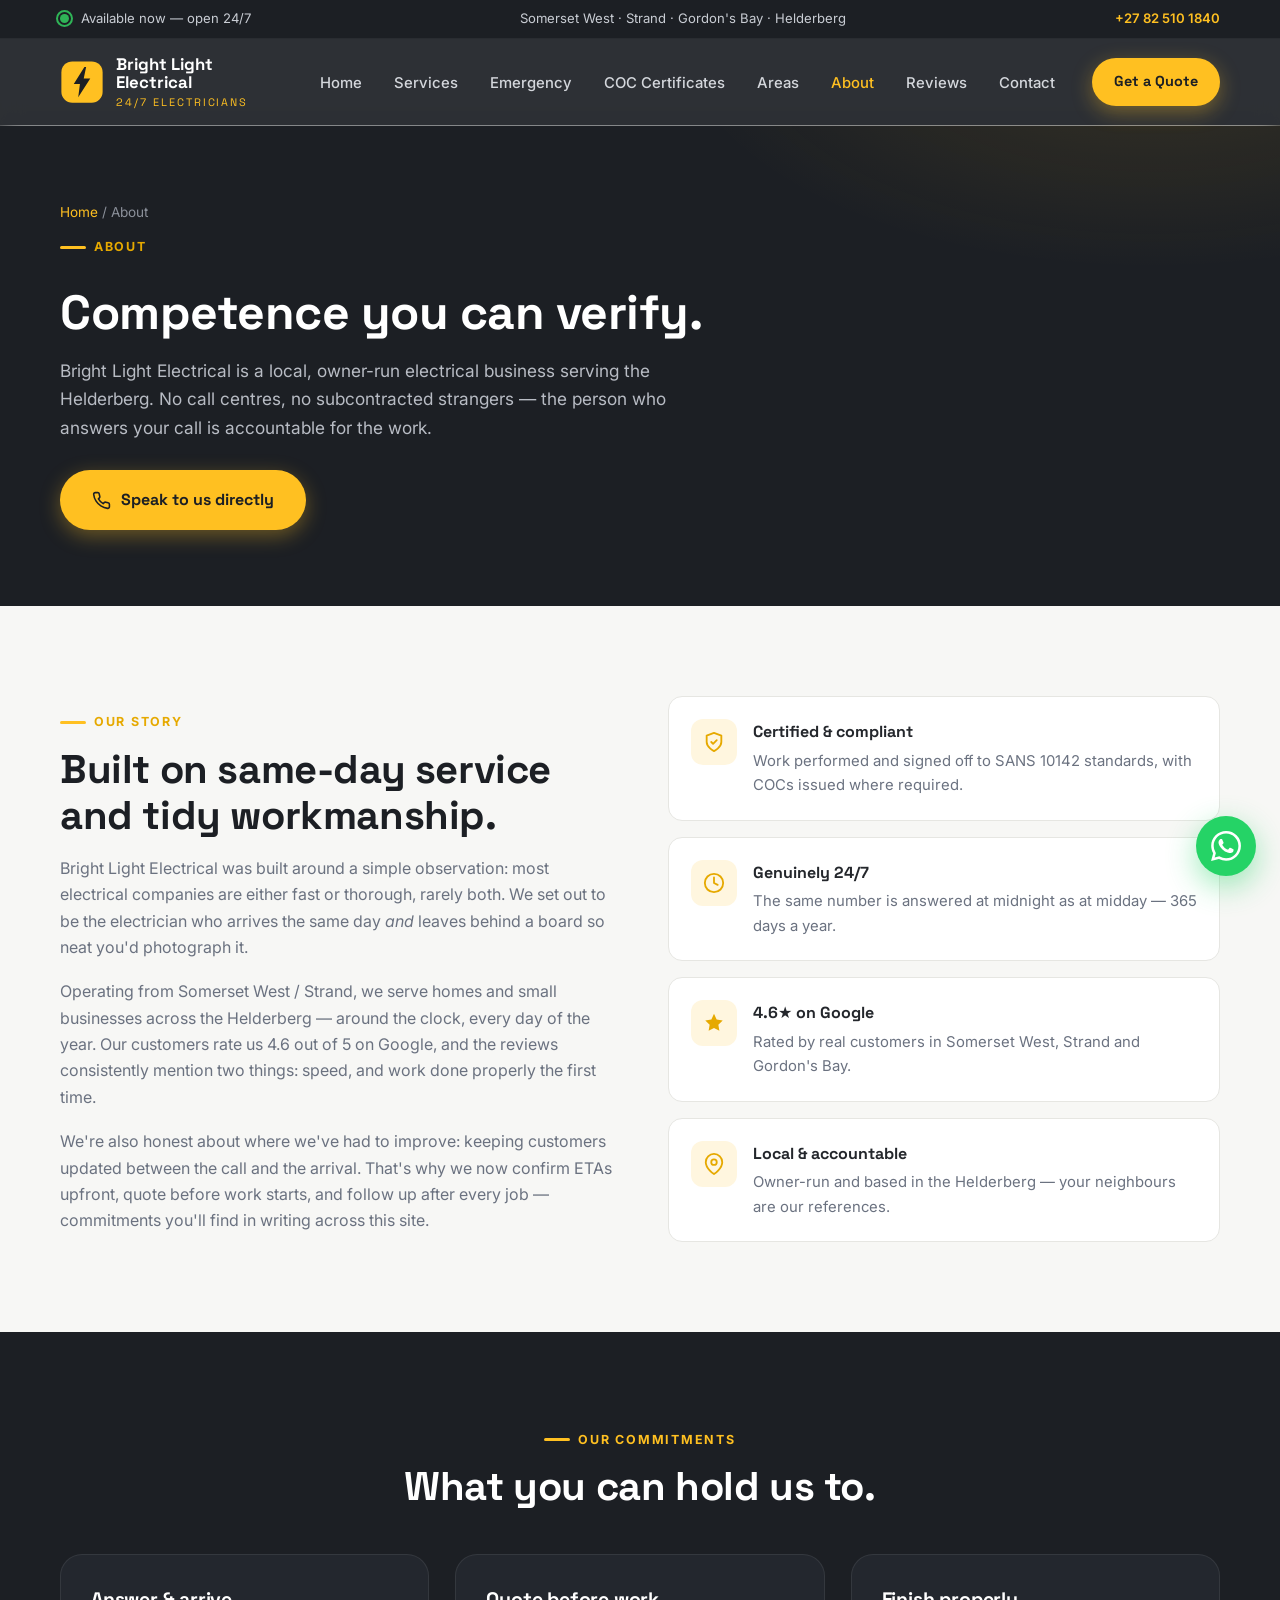
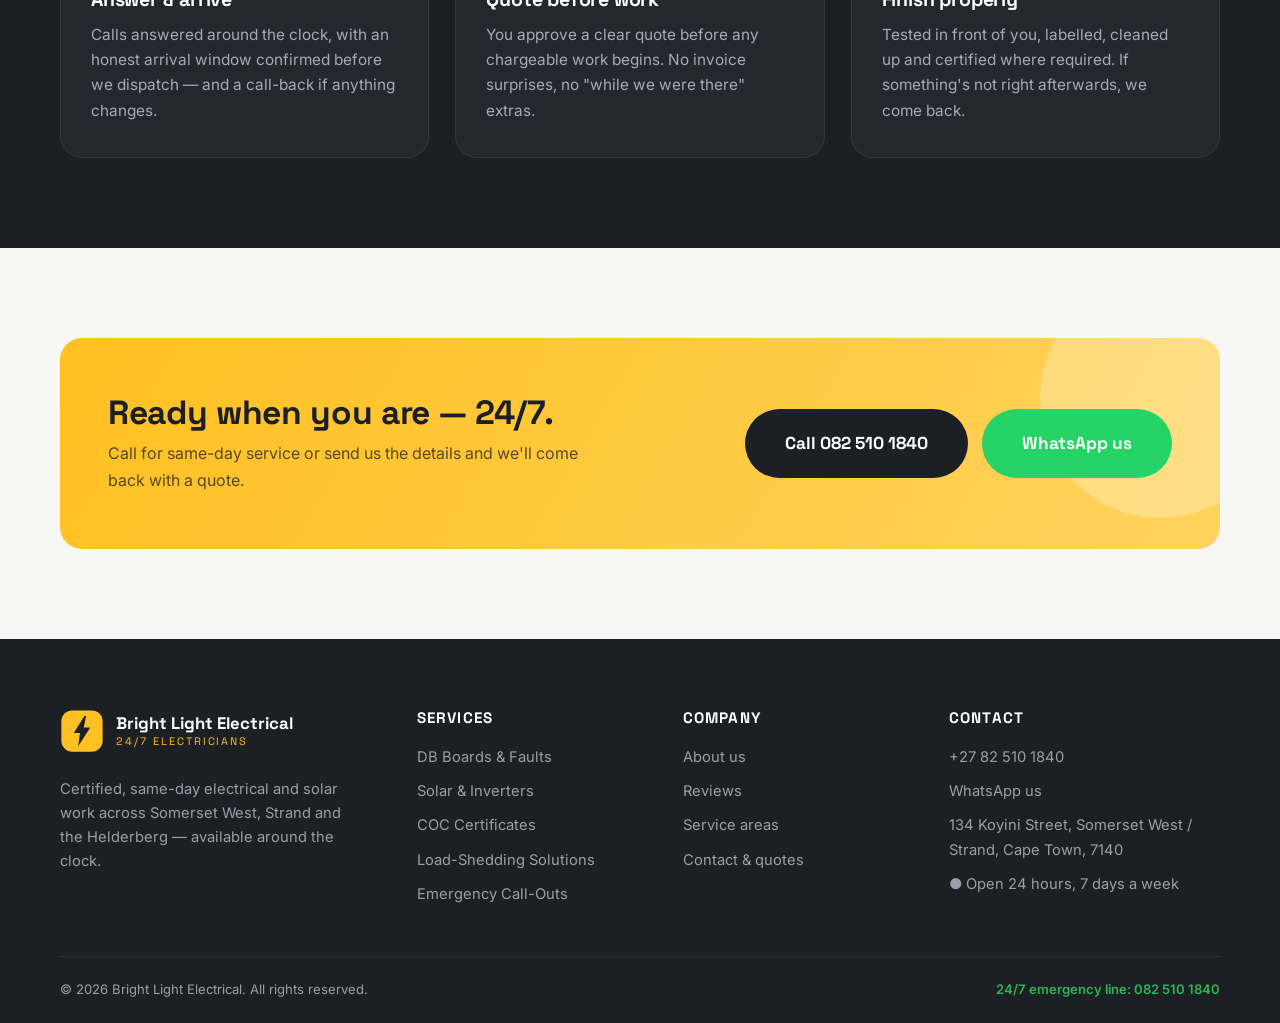
==== about.html @ 2394547c "Build Bright Light Electrical marketing website Modern, responsive static site for a 24/7 electrical" ====
<!DOCTYPE html>
<html lang="en">
<head>
  <meta charset="UTF-8">
  <meta name="viewport" content="width=device-width, initial-scale=1.0">
  <title>About Us | Bright Light Electrical — Owner-Run Helderberg Electricians</title>
  <meta name="description" content="Owner-run electrical business in Somerset West / Strand, rated 4.6★ on Google. Same-day service, tidy workmanship and certified compliance since day one.">
  <link rel="icon" type="image/svg+xml" href="assets/favicon.svg">
  <link rel="preconnect" href="https://fonts.googleapis.com">
  <link rel="preconnect" href="https://fonts.gstatic.com" crossorigin>
  <link href="https://fonts.googleapis.com/css2?family=Space+Grotesk:wght@500;600;700&family=Inter:wght@400;500;600;700&display=swap" rel="stylesheet">
  <link rel="stylesheet" href="css/style.css">
</head>
<body>

  <div class="topbar">
    <div class="container">
      <span class="topbar__status"><span class="pulse-dot"></span>&nbsp;Available now — open 24/7</span>
      <span class="topbar__hours">Somerset West · Strand · Gordon's Bay · Helderberg</span>
      <a href="tel:+27825101840">+27 82 510 1840</a>
    </div>
  </div>

  <header class="header">
    <nav class="nav container" aria-label="Main navigation">
      <a class="brand" href="index.html">
        <svg class="brand__mark" viewBox="0 0 64 64" fill="none" aria-hidden="true">
          <rect x="2" y="2" width="60" height="60" rx="16" fill="#ffc021"/>
          <path d="M35.5 10 L20 35 h9 L26.5 54 L44 27 h-9.5 L38 10 Z" fill="#1c1f24"/>
        </svg>
        <span class="brand__text">
          <span class="brand__name">Bright Light Electrical</span>
          <span class="brand__tag">24/7 Electricians</span>
        </span>
      </a>
      <ul class="nav__links" id="nav-links">
        <li><a href="index.html">Home</a></li>
        <li><a href="services.html">Services</a></li>
        <li><a href="emergency.html">Emergency</a></li>
        <li><a href="coc.html">COC Certificates</a></li>
        <li><a href="service-areas.html">Areas</a></li>
        <li><a href="about.html" class="is-active">About</a></li>
        <li><a href="reviews.html">Reviews</a></li>
        <li><a href="contact.html">Contact</a></li>
      </ul>
      <div class="nav__cta">
        <a class="btn btn--gold btn--sm" href="contact.html">Get a Quote</a>
        <button class="nav__toggle" aria-label="Toggle menu" aria-expanded="false" aria-controls="nav-links">
          <span></span><span></span><span></span>
        </button>
      </div>
    </nav>
  </header>

  <section class="page-hero">
    <div class="container">
      <p class="breadcrumb"><a href="index.html">Home</a> / About</p>
      <span class="eyebrow">About</span>
      <h1>Competence you can verify.</h1>
      <p>Bright Light Electrical is a local, owner-run electrical business serving the Helderberg. No call centres, no subcontracted strangers — the person who answers your call is accountable for the work.</p>
      <div class="page-hero__actions"><a class="btn btn--gold" href="tel:+27825101840"><svg viewBox="0 0 24 24" fill="none" stroke="currentColor" stroke-width="2" stroke-linecap="round" stroke-linejoin="round"><path d="M22 16.92v3a2 2 0 0 1-2.18 2 19.79 19.79 0 0 1-8.63-3.07 19.5 19.5 0 0 1-6-6 19.79 19.79 0 0 1-3.07-8.67A2 2 0 0 1 4.11 2h3a2 2 0 0 1 2 1.72c.127.96.361 1.903.7 2.81a2 2 0 0 1-.45 2.11L8.09 9.91a16 16 0 0 0 6 6l1.27-1.27a2 2 0 0 1 2.11-.45c.907.339 1.85.573 2.81.7A2 2 0 0 1 22 16.92z"/></svg> Speak to us directly</a></div>
    </div>
  </section>
  <section class="section">
    <div class="container">
      <div class="split">
        <div class="reveal">
          <span class="eyebrow">Our story</span>
          <h2 class="section-title">Built on same-day service and tidy workmanship.</h2>
          <p style="color:var(--muted); margin-bottom:18px;">Bright Light Electrical was built around a simple observation: most electrical companies are either fast or thorough, rarely both. We set out to be the electrician who arrives the same day <em>and</em> leaves behind a board so neat you'd photograph it.</p>
          <p style="color:var(--muted); margin-bottom:18px;">Operating from Somerset West / Strand, we serve homes and small businesses across the Helderberg — around the clock, every day of the year. Our customers rate us 4.6 out of 5 on Google, and the reviews consistently mention two things: speed, and work done properly the first time.</p>
          <p style="color:var(--muted);">We're also honest about where we've had to improve: keeping customers updated between the call and the arrival. That's why we now confirm ETAs upfront, quote before work starts, and follow up after every job — commitments you'll find in writing across this site.</p>
        </div>
        <div class="reveal reveal-delay-1">
          <div class="grid" style="gap:16px;">
            <div class="info-tile">
              <span class="info-tile__icon"><svg viewBox="0 0 24 24" fill="none" stroke="currentColor" stroke-width="2" stroke-linecap="round" stroke-linejoin="round"><path d="M12 22s8-4 8-10V5l-8-3-8 3v7c0 6 8 10 8 10z"/><polyline points="9 12 11 14 15 10"/></svg></span>
              <div><strong>Certified &amp; compliant</strong><p>Work performed and signed off to SANS 10142 standards, with COCs issued where required.</p></div>
            </div>
            <div class="info-tile">
              <span class="info-tile__icon"><svg viewBox="0 0 24 24" fill="none" stroke="currentColor" stroke-width="2" stroke-linecap="round" stroke-linejoin="round"><circle cx="12" cy="12" r="10"/><polyline points="12 6 12 12 16 14"/></svg></span>
              <div><strong>Genuinely 24/7</strong><p>The same number is answered at midnight as at midday — 365 days a year.</p></div>
            </div>
            <div class="info-tile">
              <span class="info-tile__icon"><svg viewBox="0 0 24 24" fill="currentColor"><path d="M12 2l2.9 6.26 6.6 1.01-4.75 4.63 1.12 6.54L12 17.35l-5.87 3.09 1.12-6.54L2.5 9.27l6.6-1.01L12 2z"/></svg></span>
              <div><strong>4.6★ on Google</strong><p>Rated by real customers in Somerset West, Strand and Gordon's Bay.</p></div>
            </div>
            <div class="info-tile">
              <span class="info-tile__icon"><svg viewBox="0 0 24 24" fill="none" stroke="currentColor" stroke-width="2" stroke-linecap="round" stroke-linejoin="round"><path d="M21 10c0 7-9 13-9 13s-9-6-9-13a9 9 0 0 1 18 0z"/><circle cx="12" cy="10" r="3"/></svg></span>
              <div><strong>Local &amp; accountable</strong><p>Owner-run and based in the Helderberg — your neighbours are our references.</p></div>
            </div>
          </div>
        </div>
      </div>
    </div>
  </section>

  <section class="section section--dark">
    <div class="container">
      <div class="reveal" style="text-align:center; max-width:680px; margin-inline:auto;">
        <span class="eyebrow" style="justify-content:center;">Our commitments</span>
        <h2 class="section-title">What you can hold us to.</h2>
      </div>
      <div class="grid grid--3" style="margin-top:44px;">
        <div class="card card--dark reveal"><h3>Answer &amp; arrive</h3><p>Calls answered around the clock, with an honest arrival window confirmed before we dispatch — and a call-back if anything changes.</p></div>
        <div class="card card--dark reveal reveal-delay-1"><h3>Quote before work</h3><p>You approve a clear quote before any chargeable work begins. No invoice surprises, no "while we were there" extras.</p></div>
        <div class="card card--dark reveal reveal-delay-2"><h3>Finish properly</h3><p>Tested in front of you, labelled, cleaned up and certified where required. If something's not right afterwards, we come back.</p></div>
      </div>
    </div>
  </section>

  <section class="section">
    <div class="container">
      <div class="cta-band reveal">
        <div>
          <h2>Ready when you are — 24/7.</h2>
          <p>Call for same-day service or send us the details and we'll come back with a quote.</p>
        </div>
        <div style="display:flex; gap:14px; flex-wrap:wrap; position:relative;">
          <a class="btn btn--dark btn--lg" href="tel:+27825101840">Call 082 510 1840</a>
          <a class="btn btn--dark btn--lg" style="background:#25d366;" href="https://wa.me/27825101840" target="_blank" rel="noopener">WhatsApp us</a>
        </div>
      </div>
    </div>
  </section>

  <footer class="footer">
    <div class="container">
      <div class="footer__grid">
        <div class="footer__about">
          <a class="brand" href="index.html">
            <svg class="brand__mark" viewBox="0 0 64 64" fill="none" aria-hidden="true">
          <rect x="2" y="2" width="60" height="60" rx="16" fill="#ffc021"/>
          <path d="M35.5 10 L20 35 h9 L26.5 54 L44 27 h-9.5 L38 10 Z" fill="#1c1f24"/>
        </svg>
            <span class="brand__text">
              <span class="brand__name">Bright Light Electrical</span>
              <span class="brand__tag">24/7 Electricians</span>
            </span>
          </a>
          <p>Certified, same-day electrical and solar work across Somerset West, Strand and the Helderberg — available around the clock.</p>
        </div>
        <div>
          <h4>Services</h4>
          <ul>
            <li><a href="services.html#db-boards">DB Boards &amp; Faults</a></li>
            <li><a href="services.html#solar">Solar &amp; Inverters</a></li>
            <li><a href="coc.html">COC Certificates</a></li>
            <li><a href="services.html#load-shedding">Load-Shedding Solutions</a></li>
            <li><a href="emergency.html">Emergency Call-Outs</a></li>
          </ul>
        </div>
        <div>
          <h4>Company</h4>
          <ul>
            <li><a href="about.html">About us</a></li>
            <li><a href="reviews.html">Reviews</a></li>
            <li><a href="service-areas.html">Service areas</a></li>
            <li><a href="contact.html">Contact &amp; quotes</a></li>
          </ul>
        </div>
        <div>
          <h4>Contact</h4>
          <ul>
            <li><a href="tel:+27825101840">+27 82 510 1840</a></li>
            <li><a href="https://wa.me/27825101840" target="_blank" rel="noopener">WhatsApp us</a></li>
            <li>134 Koyini Street, Somerset West / Strand, Cape Town, 7140</li>
            <li><span class="green">● Open 24 hours, 7 days a week</span></li>
          </ul>
        </div>
      </div>
      <div class="footer__bottom">
        <span>© <span id="year">2026</span> Bright Light Electrical. All rights reserved.</span>
        <span class="green">24/7 emergency line: 082 510 1840</span>
      </div>
    </div>
  </footer>

  <a class="wa-float" href="https://wa.me/27825101840" target="_blank" rel="noopener" aria-label="Chat on WhatsApp">
    <svg viewBox="0 0 24 24" fill="currentColor"><path d="M17.472 14.382c-.297-.149-1.758-.867-2.03-.967-.273-.099-.471-.148-.67.15-.197.297-.767.966-.94 1.164-.173.199-.347.223-.644.075-.297-.15-1.255-.463-2.39-1.475-.883-.788-1.48-1.761-1.653-2.059-.173-.297-.018-.458.13-.606.134-.133.298-.347.446-.52.149-.174.198-.298.298-.497.099-.198.05-.371-.025-.52-.075-.149-.669-1.612-.916-2.207-.242-.579-.487-.5-.669-.51-.173-.008-.371-.01-.57-.01-.198 0-.52.074-.792.372-.272.297-1.04 1.016-1.04 2.479 0 1.462 1.065 2.875 1.213 3.074.149.198 2.096 3.2 5.077 4.487.709.306 1.262.489 1.694.625.712.227 1.36.195 1.871.118.571-.085 1.758-.719 2.006-1.413.248-.694.248-1.289.173-1.413-.074-.124-.272-.198-.57-.347m-5.421 7.403h-.004a9.87 9.87 0 0 1-5.031-1.378l-.361-.214-3.741.982.998-3.648-.235-.374a9.86 9.86 0 0 1-1.51-5.26c.001-5.45 4.436-9.884 9.888-9.884 2.64 0 5.122 1.03 6.988 2.898a9.825 9.825 0 0 1 2.893 6.994c-.003 5.45-4.437 9.884-9.885 9.884m8.413-18.297A11.815 11.815 0 0 0 12.05 0C5.495 0 .16 5.335.157 11.892c0 2.096.547 4.142 1.588 5.945L.057 24l6.305-1.654a11.882 11.882 0 0 0 5.683 1.448h.005c6.554 0 11.89-5.335 11.893-11.893a11.821 11.821 0 0 0-3.48-8.413z"/></svg>
  </a>

  <script src="js/main.js"></script>
</body>
</html>
---- css/style.css ----
/* =============================================
   Bright Light Electrical — Site Stylesheet
   Palette: charcoal #1c1f24 | gold #ffc021 | off-white #f7f7f5 | green #2fb457
   ============================================= */

:root {
  --charcoal: #1c1f24;
  --charcoal-2: #23272e;
  --charcoal-3: #2c313a;
  --gold: #ffc021;
  --gold-dark: #e6a900;
  --offwhite: #f7f7f5;
  --white: #ffffff;
  --green: #2fb457;
  --ink: #24272c;
  --muted: #6b7280;
  --line: #e6e6e2;
  --radius: 14px;
  --radius-lg: 22px;
  --shadow-sm: 0 2px 8px rgba(28, 31, 36, 0.07);
  --shadow-md: 0 8px 30px rgba(28, 31, 36, 0.12);
  --shadow-lg: 0 20px 60px rgba(28, 31, 36, 0.18);
  --font-head: "Space Grotesk", "Archivo", system-ui, sans-serif;
  --font-body: "Inter", system-ui, -apple-system, "Segoe UI", sans-serif;
}

* { margin: 0; padding: 0; box-sizing: border-box; }

html { scroll-behavior: smooth; }

body {
  font-family: var(--font-body);
  color: var(--ink);
  background: var(--offwhite);
  line-height: 1.65;
  -webkit-font-smoothing: antialiased;
  overflow-x: hidden;
}

img, svg { max-width: 100%; display: block; }

h1, h2, h3, h4 {
  font-family: var(--font-head);
  line-height: 1.15;
  color: var(--charcoal);
  letter-spacing: -0.01em;
}

a { color: inherit; text-decoration: none; }

.container {
  width: min(1160px, 92%);
  margin-inline: auto;
}

/* ---------- Utility ---------- */
.section { padding: 90px 0; }
.section--dark { background: var(--charcoal); }
.section--dark h2, .section--dark h3 { color: var(--white); }
.section--dark p { color: #b8bcc4; }
.section--tint { background: #efefeb; }

.eyebrow {
  display: inline-flex;
  align-items: center;
  gap: 8px;
  font-size: 0.78rem;
  font-weight: 700;
  letter-spacing: 0.14em;
  text-transform: uppercase;
  color: var(--gold-dark);
  margin-bottom: 14px;
}
.eyebrow::before {
  content: "";
  width: 26px; height: 3px;
  background: var(--gold);
  border-radius: 2px;
}
.section--dark .eyebrow { color: var(--gold); }

.section-title { font-size: clamp(1.7rem, 3.6vw, 2.5rem); margin-bottom: 16px; }
.section-lead { max-width: 640px; color: var(--muted); font-size: 1.06rem; }

.grid { display: grid; gap: 26px; }
.grid--2 { grid-template-columns: repeat(2, 1fr); }
.grid--3 { grid-template-columns: repeat(3, 1fr); }
.grid--4 { grid-template-columns: repeat(4, 1fr); }

@media (max-width: 900px) {
  .grid--3, .grid--4 { grid-template-columns: repeat(2, 1fr); }
}
@media (max-width: 620px) {
  .grid--2, .grid--3, .grid--4 { grid-template-columns: 1fr; }
  .section { padding: 64px 0; }
}

/* ---------- Buttons ---------- */
.btn {
  display: inline-flex;
  align-items: center;
  justify-content: center;
  gap: 10px;
  font-family: var(--font-head);
  font-weight: 700;
  font-size: 1rem;
  padding: 15px 30px;
  border-radius: 999px;
  border: 2px solid transparent;
  cursor: pointer;
  transition: transform 0.22s ease, box-shadow 0.22s ease, background 0.22s ease, color 0.22s ease;
  white-space: nowrap;
}
.btn svg { width: 19px; height: 19px; flex-shrink: 0; }

.btn--gold {
  background: var(--gold);
  color: var(--charcoal);
  box-shadow: 0 6px 20px rgba(255, 192, 33, 0.35);
}
.btn--gold:hover {
  transform: translateY(-3px);
  box-shadow: 0 12px 28px rgba(255, 192, 33, 0.45);
  background: #ffca45;
}

.btn--dark {
  background: var(--charcoal);
  color: var(--white);
}
.btn--dark:hover { transform: translateY(-3px); box-shadow: var(--shadow-md); background: var(--charcoal-3); }

.btn--outline {
  border-color: rgba(255, 255, 255, 0.35);
  color: var(--white);
  background: transparent;
}
.btn--outline:hover { border-color: var(--gold); color: var(--gold); transform: translateY(-3px); }

.btn--outline-dark {
  border-color: var(--charcoal);
  color: var(--charcoal);
  background: transparent;
}
.btn--outline-dark:hover { background: var(--charcoal); color: var(--white); transform: translateY(-3px); }

.btn--whatsapp {
  background: #25d366;
  color: #fff;
  box-shadow: 0 6px 20px rgba(37, 211, 102, 0.35);
}
.btn--whatsapp:hover { transform: translateY(-3px); box-shadow: 0 12px 28px rgba(37, 211, 102, 0.45); }

.btn--lg { padding: 18px 38px; font-size: 1.08rem; }
.btn--sm { padding: 10px 20px; font-size: 0.9rem; }

/* ---------- Header ---------- */
.topbar {
  background: var(--charcoal);
  color: #c9cdd4;
  font-size: 0.82rem;
  padding: 8px 0;
  border-bottom: 1px solid rgba(255, 255, 255, 0.06);
}
.topbar .container {
  display: flex;
  justify-content: space-between;
  align-items: center;
  gap: 16px;
}
.topbar a { color: var(--gold); font-weight: 600; }
.topbar__status { display: inline-flex; align-items: center; gap: 8px; }

.pulse-dot {
  width: 9px; height: 9px;
  border-radius: 50%;
  background: var(--green);
  position: relative;
  flex-shrink: 0;
}
.pulse-dot::after {
  content: "";
  position: absolute;
  inset: -4px;
  border-radius: 50%;
  border: 2px solid var(--green);
  animation: pulse-ring 1.8s ease-out infinite;
}
@keyframes pulse-ring {
  0% { transform: scale(0.6); opacity: 1; }
  100% { transform: scale(1.6); opacity: 0; }
}

.header {
  position: sticky;
  top: 0;
  z-index: 100;
  background: rgba(28, 31, 36, 0.92);
  backdrop-filter: blur(12px);
  -webkit-backdrop-filter: blur(12px);
  transition: box-shadow 0.3s ease;
}
.header.is-scrolled { box-shadow: 0 6px 24px rgba(0, 0, 0, 0.3); }

.nav {
  display: flex;
  align-items: center;
  justify-content: space-between;
  padding: 16px 0;
  gap: 24px;
}

.brand { display: inline-flex; align-items: center; gap: 12px; }
.brand__mark { width: 44px; height: 44px; flex-shrink: 0; }
.brand__text { font-family: var(--font-head); line-height: 1.1; }
.brand__name { font-weight: 700; font-size: 1.05rem; color: var(--white); display: block; }
.brand__tag { font-size: 0.68rem; letter-spacing: 0.18em; text-transform: uppercase; color: var(--gold); }

.nav__links {
  display: flex;
  align-items: center;
  gap: 6px;
  list-style: none;
}
.nav__links a {
  color: #d4d7dc;
  font-size: 0.93rem;
  font-weight: 500;
  padding: 9px 13px;
  border-radius: 8px;
  white-space: nowrap;
  transition: color 0.2s ease, background 0.2s ease;
}
.nav__links a:hover { color: var(--gold); background: rgba(255, 255, 255, 0.06); }
.nav__links a.is-active { color: var(--gold); }

.nav__cta { display: flex; align-items: center; gap: 10px; }

.nav__toggle {
  display: none;
  background: none;
  border: none;
  cursor: pointer;
  width: 44px; height: 44px;
  border-radius: 10px;
  align-items: center;
  justify-content: center;
  gap: 5px;
  flex-direction: column;
}
.nav__toggle span {
  display: block;
  width: 24px; height: 2.5px;
  background: var(--white);
  border-radius: 2px;
  transition: transform 0.3s ease, opacity 0.3s ease;
}
.nav__toggle.is-open span:nth-child(1) { transform: translateY(7.5px) rotate(45deg); }
.nav__toggle.is-open span:nth-child(2) { opacity: 0; }
.nav__toggle.is-open span:nth-child(3) { transform: translateY(-7.5px) rotate(-45deg); }

@media (max-width: 1020px) {
  .nav__toggle { display: flex; }
  .nav__cta .btn--sm { display: none; }
  .nav__links {
    position: absolute;
    top: 100%;
    left: 0; right: 0;
    background: var(--charcoal);
    flex-direction: column;
    align-items: stretch;
    padding: 12px 4%;
    gap: 2px;
    border-top: 1px solid rgba(255, 255, 255, 0.08);
    box-shadow: 0 24px 40px rgba(0, 0, 0, 0.35);
    transform-origin: top;
    transform: scaleY(0);
    opacity: 0;
    transition: transform 0.28s ease, opacity 0.28s ease;
  }
  .nav__links.is-open { transform: scaleY(1); opacity: 1; }
  .nav__links a { padding: 14px 16px; font-size: 1rem; }
}

@media (max-width: 560px) {
  .topbar__hours { display: none; }
  .brand__name { font-size: 0.95rem; }
}

/* ---------- Hero ---------- */
.hero {
  position: relative;
  background:
    radial-gradient(1000px 500px at 85% -10%, rgba(255, 192, 33, 0.14), transparent 60%),
    radial-gradient(700px 400px at -10% 110%, rgba(47, 180, 87, 0.08), transparent 55%),
    var(--charcoal);
  color: var(--white);
  overflow: hidden;
}
.hero__grid-bg {
  position: absolute;
  inset: 0;
  background-image:
    linear-gradient(rgba(255, 255, 255, 0.035) 1px, transparent 1px),
    linear-gradient(90deg, rgba(255, 255, 255, 0.035) 1px, transparent 1px);
  background-size: 56px 56px;
  mask-image: radial-gradient(ellipse 90% 80% at 50% 30%, black 40%, transparent 100%);
  -webkit-mask-image: radial-gradient(ellipse 90% 80% at 50% 30%, black 40%, transparent 100%);
}
.hero .container {
  position: relative;
  display: grid;
  grid-template-columns: 1.1fr 0.9fr;
  gap: 48px;
  align-items: center;
  padding: 96px 0 110px;
}
.hero--sub .container { grid-template-columns: 1fr; padding: 80px 0; }

.hero h1 {
  font-size: clamp(2.1rem, 5vw, 3.5rem);
  color: var(--white);
  margin: 18px 0 20px;
}
.hero h1 .accent { color: var(--gold); }
.hero__lead { font-size: 1.13rem; color: #b8bcc4; max-width: 540px; margin-bottom: 34px; }

.hero__badge {
  display: inline-flex;
  align-items: center;
  gap: 10px;
  background: rgba(47, 180, 87, 0.12);
  border: 1px solid rgba(47, 180, 87, 0.4);
  color: #7fe0a1;
  font-size: 0.85rem;
  font-weight: 600;
  padding: 8px 16px;
  border-radius: 999px;
}

.hero__actions { display: flex; flex-wrap: wrap; gap: 14px; margin-bottom: 40px; }

.hero__trust {
  display: flex;
  flex-wrap: wrap;
  gap: 28px;
  padding-top: 28px;
  border-top: 1px solid rgba(255, 255, 255, 0.1);
}
.trust-item { display: flex; align-items: center; gap: 12px; }
.trust-item__icon {
  width: 42px; height: 42px;
  border-radius: 12px;
  background: rgba(255, 192, 33, 0.12);
  display: grid;
  place-items: center;
  color: var(--gold);
  flex-shrink: 0;
}
.trust-item__icon svg { width: 22px; height: 22px; }
.trust-item strong { display: block; font-family: var(--font-head); font-size: 1.02rem; color: var(--white); }
.trust-item span { font-size: 0.8rem; color: #9aa0a9; }

.hero__art { position: relative; }
.hero__art svg { width: 100%; height: auto; filter: drop-shadow(0 30px 60px rgba(0, 0, 0, 0.4)); }

.float { animation: float 5s ease-in-out infinite; }
@keyframes float {
  0%, 100% { transform: translateY(0); }
  50% { transform: translateY(-14px); }
}

@media (max-width: 900px) {
  .hero .container { grid-template-columns: 1fr; padding: 64px 0 80px; }
  .hero__art { max-width: 440px; margin-inline: auto; }
}

/* ---------- Page hero (sub-pages) ---------- */
.page-hero {
  background:
    radial-gradient(800px 400px at 90% -20%, rgba(255, 192, 33, 0.12), transparent 60%),
    var(--charcoal);
  color: var(--white);
  padding: 76px 0;
  position: relative;
  overflow: hidden;
}
.page-hero h1 { color: var(--white); font-size: clamp(2rem, 4.5vw, 3rem); margin: 14px 0 16px; }
.page-hero p { color: #b8bcc4; max-width: 640px; font-size: 1.08rem; }
.page-hero .breadcrumb {
  font-size: 0.85rem;
  color: #8b909a;
  margin-bottom: 6px;
}
.page-hero .breadcrumb a { color: var(--gold); }
.page-hero__actions { display: flex; flex-wrap: wrap; gap: 14px; margin-top: 28px; }

/* ---------- Cards ---------- */
.card {
  background: var(--white);
  border: 1px solid var(--line);
  border-radius: var(--radius-lg);
  padding: 34px 30px;
  transition: transform 0.28s ease, box-shadow 0.28s ease, border-color 0.28s ease;
}
.card:hover {
  transform: translateY(-6px);
  box-shadow: var(--shadow-md);
  border-color: rgba(255, 192, 33, 0.55);
}
.card__icon {
  width: 56px; height: 56px;
  border-radius: 16px;
  background: linear-gradient(135deg, rgba(255, 192, 33, 0.18), rgba(255, 192, 33, 0.06));
  border: 1px solid rgba(255, 192, 33, 0.35);
  display: grid;
  place-items: center;
  color: var(--gold-dark);
  margin-bottom: 20px;
}
.card__icon svg { width: 27px; height: 27px; }
.card h3 { font-size: 1.22rem; margin-bottom: 10px; }
.card p { color: var(--muted); font-size: 0.96rem; }
.card .card__link {
  display: inline-flex;
  align-items: center;
  gap: 6px;
  margin-top: 18px;
  font-weight: 700;
  font-family: var(--font-head);
  font-size: 0.92rem;
  color: var(--charcoal);
}
.card .card__link svg { width: 16px; height: 16px; transition: transform 0.2s ease; }
.card:hover .card__link svg { transform: translateX(4px); }
.card:hover .card__link { color: var(--gold-dark); }

.card--dark {
  background: var(--charcoal-2);
  border-color: rgba(255, 255, 255, 0.08);
}
.card--dark h3 { color: var(--white); }
.card--dark p { color: #a6abb5; }

/* ---------- Stats ---------- */
.stats {
  display: grid;
  grid-template-columns: repeat(4, 1fr);
  gap: 20px;
}
.stat {
  text-align: center;
  padding: 34px 16px;
  background: var(--charcoal-2);
  border: 1px solid rgba(255, 255, 255, 0.07);
  border-radius: var(--radius-lg);
}
.stat__num {
  font-family: var(--font-head);
  font-size: clamp(2rem, 4vw, 2.8rem);
  font-weight: 700;
  color: var(--gold);
}
.stat__label { color: #9aa0a9; font-size: 0.9rem; margin-top: 6px; }
@media (max-width: 720px) { .stats { grid-template-columns: repeat(2, 1fr); } }

/* ---------- Steps ---------- */
.steps { counter-reset: step; }
.step {
  position: relative;
  padding: 30px 28px 30px 88px;
  background: var(--white);
  border: 1px solid var(--line);
  border-radius: var(--radius-lg);
}
.step::before {
  counter-increment: step;
  content: counter(step, decimal-leading-zero);
  position: absolute;
  left: 26px; top: 30px;
  font-family: var(--font-head);
  font-weight: 700;
  font-size: 1.5rem;
  color: var(--gold-dark);
}
.step h3 { font-size: 1.12rem; margin-bottom: 6px; }
.step p { color: var(--muted); font-size: 0.95rem; }

/* ---------- Reviews ---------- */
.stars { display: inline-flex; gap: 3px; color: var(--gold); }
.stars svg { width: 18px; height: 18px; }

.review-card {
  background: var(--white);
  border: 1px solid var(--line);
  border-radius: var(--radius-lg);
  padding: 30px;
  display: flex;
  flex-direction: column;
  gap: 16px;
  height: 100%;
}
.review-card blockquote { color: var(--ink); font-size: 0.98rem; flex: 1; }
.review-card footer { display: flex; align-items: center; gap: 12px; }
.review-card .avatar {
  width: 42px; height: 42px;
  border-radius: 50%;
  background: var(--charcoal);
  color: var(--gold);
  font-family: var(--font-head);
  font-weight: 700;
  display: grid;
  place-items: center;
  font-size: 0.95rem;
  flex-shrink: 0;
}
.review-card footer strong { display: block; font-size: 0.93rem; }
.review-card footer span { font-size: 0.8rem; color: var(--muted); }

.rating-banner {
  display: inline-flex;
  align-items: center;
  gap: 14px;
  background: var(--white);
  border: 1px solid var(--line);
  border-radius: 999px;
  padding: 12px 24px;
  box-shadow: var(--shadow-sm);
}
.rating-banner .num { font-family: var(--font-head); font-weight: 700; font-size: 1.4rem; }
.rating-banner .sub { font-size: 0.82rem; color: var(--muted); }

/* ---------- Checklist ---------- */
.checklist { list-style: none; display: grid; gap: 14px; }
.checklist li {
  display: flex;
  gap: 12px;
  align-items: flex-start;
  font-size: 0.99rem;
}
.checklist .tick {
  width: 24px; height: 24px;
  border-radius: 50%;
  background: rgba(47, 180, 87, 0.14);
  color: var(--green);
  display: grid;
  place-items: center;
  flex-shrink: 0;
  margin-top: 2px;
}
.checklist .tick svg { width: 13px; height: 13px; }
.section--dark .checklist li { color: #c9cdd4; }

/* ---------- Split layout ---------- */
.split {
  display: grid;
  grid-template-columns: 1fr 1fr;
  gap: 56px;
  align-items: center;
}
@media (max-width: 880px) { .split { grid-template-columns: 1fr; gap: 40px; } }

.split__art {
  border-radius: var(--radius-lg);
  overflow: hidden;
  box-shadow: var(--shadow-lg);
}
.split__art svg { width: 100%; height: auto; }

/* ---------- CTA band ---------- */
.cta-band {
  background: linear-gradient(120deg, var(--gold), #ffd35e);
  border-radius: var(--radius-lg);
  padding: 56px 48px;
  display: flex;
  align-items: center;
  justify-content: space-between;
  gap: 32px;
  flex-wrap: wrap;
  position: relative;
  overflow: hidden;
}
.cta-band::before {
  content: "";
  position: absolute;
  right: -60px; top: -60px;
  width: 240px; height: 240px;
  border-radius: 50%;
  background: rgba(255, 255, 255, 0.25);
}
.cta-band h2 { font-size: clamp(1.5rem, 3vw, 2.1rem); color: var(--charcoal); margin-bottom: 8px; }
.cta-band p { color: rgba(28, 31, 36, 0.75); max-width: 480px; }
.cta-band .btn--dark { position: relative; }

/* ---------- Forms ---------- */
.form-card {
  background: var(--white);
  border: 1px solid var(--line);
  border-radius: var(--radius-lg);
  padding: 40px;
  box-shadow: var(--shadow-md);
}
.form-grid { display: grid; grid-template-columns: 1fr 1fr; gap: 18px; }
.form-grid .full { grid-column: 1 / -1; }
@media (max-width: 620px) { .form-grid { grid-template-columns: 1fr; } }

.field label {
  display: block;
  font-weight: 600;
  font-size: 0.88rem;
  margin-bottom: 7px;
  color: var(--charcoal);
}
.field input,
.field select,
.field textarea {
  width: 100%;
  font-family: var(--font-body);
  font-size: 0.97rem;
  padding: 13px 16px;
  border: 1.5px solid var(--line);
  border-radius: 10px;
  background: var(--offwhite);
  color: var(--ink);
  transition: border-color 0.2s ease, box-shadow 0.2s ease, background 0.2s ease;
}
.field input:focus,
.field select:focus,
.field textarea:focus {
  outline: none;
  border-color: var(--gold);
  background: var(--white);
  box-shadow: 0 0 0 4px rgba(255, 192, 33, 0.18);
}
.field textarea { resize: vertical; min-height: 120px; }

.form-note { font-size: 0.83rem; color: var(--muted); margin-top: 14px; }

.form-success {
  display: none;
  background: rgba(47, 180, 87, 0.1);
  border: 1px solid rgba(47, 180, 87, 0.45);
  color: #1e7d3d;
  border-radius: 12px;
  padding: 16px 20px;
  font-weight: 600;
  margin-top: 18px;
}
.form-success.is-visible { display: block; animation: fade-up 0.5s ease; }

/* ---------- Contact info ---------- */
.info-tile {
  display: flex;
  gap: 16px;
  align-items: flex-start;
  background: var(--white);
  border: 1px solid var(--line);
  border-radius: var(--radius);
  padding: 22px;
}
.info-tile__icon {
  width: 46px; height: 46px;
  border-radius: 12px;
  background: rgba(255, 192, 33, 0.14);
  color: var(--gold-dark);
  display: grid;
  place-items: center;
  flex-shrink: 0;
}
.info-tile__icon svg { width: 22px; height: 22px; }
.info-tile strong { display: block; font-family: var(--font-head); margin-bottom: 3px; }
.info-tile p, .info-tile a { color: var(--muted); font-size: 0.93rem; }
.info-tile a:hover { color: var(--gold-dark); }

.map-frame {
  border: 0;
  width: 100%;
  height: 420px;
  border-radius: var(--radius-lg);
  box-shadow: var(--shadow-md);
  filter: grayscale(0.2);
}

/* ---------- Area chips ---------- */
.area-chips { display: flex; flex-wrap: wrap; gap: 12px; }
.area-chip {
  display: inline-flex;
  align-items: center;
  gap: 8px;
  background: var(--white);
  border: 1.5px solid var(--line);
  border-radius: 999px;
  padding: 10px 20px;
  font-weight: 600;
  font-size: 0.92rem;
  transition: border-color 0.2s ease, transform 0.2s ease, box-shadow 0.2s ease;
}
.area-chip:hover { border-color: var(--gold); transform: translateY(-2px); box-shadow: var(--shadow-sm); }
.area-chip svg { width: 15px; height: 15px; color: var(--gold-dark); }

/* ---------- FAQ ---------- */
.faq { display: grid; gap: 14px; max-width: 800px; }
.faq details {
  background: var(--white);
  border: 1px solid var(--line);
  border-radius: var(--radius);
  padding: 0;
  overflow: hidden;
  transition: border-color 0.2s ease;
}
.faq details[open] { border-color: rgba(255, 192, 33, 0.6); }
.faq summary {
  cursor: pointer;
  font-family: var(--font-head);
  font-weight: 600;
  font-size: 1.02rem;
  padding: 20px 54px 20px 24px;
  list-style: none;
  position: relative;
}
.faq summary::-webkit-details-marker { display: none; }
.faq summary::after {
  content: "+";
  position: absolute;
  right: 22px; top: 50%;
  transform: translateY(-50%);
  font-size: 1.5rem;
  font-weight: 400;
  color: var(--gold-dark);
  transition: transform 0.25s ease;
}
.faq details[open] summary::after { transform: translateY(-50%) rotate(45deg); }
.faq details p { padding: 0 24px 22px; color: var(--muted); font-size: 0.96rem; }

/* ---------- Footer ---------- */
.footer {
  background: var(--charcoal);
  color: #9aa0a9;
  padding: 70px 0 0;
  font-size: 0.92rem;
}
.footer__grid {
  display: grid;
  grid-template-columns: 1.4fr 1fr 1fr 1.2fr;
  gap: 40px;
  padding-bottom: 50px;
}
@media (max-width: 880px) { .footer__grid { grid-template-columns: 1fr 1fr; } }
@media (max-width: 560px) { .footer__grid { grid-template-columns: 1fr; } }

.footer h4 {
  color: var(--white);
  font-size: 0.95rem;
  letter-spacing: 0.08em;
  text-transform: uppercase;
  margin-bottom: 18px;
}
.footer ul { list-style: none; display: grid; gap: 10px; }
.footer a { transition: color 0.2s ease; }
.footer a:hover { color: var(--gold); }
.footer__about p { margin-top: 16px; max-width: 300px; }

.footer__bottom {
  border-top: 1px solid rgba(255, 255, 255, 0.08);
  padding: 22px 0;
  display: flex;
  justify-content: space-between;
  align-items: center;
  gap: 12px;
  flex-wrap: wrap;
  font-size: 0.82rem;
}
.footer__bottom .green { color: var(--green); font-weight: 600; }

/* ---------- Floating WhatsApp ---------- */
.wa-float {
  position: fixed;
  bottom: 24px;
  right: 24px;
  z-index: 90;
  width: 60px; height: 60px;
  border-radius: 50%;
  background: #25d366;
  display: grid;
  place-items: center;
  box-shadow: 0 10px 30px rgba(37, 211, 102, 0.45);
  transition: transform 0.25s ease, box-shadow 0.25s ease;
}
.wa-float:hover { transform: scale(1.1); box-shadow: 0 14px 36px rgba(37, 211, 102, 0.55); }
.wa-float svg { width: 30px; height: 30px; color: #fff; }

/* ---------- Scroll reveal animations ---------- */
.reveal {
  opacity: 0;
  transform: translateY(28px);
  transition: opacity 0.7s cubic-bezier(0.16, 1, 0.3, 1), transform 0.7s cubic-bezier(0.16, 1, 0.3, 1);
}
.reveal.is-visible { opacity: 1; transform: none; }
.reveal-delay-1 { transition-delay: 0.1s; }
.reveal-delay-2 { transition-delay: 0.2s; }
.reveal-delay-3 { transition-delay: 0.3s; }

@keyframes fade-up {
  from { opacity: 0; transform: translateY(16px); }
  to { opacity: 1; transform: none; }
}

@media (prefers-reduced-motion: reduce) {
  html { scroll-behavior: auto; }
  .reveal { opacity: 1; transform: none; transition: none; }
  .float, .pulse-dot::after, .bolt-flicker { animation: none !important; }
  * { transition-duration: 0.01ms !important; }
}

/* ---------- SVG scene helpers ---------- */
.bolt-flicker { animation: bolt-flicker 3.2s ease-in-out infinite; }
@keyframes bolt-flicker {
  0%, 100% { opacity: 1; }
  46% { opacity: 1; }
  48% { opacity: 0.55; }
  50% { opacity: 1; }
  52% { opacity: 0.7; }
  54% { opacity: 1; }
}
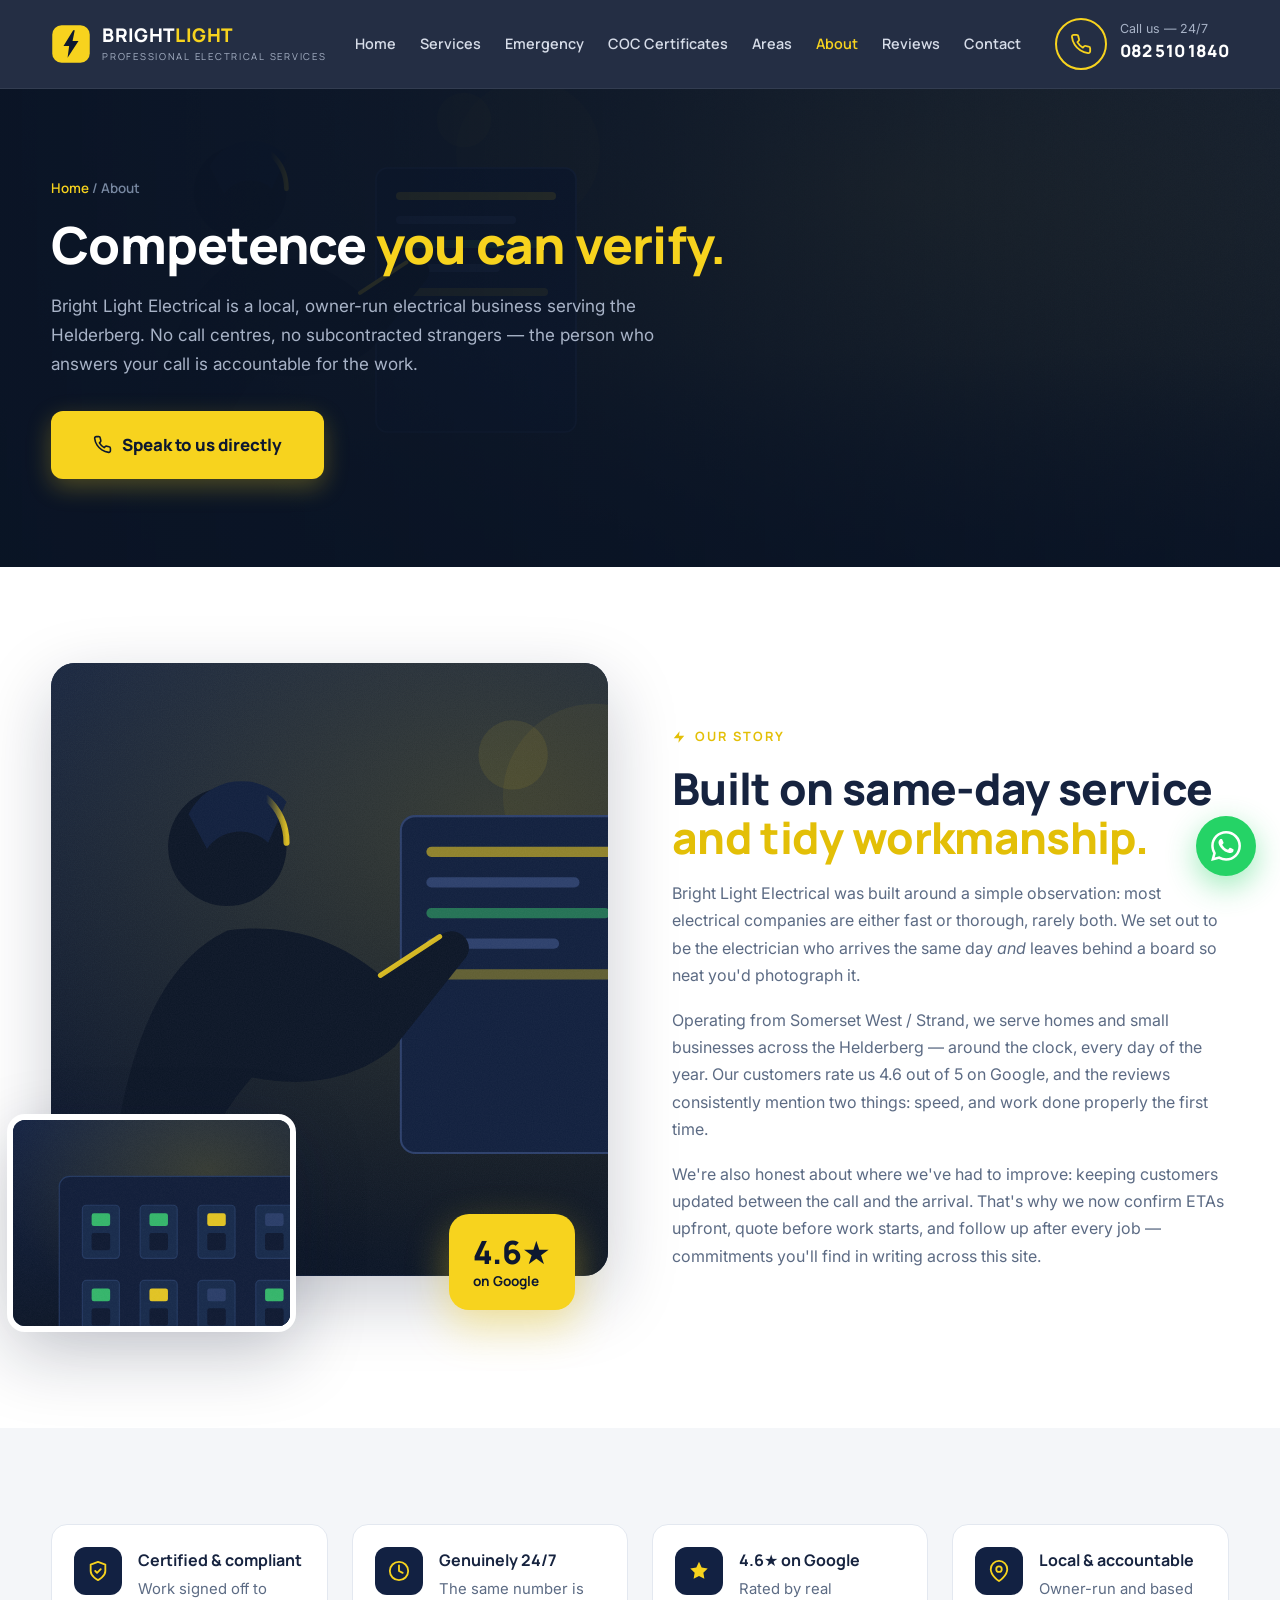
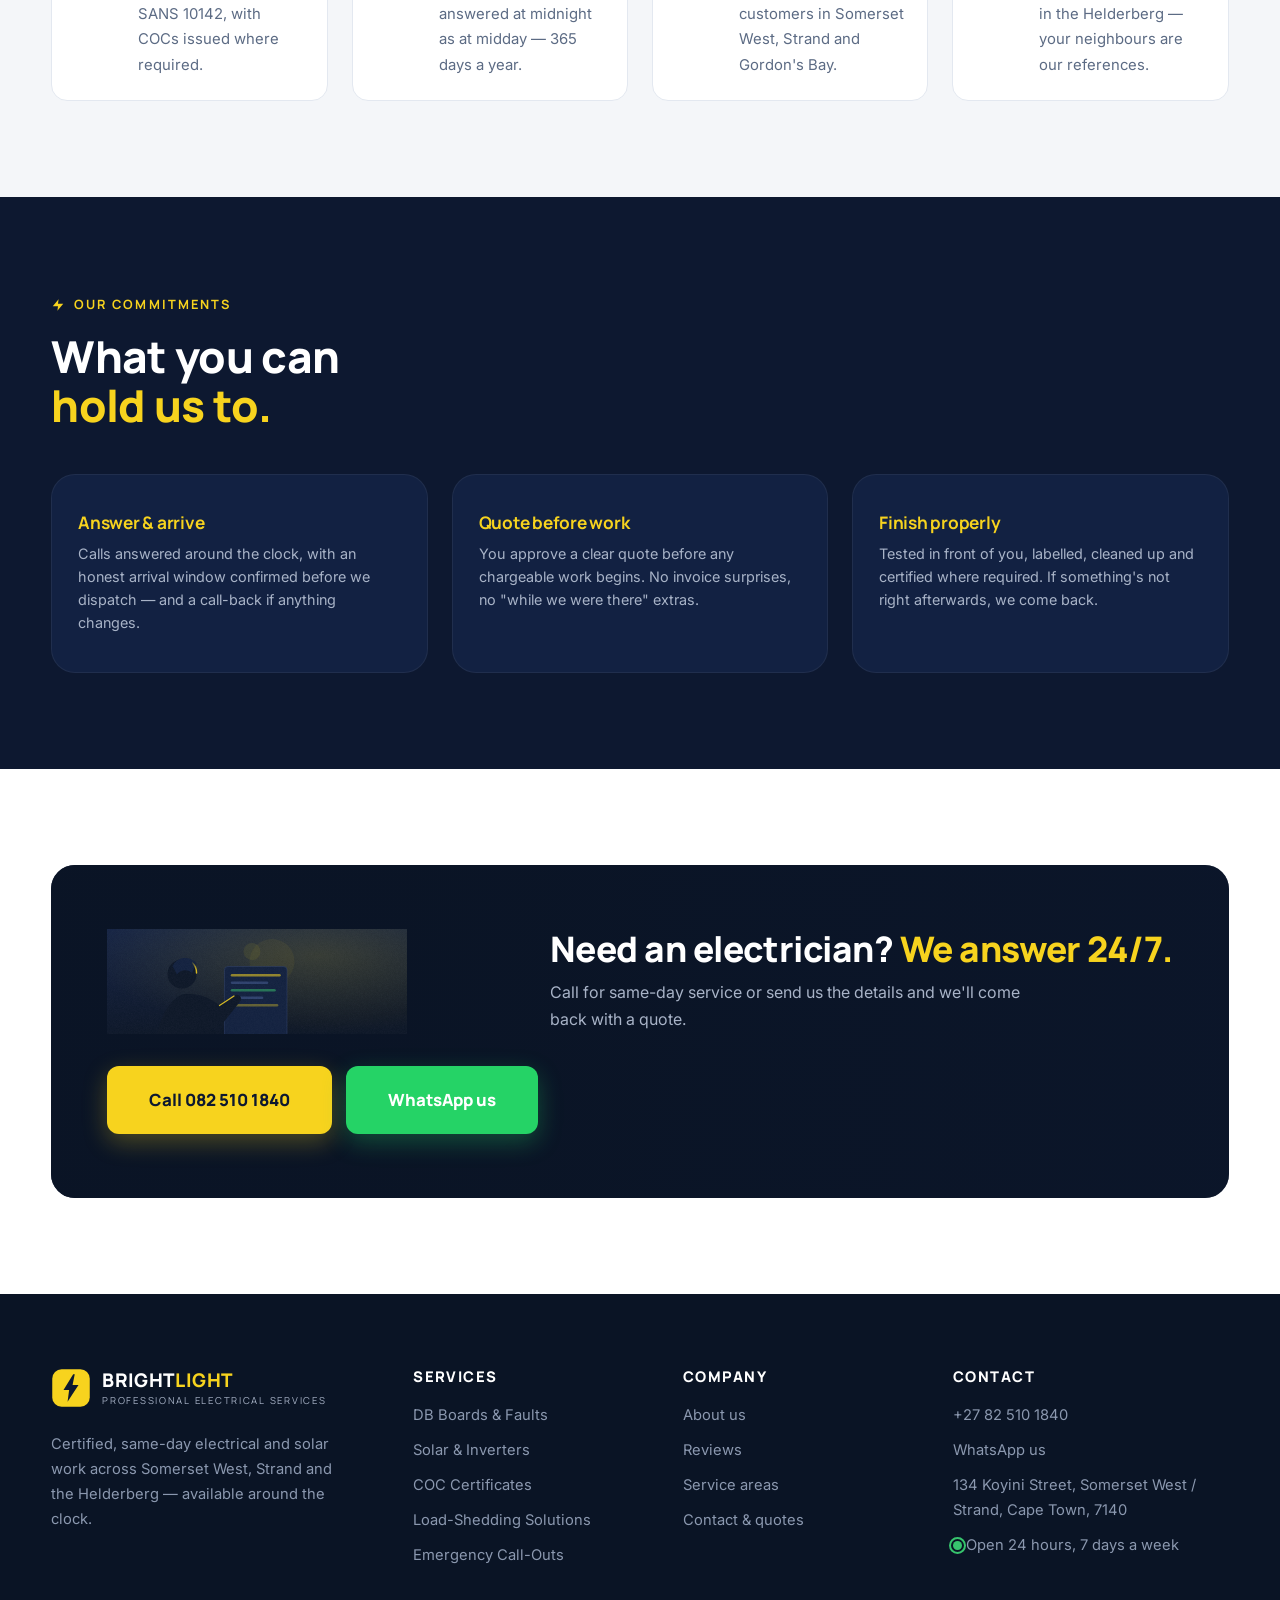
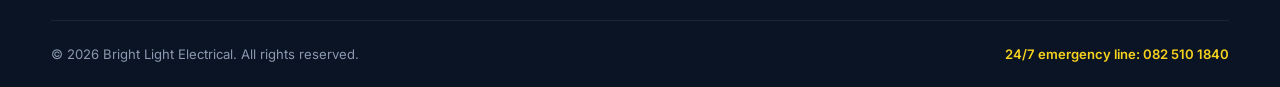
==== commit 1417c157: "Redesign to navy/yellow photo-led creative direction Rework the visual identity from the charcoal/go" ====
--- a/about.html
+++ b/about.html
@@ -4,33 +4,25 @@
   <meta charset="UTF-8">
   <meta name="viewport" content="width=device-width, initial-scale=1.0">
   <title>About Us | Bright Light Electrical — Owner-Run Helderberg Electricians</title>
-  <meta name="description" content="Owner-run electrical business in Somerset West / Strand, rated 4.6★ on Google. Same-day service, tidy workmanship and certified compliance since day one.">
+  <meta name="description" content="Owner-run electrical business in Somerset West / Strand, rated 4.6 stars on Google. Same-day service, tidy workmanship and certified compliance since day one.">
   <link rel="icon" type="image/svg+xml" href="assets/favicon.svg">
   <link rel="preconnect" href="https://fonts.googleapis.com">
   <link rel="preconnect" href="https://fonts.gstatic.com" crossorigin>
-  <link href="https://fonts.googleapis.com/css2?family=Space+Grotesk:wght@500;600;700&family=Inter:wght@400;500;600;700&display=swap" rel="stylesheet">
+  <link href="https://fonts.googleapis.com/css2?family=Manrope:wght@500;600;700;800&family=Inter:wght@400;500;600&display=swap" rel="stylesheet">
   <link rel="stylesheet" href="css/style.css">
 </head>
 <body>
-
-  <div class="topbar">
-    <div class="container">
-      <span class="topbar__status"><span class="pulse-dot"></span>&nbsp;Available now — open 24/7</span>
-      <span class="topbar__hours">Somerset West · Strand · Gordon's Bay · Helderberg</span>
-      <a href="tel:+27825101840">+27 82 510 1840</a>
-    </div>
-  </div>
 
   <header class="header">
     <nav class="nav container" aria-label="Main navigation">
       <a class="brand" href="index.html">
         <svg class="brand__mark" viewBox="0 0 64 64" fill="none" aria-hidden="true">
-          <rect x="2" y="2" width="60" height="60" rx="16" fill="#ffc021"/>
-          <path d="M35.5 10 L20 35 h9 L26.5 54 L44 27 h-9.5 L38 10 Z" fill="#1c1f24"/>
+          <rect x="2" y="2" width="60" height="60" rx="15" fill="#f7d31e"/>
+          <path d="M35.5 10 L20 35 h9 L26.5 54 L44 27 h-9.5 L38 10 Z" fill="#0d1830"/>
         </svg>
         <span class="brand__text">
-          <span class="brand__name">Bright Light Electrical</span>
-          <span class="brand__tag">24/7 Electricians</span>
+          <span class="brand__name">Bright<span class="lit">Light</span></span>
+          <span class="brand__tag">Professional Electrical Services</span>
         </span>
       </a>
       <ul class="nav__links" id="nav-links">
@@ -44,7 +36,10 @@
         <li><a href="contact.html">Contact</a></li>
       </ul>
       <div class="nav__cta">
-        <a class="btn btn--gold btn--sm" href="contact.html">Get a Quote</a>
+        <a class="call-cluster" href="tel:+27825101840">
+          <span class="call-cluster__icon"><svg viewBox="0 0 24 24" fill="none" stroke="currentColor" stroke-width="2" stroke-linecap="round" stroke-linejoin="round"><path d="M22 16.92v3a2 2 0 0 1-2.18 2 19.79 19.79 0 0 1-8.63-3.07 19.5 19.5 0 0 1-6-6 19.79 19.79 0 0 1-3.07-8.67A2 2 0 0 1 4.11 2h3a2 2 0 0 1 2 1.72c.127.96.361 1.903.7 2.81a2 2 0 0 1-.45 2.11L8.09 9.91a16 16 0 0 0 6 6l1.27-1.27a2 2 0 0 1 2.11-.45c.907.339 1.85.573 2.81.7A2 2 0 0 1 22 16.92z"/></svg></span>
+          <span><small>Call us — 24/7</small><strong>082 510 1840</strong></span>
+        </a>
         <button class="nav__toggle" aria-label="Toggle menu" aria-expanded="false" aria-controls="nav-links">
           <span></span><span></span><span></span>
         </button>
@@ -53,58 +48,161 @@
   </header>
 
   <section class="page-hero">
-    <div class="container">
+    <div class="hero__scene" aria-hidden="true"><svg viewBox="0 0 1600 700" preserveAspectRatio="xMidYMid slice" xmlns="http://www.w3.org/2000/svg" role="img" aria-label="Electrician working at a panel, duotone artwork">
+    <defs><linearGradient id="ph-worker-bg" x1="0" y1="0" x2="0.3" y2="1">
+      <stop offset="0" stop-color="#122142"/><stop offset="1" stop-color="#0a1425"/>
+    </linearGradient>
+    <radialGradient id="ph-worker-glow" cx="0.7" cy="0.25" r="0.75">
+      <stop offset="0" stop-color="#f7d31e" stop-opacity="0.16"/><stop offset="1" stop-color="#f7d31e" stop-opacity="0"/>
+    </radialGradient><filter id="ph-worker-grain"><feTurbulence type="fractalNoise" baseFrequency="0.9" numOctaves="2" result="n"/><feColorMatrix in="n" type="matrix" values="0 0 0 0 1  0 0 0 0 1  0 0 0 0 1  0 0 0 0.045 0"/><feComposite operator="over" in2="SourceGraphic"/></filter>
+      <linearGradient id="ph-worker-rim" x1="0" y1="0" x2="1" y2="0">
+        <stop offset="0" stop-color="#f7d31e" stop-opacity="0"/><stop offset="1" stop-color="#f7d31e" stop-opacity="0.85"/>
+      </linearGradient>
+    </defs>
+    <rect width="1600" height="700" fill="url(#ph-worker-bg)"/>
+    <rect width="1600" height="700" fill="url(#ph-worker-glow)"/>
+    <circle cx="660" cy="130" r="90" fill="#f7d31e" opacity="0.05"/>
+    <circle cx="580" cy="90" r="34" fill="#f7d31e" opacity="0.08"/>
+    <!-- glowing panel -->
+    <rect x="470" y="150" width="250" height="330" rx="14" fill="#101f3d" stroke="#2c3f6b" stroke-width="2"/>
+    <g class="bolt-flicker">
+      <rect x="495" y="180" width="200" height="10" rx="5" fill="#f7d31e" opacity="0.55"/>
+      <rect x="495" y="210" width="150" height="10" rx="5" fill="#2c3f6b"/>
+      <rect x="495" y="240" width="180" height="10" rx="5" fill="#37c46d" opacity="0.5"/>
+      <rect x="495" y="270" width="130" height="10" rx="5" fill="#2c3f6b"/>
+      <rect x="495" y="300" width="190" height="10" rx="5" fill="#f7d31e" opacity="0.35"/>
+    </g>
+    <!-- silhouette: head, torso, reaching arm -->
+    <g fill="#0b1526">
+      <circle cx="300" cy="180" r="58"/>
+      <path d="M180 600 C 185 420 220 300 300 262 c 60 -8 110 10 150 44 l 60 -40 c 14 -10 34 6 24 22 l -70 88 c -40 34 -90 40 -140 30 C 260 480 250 560 248 600 Z"/>
+      <path d="M262 148 a58 58 0 0 1 96 -12 l -18 40 a40 40 0 0 0 -60 6 Z" fill="#101f3d"/>
+    </g>
+    <path d="M358 176 a58 58 0 0 0 -20 -44" stroke="url(#ph-worker-rim)" stroke-width="6" fill="none" stroke-linecap="round"/>
+    <path d="M450 306 l 58 -38" stroke="#f7d31e" stroke-width="5" stroke-linecap="round" opacity="0.85"/>
+    <rect width="1600" height="700" filter="url(#ph-worker-grain)" fill="transparent"/>
+  </svg></div>
+    <div class="hero__overlay" aria-hidden="true"></div>
+    <div class="page-hero__inner container">
       <p class="breadcrumb"><a href="index.html">Home</a> / About</p>
-      <span class="eyebrow">About</span>
-      <h1>Competence you can verify.</h1>
+      <h1>Competence <span class="tint">you can verify.</span></h1>
       <p>Bright Light Electrical is a local, owner-run electrical business serving the Helderberg. No call centres, no subcontracted strangers — the person who answers your call is accountable for the work.</p>
-      <div class="page-hero__actions"><a class="btn btn--gold" href="tel:+27825101840"><svg viewBox="0 0 24 24" fill="none" stroke="currentColor" stroke-width="2" stroke-linecap="round" stroke-linejoin="round"><path d="M22 16.92v3a2 2 0 0 1-2.18 2 19.79 19.79 0 0 1-8.63-3.07 19.5 19.5 0 0 1-6-6 19.79 19.79 0 0 1-3.07-8.67A2 2 0 0 1 4.11 2h3a2 2 0 0 1 2 1.72c.127.96.361 1.903.7 2.81a2 2 0 0 1-.45 2.11L8.09 9.91a16 16 0 0 0 6 6l1.27-1.27a2 2 0 0 1 2.11-.45c.907.339 1.85.573 2.81.7A2 2 0 0 1 22 16.92z"/></svg> Speak to us directly</a></div>
+      <div class="page-hero__actions"><a class="btn btn--yellow btn--lg" href="tel:+27825101840"><svg viewBox="0 0 24 24" fill="none" stroke="currentColor" stroke-width="2" stroke-linecap="round" stroke-linejoin="round"><path d="M22 16.92v3a2 2 0 0 1-2.18 2 19.79 19.79 0 0 1-8.63-3.07 19.5 19.5 0 0 1-6-6 19.79 19.79 0 0 1-3.07-8.67A2 2 0 0 1 4.11 2h3a2 2 0 0 1 2 1.72c.127.96.361 1.903.7 2.81a2 2 0 0 1-.45 2.11L8.09 9.91a16 16 0 0 0 6 6l1.27-1.27a2 2 0 0 1 2.11-.45c.907.339 1.85.573 2.81.7A2 2 0 0 1 22 16.92z"/></svg> Speak to us directly</a></div>
     </div>
   </section>
   <section class="section">
     <div class="container">
       <div class="split">
-        <div class="reveal">
-          <span class="eyebrow">Our story</span>
-          <h2 class="section-title">Built on same-day service and tidy workmanship.</h2>
-          <p style="color:var(--muted); margin-bottom:18px;">Bright Light Electrical was built around a simple observation: most electrical companies are either fast or thorough, rarely both. We set out to be the electrician who arrives the same day <em>and</em> leaves behind a board so neat you'd photograph it.</p>
-          <p style="color:var(--muted); margin-bottom:18px;">Operating from Somerset West / Strand, we serve homes and small businesses across the Helderberg — around the clock, every day of the year. Our customers rate us 4.6 out of 5 on Google, and the reviews consistently mention two things: speed, and work done properly the first time.</p>
-          <p style="color:var(--muted);">We're also honest about where we've had to improve: keeping customers updated between the call and the arrival. That's why we now confirm ETAs upfront, quote before work starts, and follow up after every job — commitments you'll find in writing across this site.</p>
+        <div class="layered reveal">
+          <div class="layered__main"><svg viewBox="0 0 800 600" preserveAspectRatio="xMidYMid slice" xmlns="http://www.w3.org/2000/svg" role="img" aria-label="Electrician working at a panel, duotone artwork">
+    <defs><linearGradient id="ab-main-bg" x1="0" y1="0" x2="0.3" y2="1">
+      <stop offset="0" stop-color="#122142"/><stop offset="1" stop-color="#0a1425"/>
+    </linearGradient>
+    <radialGradient id="ab-main-glow" cx="0.7" cy="0.25" r="0.75">
+      <stop offset="0" stop-color="#f7d31e" stop-opacity="0.16"/><stop offset="1" stop-color="#f7d31e" stop-opacity="0"/>
+    </radialGradient><filter id="ab-main-grain"><feTurbulence type="fractalNoise" baseFrequency="0.9" numOctaves="2" result="n"/><feColorMatrix in="n" type="matrix" values="0 0 0 0 1  0 0 0 0 1  0 0 0 0 1  0 0 0 0.045 0"/><feComposite operator="over" in2="SourceGraphic"/></filter>
+      <linearGradient id="ab-main-rim" x1="0" y1="0" x2="1" y2="0">
+        <stop offset="0" stop-color="#f7d31e" stop-opacity="0"/><stop offset="1" stop-color="#f7d31e" stop-opacity="0.85"/>
+      </linearGradient>
+    </defs>
+    <rect width="800" height="600" fill="url(#ab-main-bg)"/>
+    <rect width="800" height="600" fill="url(#ab-main-glow)"/>
+    <circle cx="660" cy="130" r="90" fill="#f7d31e" opacity="0.05"/>
+    <circle cx="580" cy="90" r="34" fill="#f7d31e" opacity="0.08"/>
+    <!-- glowing panel -->
+    <rect x="470" y="150" width="250" height="330" rx="14" fill="#101f3d" stroke="#2c3f6b" stroke-width="2"/>
+    <g class="bolt-flicker">
+      <rect x="495" y="180" width="200" height="10" rx="5" fill="#f7d31e" opacity="0.55"/>
+      <rect x="495" y="210" width="150" height="10" rx="5" fill="#2c3f6b"/>
+      <rect x="495" y="240" width="180" height="10" rx="5" fill="#37c46d" opacity="0.5"/>
+      <rect x="495" y="270" width="130" height="10" rx="5" fill="#2c3f6b"/>
+      <rect x="495" y="300" width="190" height="10" rx="5" fill="#f7d31e" opacity="0.35"/>
+    </g>
+    <!-- silhouette: head, torso, reaching arm -->
+    <g fill="#0b1526">
+      <circle cx="300" cy="180" r="58"/>
+      <path d="M180 600 C 185 420 220 300 300 262 c 60 -8 110 10 150 44 l 60 -40 c 14 -10 34 6 24 22 l -70 88 c -40 34 -90 40 -140 30 C 260 480 250 560 248 600 Z"/>
+      <path d="M262 148 a58 58 0 0 1 96 -12 l -18 40 a40 40 0 0 0 -60 6 Z" fill="#101f3d"/>
+    </g>
+    <path d="M358 176 a58 58 0 0 0 -20 -44" stroke="url(#ab-main-rim)" stroke-width="6" fill="none" stroke-linecap="round"/>
+    <path d="M450 306 l 58 -38" stroke="#f7d31e" stroke-width="5" stroke-linecap="round" opacity="0.85"/>
+    <rect width="800" height="600" filter="url(#ab-main-grain)" fill="transparent"/>
+  </svg></div>
+          <div class="layered__inset"><svg viewBox="0 0 480 360" preserveAspectRatio="xMidYMid slice" xmlns="http://www.w3.org/2000/svg" role="img" aria-label="Neatly wired distribution board, duotone artwork">
+    <defs><linearGradient id="ab-inset-bg" x1="0" y1="0" x2="0.3" y2="1">
+      <stop offset="0" stop-color="#122142"/><stop offset="1" stop-color="#0a1425"/>
+    </linearGradient>
+    <radialGradient id="ab-inset-glow" cx="0.7" cy="0.25" r="0.75">
+      <stop offset="0" stop-color="#f7d31e" stop-opacity="0.16"/><stop offset="1" stop-color="#f7d31e" stop-opacity="0"/>
+    </radialGradient><filter id="ab-inset-grain"><feTurbulence type="fractalNoise" baseFrequency="0.9" numOctaves="2" result="n"/><feColorMatrix in="n" type="matrix" values="0 0 0 0 1  0 0 0 0 1  0 0 0 0 1  0 0 0 0.045 0"/><feComposite operator="over" in2="SourceGraphic"/></filter></defs>
+    <rect width="480" height="360" fill="url(#ab-inset-bg)"/>
+    <rect width="480" height="360" fill="url(#ab-inset-glow)"/>
+    <rect x="80" y="100" width="640" height="420" rx="18" fill="#0f1c38" stroke="#22375f" stroke-width="2"/>
+    <rect x="120" y="150" width="64" height="92" rx="7" fill="#16294a" stroke="#22375f" stroke-width="2"/><rect x="136" y="164" width="32" height="22" rx="4" fill="#37c46d" opacity="0.9"/><rect x="136" y="198" width="32" height="30" rx="4" fill="#0d1830"/><rect x="220" y="150" width="64" height="92" rx="7" fill="#16294a" stroke="#22375f" stroke-width="2"/><rect x="236" y="164" width="32" height="22" rx="4" fill="#37c46d" opacity="0.9"/><rect x="236" y="198" width="32" height="30" rx="4" fill="#0d1830"/><rect x="320" y="150" width="64" height="92" rx="7" fill="#16294a" stroke="#22375f" stroke-width="2"/><rect x="336" y="164" width="32" height="22" rx="4" fill="#f7d31e" opacity="0.9"/><rect x="336" y="198" width="32" height="30" rx="4" fill="#0d1830"/><rect x="420" y="150" width="64" height="92" rx="7" fill="#16294a" stroke="#22375f" stroke-width="2"/><rect x="436" y="164" width="32" height="22" rx="4" fill="#2c3f6b" opacity="0.9"/><rect x="436" y="198" width="32" height="30" rx="4" fill="#0d1830"/><rect x="520" y="150" width="64" height="92" rx="7" fill="#16294a" stroke="#22375f" stroke-width="2"/><rect x="536" y="164" width="32" height="22" rx="4" fill="#37c46d" opacity="0.9"/><rect x="536" y="198" width="32" height="30" rx="4" fill="#0d1830"/><rect x="620" y="150" width="64" height="92" rx="7" fill="#16294a" stroke="#22375f" stroke-width="2"/><rect x="636" y="164" width="32" height="22" rx="4" fill="#37c46d" opacity="0.9"/><rect x="636" y="198" width="32" height="30" rx="4" fill="#0d1830"/><rect x="120" y="280" width="64" height="92" rx="7" fill="#16294a" stroke="#22375f" stroke-width="2"/><rect x="136" y="294" width="32" height="22" rx="4" fill="#37c46d" opacity="0.9"/><rect x="136" y="328" width="32" height="30" rx="4" fill="#0d1830"/><rect x="220" y="280" width="64" height="92" rx="7" fill="#16294a" stroke="#22375f" stroke-width="2"/><rect x="236" y="294" width="32" height="22" rx="4" fill="#f7d31e" opacity="0.9"/><rect x="236" y="328" width="32" height="30" rx="4" fill="#0d1830"/><rect x="320" y="280" width="64" height="92" rx="7" fill="#16294a" stroke="#22375f" stroke-width="2"/><rect x="336" y="294" width="32" height="22" rx="4" fill="#2c3f6b" opacity="0.9"/><rect x="336" y="328" width="32" height="30" rx="4" fill="#0d1830"/><rect x="420" y="280" width="64" height="92" rx="7" fill="#16294a" stroke="#22375f" stroke-width="2"/><rect x="436" y="294" width="32" height="22" rx="4" fill="#37c46d" opacity="0.9"/><rect x="436" y="328" width="32" height="30" rx="4" fill="#0d1830"/><rect x="520" y="280" width="64" height="92" rx="7" fill="#16294a" stroke="#22375f" stroke-width="2"/><rect x="536" y="294" width="32" height="22" rx="4" fill="#37c46d" opacity="0.9"/><rect x="536" y="328" width="32" height="30" rx="4" fill="#0d1830"/><rect x="620" y="280" width="64" height="92" rx="7" fill="#16294a" stroke="#22375f" stroke-width="2"/><rect x="636" y="294" width="32" height="22" rx="4" fill="#37c46d" opacity="0.9"/><rect x="636" y="328" width="32" height="30" rx="4" fill="#0d1830"/><rect x="120" y="410" width="64" height="92" rx="7" fill="#16294a" stroke="#22375f" stroke-width="2"/><rect x="136" y="424" width="32" height="22" rx="4" fill="#f7d31e" opacity="0.9"/><rect x="136" y="458" width="32" height="30" rx="4" fill="#0d1830"/><rect x="220" y="410" width="64" height="92" rx="7" fill="#16294a" stroke="#22375f" stroke-width="2"/><rect x="236" y="424" width="32" height="22" rx="4" fill="#2c3f6b" opacity="0.9"/><rect x="236" y="458" width="32" height="30" rx="4" fill="#0d1830"/><rect x="320" y="410" width="64" height="92" rx="7" fill="#16294a" stroke="#22375f" stroke-width="2"/><rect x="336" y="424" width="32" height="22" rx="4" fill="#37c46d" opacity="0.9"/><rect x="336" y="458" width="32" height="30" rx="4" fill="#0d1830"/><rect x="420" y="410" width="64" height="92" rx="7" fill="#16294a" stroke="#22375f" stroke-width="2"/><rect x="436" y="424" width="32" height="22" rx="4" fill="#37c46d" opacity="0.9"/><rect x="436" y="458" width="32" height="30" rx="4" fill="#0d1830"/><rect x="520" y="410" width="64" height="92" rx="7" fill="#16294a" stroke="#22375f" stroke-width="2"/><rect x="536" y="424" width="32" height="22" rx="4" fill="#37c46d" opacity="0.9"/><rect x="536" y="458" width="32" height="30" rx="4" fill="#0d1830"/><rect x="620" y="410" width="64" height="92" rx="7" fill="#16294a" stroke="#22375f" stroke-width="2"/><rect x="636" y="424" width="32" height="22" rx="4" fill="#f7d31e" opacity="0.9"/><rect x="636" y="458" width="32" height="30" rx="4" fill="#0d1830"/>
+    <g stroke-width="5" fill="none" stroke-linecap="round" opacity="0.75">
+      <path d="M120 560 q 180 -40 300 0 t 300 -20" stroke="#f7d31e"/>
+      <path d="M100 585 q 220 -50 360 -6 t 260 -18" stroke="#2c3f6b"/>
+      <path d="M140 540 q 160 -30 280 8 t 300 -30" stroke="#1e3560"/>
+    </g>
+    <circle cx="640" cy="80" r="46" fill="#f7d31e" opacity="0.07"/>
+    <circle cx="712" cy="150" r="24" fill="#f7d31e" opacity="0.1"/>
+    <rect width="480" height="360" filter="url(#ab-inset-grain)" fill="transparent"/>
+  </svg></div>
+          <div class="layered__badge float"><strong>4.6&#9733;</strong><span>on Google</span></div>
         </div>
         <div class="reveal reveal-delay-1">
-          <div class="grid" style="gap:16px;">
-            <div class="info-tile">
-              <span class="info-tile__icon"><svg viewBox="0 0 24 24" fill="none" stroke="currentColor" stroke-width="2" stroke-linecap="round" stroke-linejoin="round"><path d="M12 22s8-4 8-10V5l-8-3-8 3v7c0 6 8 10 8 10z"/><polyline points="9 12 11 14 15 10"/></svg></span>
-              <div><strong>Certified &amp; compliant</strong><p>Work performed and signed off to SANS 10142 standards, with COCs issued where required.</p></div>
-            </div>
-            <div class="info-tile">
-              <span class="info-tile__icon"><svg viewBox="0 0 24 24" fill="none" stroke="currentColor" stroke-width="2" stroke-linecap="round" stroke-linejoin="round"><circle cx="12" cy="12" r="10"/><polyline points="12 6 12 12 16 14"/></svg></span>
-              <div><strong>Genuinely 24/7</strong><p>The same number is answered at midnight as at midday — 365 days a year.</p></div>
-            </div>
-            <div class="info-tile">
-              <span class="info-tile__icon"><svg viewBox="0 0 24 24" fill="currentColor"><path d="M12 2l2.9 6.26 6.6 1.01-4.75 4.63 1.12 6.54L12 17.35l-5.87 3.09 1.12-6.54L2.5 9.27l6.6-1.01L12 2z"/></svg></span>
-              <div><strong>4.6★ on Google</strong><p>Rated by real customers in Somerset West, Strand and Gordon's Bay.</p></div>
-            </div>
-            <div class="info-tile">
-              <span class="info-tile__icon"><svg viewBox="0 0 24 24" fill="none" stroke="currentColor" stroke-width="2" stroke-linecap="round" stroke-linejoin="round"><path d="M21 10c0 7-9 13-9 13s-9-6-9-13a9 9 0 0 1 18 0z"/><circle cx="12" cy="10" r="3"/></svg></span>
-              <div><strong>Local &amp; accountable</strong><p>Owner-run and based in the Helderberg — your neighbours are our references.</p></div>
-            </div>
-          </div>
-        </div>
-      </div>
-    </div>
-  </section>
-
-  <section class="section section--dark">
-    <div class="container">
-      <div class="reveal" style="text-align:center; max-width:680px; margin-inline:auto;">
-        <span class="eyebrow" style="justify-content:center;">Our commitments</span>
-        <h2 class="section-title">What you can hold us to.</h2>
+          <span class="eyebrow"><svg viewBox="0 0 24 24" fill="currentColor"><polygon points="13 2 3 14 12 14 11 22 21 10 12 10 13 2"/></svg> Our story</span>
+          <h2 class="section-title">Built on same-day service <span class="tint">and tidy workmanship.</span></h2>
+          <p style="color:var(--slate); margin-bottom:18px;">Bright Light Electrical was built around a simple observation: most electrical companies are either fast or thorough, rarely both. We set out to be the electrician who arrives the same day <em>and</em> leaves behind a board so neat you'd photograph it.</p>
+          <p style="color:var(--slate); margin-bottom:18px;">Operating from Somerset West / Strand, we serve homes and small businesses across the Helderberg — around the clock, every day of the year. Our customers rate us 4.6 out of 5 on Google, and the reviews consistently mention two things: speed, and work done properly the first time.</p>
+          <p style="color:var(--slate);">We're also honest about where we've had to improve: keeping customers updated between the call and the arrival. That's why we now confirm ETAs upfront, quote before work starts, and follow up after every job — commitments you'll find in writing across this site.</p>
+        </div>
+      </div>
+    </div>
+  </section>
+
+  <section class="section section--paper">
+    <div class="container">
+      <div class="grid grid--4">
+        <div class="info-tile reveal">
+          <span class="info-tile__icon"><svg viewBox="0 0 24 24" fill="none" stroke="currentColor" stroke-width="2" stroke-linecap="round" stroke-linejoin="round"><path d="M12 22s8-4 8-10V5l-8-3-8 3v7c0 6 8 10 8 10z"/><polyline points="9 12 11 14 15 10"/></svg></span>
+          <div><strong>Certified &amp; compliant</strong><p>Work signed off to SANS 10142, with COCs issued where required.</p></div>
+        </div>
+        <div class="info-tile reveal reveal-delay-1">
+          <span class="info-tile__icon"><svg viewBox="0 0 24 24" fill="none" stroke="currentColor" stroke-width="2" stroke-linecap="round" stroke-linejoin="round"><circle cx="12" cy="12" r="10"/><polyline points="12 6 12 12 16 14"/></svg></span>
+          <div><strong>Genuinely 24/7</strong><p>The same number is answered at midnight as at midday — 365 days a year.</p></div>
+        </div>
+        <div class="info-tile reveal reveal-delay-2">
+          <span class="info-tile__icon"><svg viewBox="0 0 24 24" fill="currentColor"><path d="M12 2l2.9 6.26 6.6 1.01-4.75 4.63 1.12 6.54L12 17.35l-5.87 3.09 1.12-6.54L2.5 9.27l6.6-1.01L12 2z"/></svg></span>
+          <div><strong>4.6&#9733; on Google</strong><p>Rated by real customers in Somerset West, Strand and Gordon's Bay.</p></div>
+        </div>
+        <div class="info-tile reveal reveal-delay-3">
+          <span class="info-tile__icon"><svg viewBox="0 0 24 24" fill="none" stroke="currentColor" stroke-width="2" stroke-linecap="round" stroke-linejoin="round"><path d="M21 10c0 7-9 13-9 13s-9-6-9-13a9 9 0 0 1 18 0z"/><circle cx="12" cy="10" r="3"/></svg></span>
+          <div><strong>Local &amp; accountable</strong><p>Owner-run and based in the Helderberg — your neighbours are our references.</p></div>
+        </div>
+      </div>
+    </div>
+  </section>
+
+  <section class="section section--navy">
+    <div class="container">
+      <div class="reveal" style="max-width:680px;">
+        <span class="eyebrow"><svg viewBox="0 0 24 24" fill="currentColor"><polygon points="13 2 3 14 12 14 11 22 21 10 12 10 13 2"/></svg> Our commitments</span>
+        <h2 class="section-title">What you can <span class="tint">hold us to.</span></h2>
       </div>
       <div class="grid grid--3" style="margin-top:44px;">
-        <div class="card card--dark reveal"><h3>Answer &amp; arrive</h3><p>Calls answered around the clock, with an honest arrival window confirmed before we dispatch — and a call-back if anything changes.</p></div>
-        <div class="card card--dark reveal reveal-delay-1"><h3>Quote before work</h3><p>You approve a clear quote before any chargeable work begins. No invoice surprises, no "while we were there" extras.</p></div>
-        <div class="card card--dark reveal reveal-delay-2"><h3>Finish properly</h3><p>Tested in front of you, labelled, cleaned up and certified where required. If something's not right afterwards, we come back.</p></div>
+        <div class="feature-tile reveal" style="text-align:left;">
+          <h3>Answer &amp; arrive</h3>
+          <p>Calls answered around the clock, with an honest arrival window confirmed before we dispatch — and a call-back if anything changes.</p>
+        </div>
+        <div class="feature-tile reveal reveal-delay-1" style="text-align:left;">
+          <h3>Quote before work</h3>
+          <p>You approve a clear quote before any chargeable work begins. No invoice surprises, no "while we were there" extras.</p>
+        </div>
+        <div class="feature-tile reveal reveal-delay-2" style="text-align:left;">
+          <h3>Finish properly</h3>
+          <p>Tested in front of you, labelled, cleaned up and certified where required. If something's not right afterwards, we come back.</p>
+        </div>
       </div>
     </div>
   </section>
@@ -112,13 +210,47 @@
   <section class="section">
     <div class="container">
       <div class="cta-band reveal">
+        <div class="cta-band__scene" aria-hidden="true"><svg viewBox="0 0 1200 420" preserveAspectRatio="xMidYMid slice" xmlns="http://www.w3.org/2000/svg" role="img" aria-label="Electrician working at a panel, duotone artwork">
+    <defs><linearGradient id="ctab-bg" x1="0" y1="0" x2="0.3" y2="1">
+      <stop offset="0" stop-color="#122142"/><stop offset="1" stop-color="#0a1425"/>
+    </linearGradient>
+    <radialGradient id="ctab-glow" cx="0.7" cy="0.25" r="0.75">
+      <stop offset="0" stop-color="#f7d31e" stop-opacity="0.16"/><stop offset="1" stop-color="#f7d31e" stop-opacity="0"/>
+    </radialGradient><filter id="ctab-grain"><feTurbulence type="fractalNoise" baseFrequency="0.9" numOctaves="2" result="n"/><feColorMatrix in="n" type="matrix" values="0 0 0 0 1  0 0 0 0 1  0 0 0 0 1  0 0 0 0.045 0"/><feComposite operator="over" in2="SourceGraphic"/></filter>
+      <linearGradient id="ctab-rim" x1="0" y1="0" x2="1" y2="0">
+        <stop offset="0" stop-color="#f7d31e" stop-opacity="0"/><stop offset="1" stop-color="#f7d31e" stop-opacity="0.85"/>
+      </linearGradient>
+    </defs>
+    <rect width="1200" height="420" fill="url(#ctab-bg)"/>
+    <rect width="1200" height="420" fill="url(#ctab-glow)"/>
+    <circle cx="660" cy="130" r="90" fill="#f7d31e" opacity="0.05"/>
+    <circle cx="580" cy="90" r="34" fill="#f7d31e" opacity="0.08"/>
+    <!-- glowing panel -->
+    <rect x="470" y="150" width="250" height="330" rx="14" fill="#101f3d" stroke="#2c3f6b" stroke-width="2"/>
+    <g class="bolt-flicker">
+      <rect x="495" y="180" width="200" height="10" rx="5" fill="#f7d31e" opacity="0.55"/>
+      <rect x="495" y="210" width="150" height="10" rx="5" fill="#2c3f6b"/>
+      <rect x="495" y="240" width="180" height="10" rx="5" fill="#37c46d" opacity="0.5"/>
+      <rect x="495" y="270" width="130" height="10" rx="5" fill="#2c3f6b"/>
+      <rect x="495" y="300" width="190" height="10" rx="5" fill="#f7d31e" opacity="0.35"/>
+    </g>
+    <!-- silhouette: head, torso, reaching arm -->
+    <g fill="#0b1526">
+      <circle cx="300" cy="180" r="58"/>
+      <path d="M180 600 C 185 420 220 300 300 262 c 60 -8 110 10 150 44 l 60 -40 c 14 -10 34 6 24 22 l -70 88 c -40 34 -90 40 -140 30 C 260 480 250 560 248 600 Z"/>
+      <path d="M262 148 a58 58 0 0 1 96 -12 l -18 40 a40 40 0 0 0 -60 6 Z" fill="#101f3d"/>
+    </g>
+    <path d="M358 176 a58 58 0 0 0 -20 -44" stroke="url(#ctab-rim)" stroke-width="6" fill="none" stroke-linecap="round"/>
+    <path d="M450 306 l 58 -38" stroke="#f7d31e" stroke-width="5" stroke-linecap="round" opacity="0.85"/>
+    <rect width="1200" height="420" filter="url(#ctab-grain)" fill="transparent"/>
+  </svg></div>
         <div>
-          <h2>Ready when you are — 24/7.</h2>
+          <h2>Need an electrician? <span class="tint">We answer 24/7.</span></h2>
           <p>Call for same-day service or send us the details and we'll come back with a quote.</p>
         </div>
-        <div style="display:flex; gap:14px; flex-wrap:wrap; position:relative;">
-          <a class="btn btn--dark btn--lg" href="tel:+27825101840">Call 082 510 1840</a>
-          <a class="btn btn--dark btn--lg" style="background:#25d366;" href="https://wa.me/27825101840" target="_blank" rel="noopener">WhatsApp us</a>
+        <div style="display:flex; gap:14px; flex-wrap:wrap;">
+          <a class="btn btn--yellow btn--lg" href="tel:+27825101840">Call 082 510 1840</a>
+          <a class="btn btn--whatsapp btn--lg" href="https://wa.me/27825101840" target="_blank" rel="noopener">WhatsApp us</a>
         </div>
       </div>
     </div>
@@ -130,12 +262,12 @@
         <div class="footer__about">
           <a class="brand" href="index.html">
             <svg class="brand__mark" viewBox="0 0 64 64" fill="none" aria-hidden="true">
-          <rect x="2" y="2" width="60" height="60" rx="16" fill="#ffc021"/>
-          <path d="M35.5 10 L20 35 h9 L26.5 54 L44 27 h-9.5 L38 10 Z" fill="#1c1f24"/>
+          <rect x="2" y="2" width="60" height="60" rx="15" fill="#f7d31e"/>
+          <path d="M35.5 10 L20 35 h9 L26.5 54 L44 27 h-9.5 L38 10 Z" fill="#0d1830"/>
         </svg>
             <span class="brand__text">
-              <span class="brand__name">Bright Light Electrical</span>
-              <span class="brand__tag">24/7 Electricians</span>
+              <span class="brand__name">Bright<span class="lit">Light</span></span>
+              <span class="brand__tag">Professional Electrical Services</span>
             </span>
           </a>
           <p>Certified, same-day electrical and solar work across Somerset West, Strand and the Helderberg — available around the clock.</p>
@@ -165,13 +297,13 @@
             <li><a href="tel:+27825101840">+27 82 510 1840</a></li>
             <li><a href="https://wa.me/27825101840" target="_blank" rel="noopener">WhatsApp us</a></li>
             <li>134 Koyini Street, Somerset West / Strand, Cape Town, 7140</li>
-            <li><span class="green">● Open 24 hours, 7 days a week</span></li>
+            <li><span class="pulse-dot"></span>&nbsp;Open 24 hours, 7 days a week</li>
           </ul>
         </div>
       </div>
       <div class="footer__bottom">
         <span>© <span id="year">2026</span> Bright Light Electrical. All rights reserved.</span>
-        <span class="green">24/7 emergency line: 082 510 1840</span>
+        <span class="lit">24/7 emergency line: 082 510 1840</span>
       </div>
     </div>
   </footer>
--- a/css/style.css
+++ b/css/style.css
@@ -1,26 +1,30 @@
 /* =============================================
    Bright Light Electrical — Site Stylesheet
-   Palette: charcoal #1c1f24 | gold #ffc021 | off-white #f7f7f5 | green #2fb457
+   Creative direction: deep navy + lemon gold, photo-led,
+   big two-tone headlines, rounded navy cards.
    ============================================= */
 
 :root {
-  --charcoal: #1c1f24;
-  --charcoal-2: #23272e;
-  --charcoal-3: #2c313a;
-  --gold: #ffc021;
-  --gold-dark: #e6a900;
-  --offwhite: #f7f7f5;
+  --navy-950: #0a1425;
+  --navy-900: #0d1830;
+  --navy-800: #122142;
+  --navy-700: #16294a;
+  --navy-600: #1e3560;
+  --yellow: #f7d31e;
+  --yellow-deep: #e3bf07;
+  --paper: #f4f6f9;
   --white: #ffffff;
-  --green: #2fb457;
-  --ink: #24272c;
-  --muted: #6b7280;
-  --line: #e6e6e2;
-  --radius: 14px;
-  --radius-lg: 22px;
-  --shadow-sm: 0 2px 8px rgba(28, 31, 36, 0.07);
-  --shadow-md: 0 8px 30px rgba(28, 31, 36, 0.12);
-  --shadow-lg: 0 20px 60px rgba(28, 31, 36, 0.18);
-  --font-head: "Space Grotesk", "Archivo", system-ui, sans-serif;
+  --ink: #16233f;
+  --slate: #5c6b84;
+  --mist: #a8b3c7;
+  --line: #e3e8f0;
+  --green: #37c46d;
+  --radius: 16px;
+  --radius-lg: 24px;
+  --shadow-sm: 0 2px 10px rgba(13, 24, 48, 0.08);
+  --shadow-md: 0 10px 34px rgba(13, 24, 48, 0.14);
+  --shadow-lg: 0 24px 70px rgba(13, 24, 48, 0.22);
+  --font-head: "Manrope", system-ui, -apple-system, "Segoe UI", sans-serif;
   --font-body: "Inter", system-ui, -apple-system, "Segoe UI", sans-serif;
 }
 
@@ -31,8 +35,8 @@
 body {
   font-family: var(--font-body);
   color: var(--ink);
-  background: var(--offwhite);
-  line-height: 1.65;
+  background: var(--white);
+  line-height: 1.7;
   -webkit-font-smoothing: antialiased;
   overflow-x: hidden;
 }
@@ -41,58 +45,59 @@
 
 h1, h2, h3, h4 {
   font-family: var(--font-head);
-  line-height: 1.15;
-  color: var(--charcoal);
-  letter-spacing: -0.01em;
+  line-height: 1.12;
+  color: var(--ink);
+  letter-spacing: -0.015em;
+  font-weight: 800;
+  text-wrap: balance;
 }
 
 a { color: inherit; text-decoration: none; }
 
-.container {
-  width: min(1160px, 92%);
-  margin-inline: auto;
-}
+.container { width: min(1180px, 92%); margin-inline: auto; }
 
 /* ---------- Utility ---------- */
-.section { padding: 90px 0; }
-.section--dark { background: var(--charcoal); }
-.section--dark h2, .section--dark h3 { color: var(--white); }
-.section--dark p { color: #b8bcc4; }
-.section--tint { background: #efefeb; }
+.section { padding: 96px 0; }
+.section--navy { background: var(--navy-900); }
+.section--navy h2, .section--navy h3 { color: var(--white); }
+.section--navy p { color: var(--mist); }
+.section--paper { background: var(--paper); }
 
 .eyebrow {
   display: inline-flex;
   align-items: center;
-  gap: 8px;
-  font-size: 0.78rem;
+  gap: 9px;
+  font-family: var(--font-head);
+  font-size: 0.8rem;
   font-weight: 700;
-  letter-spacing: 0.14em;
+  letter-spacing: 0.16em;
   text-transform: uppercase;
-  color: var(--gold-dark);
-  margin-bottom: 14px;
-}
-.eyebrow::before {
-  content: "";
-  width: 26px; height: 3px;
-  background: var(--gold);
-  border-radius: 2px;
-}
-.section--dark .eyebrow { color: var(--gold); }
-
-.section-title { font-size: clamp(1.7rem, 3.6vw, 2.5rem); margin-bottom: 16px; }
-.section-lead { max-width: 640px; color: var(--muted); font-size: 1.06rem; }
-
-.grid { display: grid; gap: 26px; }
+  color: var(--yellow-deep);
+  margin-bottom: 16px;
+}
+.eyebrow svg { width: 14px; height: 14px; }
+.section--navy .eyebrow { color: var(--yellow); }
+
+.section-title {
+  font-size: clamp(1.85rem, 3.8vw, 2.75rem);
+  margin-bottom: 18px;
+}
+.section-title .tint { color: var(--yellow-deep); display: block; }
+.section--navy .section-title .tint { color: var(--yellow); }
+.section-lead { max-width: 620px; color: var(--slate); font-size: 1.05rem; }
+.section--navy .section-lead { color: var(--mist); }
+
+.grid { display: grid; gap: 24px; }
 .grid--2 { grid-template-columns: repeat(2, 1fr); }
 .grid--3 { grid-template-columns: repeat(3, 1fr); }
 .grid--4 { grid-template-columns: repeat(4, 1fr); }
 
-@media (max-width: 900px) {
+@media (max-width: 980px) {
   .grid--3, .grid--4 { grid-template-columns: repeat(2, 1fr); }
 }
 @media (max-width: 620px) {
   .grid--2, .grid--3, .grid--4 { grid-template-columns: 1fr; }
-  .section { padding: 64px 0; }
+  .section { padding: 68px 0; }
 }
 
 /* ---------- Buttons ---------- */
@@ -102,139 +107,114 @@
   justify-content: center;
   gap: 10px;
   font-family: var(--font-head);
-  font-weight: 700;
-  font-size: 1rem;
-  padding: 15px 30px;
-  border-radius: 999px;
+  font-weight: 800;
+  font-size: 0.98rem;
+  padding: 15px 32px;
+  border-radius: 12px;
   border: 2px solid transparent;
   cursor: pointer;
-  transition: transform 0.22s ease, box-shadow 0.22s ease, background 0.22s ease, color 0.22s ease;
+  transition: transform 0.22s ease, box-shadow 0.22s ease, background 0.22s ease, color 0.22s ease, border-color 0.22s ease;
   white-space: nowrap;
 }
 .btn svg { width: 19px; height: 19px; flex-shrink: 0; }
 
-.btn--gold {
-  background: var(--gold);
-  color: var(--charcoal);
-  box-shadow: 0 6px 20px rgba(255, 192, 33, 0.35);
-}
-.btn--gold:hover {
+.btn--yellow {
+  background: var(--yellow);
+  color: var(--navy-900);
+  box-shadow: 0 8px 24px rgba(247, 211, 30, 0.28);
+}
+.btn--yellow:hover {
   transform: translateY(-3px);
-  box-shadow: 0 12px 28px rgba(255, 192, 33, 0.45);
-  background: #ffca45;
-}
-
-.btn--dark {
-  background: var(--charcoal);
-  color: var(--white);
-}
-.btn--dark:hover { transform: translateY(-3px); box-shadow: var(--shadow-md); background: var(--charcoal-3); }
-
-.btn--outline {
+  background: #ffdd33;
+  box-shadow: 0 14px 32px rgba(247, 211, 30, 0.4);
+}
+
+.btn--navy { background: var(--navy-800); color: var(--white); }
+.btn--navy:hover { transform: translateY(-3px); box-shadow: var(--shadow-md); background: var(--navy-700); }
+
+.btn--ghost {
   border-color: rgba(255, 255, 255, 0.35);
   color: var(--white);
-  background: transparent;
-}
-.btn--outline:hover { border-color: var(--gold); color: var(--gold); transform: translateY(-3px); }
-
-.btn--outline-dark {
-  border-color: var(--charcoal);
-  color: var(--charcoal);
-  background: transparent;
-}
-.btn--outline-dark:hover { background: var(--charcoal); color: var(--white); transform: translateY(-3px); }
-
-.btn--whatsapp {
-  background: #25d366;
-  color: #fff;
-  box-shadow: 0 6px 20px rgba(37, 211, 102, 0.35);
-}
-.btn--whatsapp:hover { transform: translateY(-3px); box-shadow: 0 12px 28px rgba(37, 211, 102, 0.45); }
-
-.btn--lg { padding: 18px 38px; font-size: 1.08rem; }
-.btn--sm { padding: 10px 20px; font-size: 0.9rem; }
+  background: rgba(255, 255, 255, 0.04);
+}
+.btn--ghost:hover { border-color: var(--yellow); color: var(--yellow); transform: translateY(-3px); }
+
+.btn--ghost-navy { border-color: var(--navy-800); color: var(--navy-800); background: transparent; }
+.btn--ghost-navy:hover { background: var(--navy-800); color: var(--white); transform: translateY(-3px); }
+
+.btn--whatsapp { background: #25d366; color: #fff; box-shadow: 0 8px 24px rgba(37, 211, 102, 0.3); }
+.btn--whatsapp:hover { transform: translateY(-3px); box-shadow: 0 14px 32px rgba(37, 211, 102, 0.42); }
+
+.btn--lg { padding: 18px 40px; font-size: 1.05rem; }
+.btn--sm { padding: 11px 22px; font-size: 0.88rem; }
+
+/* Call-us cluster (yellow ring icon + stacked label), as in reference */
+.call-cluster { display: inline-flex; align-items: center; gap: 13px; color: var(--white); }
+.call-cluster__icon {
+  width: 52px; height: 52px;
+  border-radius: 50%;
+  border: 2px solid var(--yellow);
+  display: grid;
+  place-items: center;
+  color: var(--yellow);
+  flex-shrink: 0;
+  transition: background 0.22s ease, color 0.22s ease;
+}
+.call-cluster__icon svg { width: 22px; height: 22px; }
+.call-cluster:hover .call-cluster__icon { background: var(--yellow); color: var(--navy-900); }
+.call-cluster small { display: block; font-size: 0.78rem; color: var(--mist); line-height: 1.2; white-space: nowrap; }
+.call-cluster strong { font-family: var(--font-head); font-weight: 800; font-size: 1.06rem; letter-spacing: 0.01em; white-space: nowrap; }
 
 /* ---------- Header ---------- */
-.topbar {
-  background: var(--charcoal);
-  color: #c9cdd4;
-  font-size: 0.82rem;
-  padding: 8px 0;
-  border-bottom: 1px solid rgba(255, 255, 255, 0.06);
-}
-.topbar .container {
-  display: flex;
-  justify-content: space-between;
-  align-items: center;
-  gap: 16px;
-}
-.topbar a { color: var(--gold); font-weight: 600; }
-.topbar__status { display: inline-flex; align-items: center; gap: 8px; }
-
-.pulse-dot {
-  width: 9px; height: 9px;
-  border-radius: 50%;
-  background: var(--green);
-  position: relative;
-  flex-shrink: 0;
-}
-.pulse-dot::after {
-  content: "";
-  position: absolute;
-  inset: -4px;
-  border-radius: 50%;
-  border: 2px solid var(--green);
-  animation: pulse-ring 1.8s ease-out infinite;
-}
-@keyframes pulse-ring {
-  0% { transform: scale(0.6); opacity: 1; }
-  100% { transform: scale(1.6); opacity: 0; }
-}
-
 .header {
   position: sticky;
   top: 0;
   z-index: 100;
-  background: rgba(28, 31, 36, 0.92);
-  backdrop-filter: blur(12px);
-  -webkit-backdrop-filter: blur(12px);
-  transition: box-shadow 0.3s ease;
-}
-.header.is-scrolled { box-shadow: 0 6px 24px rgba(0, 0, 0, 0.3); }
+  background: rgba(13, 24, 48, 0.9);
+  backdrop-filter: blur(14px);
+  -webkit-backdrop-filter: blur(14px);
+  border-bottom: 1px solid rgba(255, 255, 255, 0.07);
+  transition: box-shadow 0.3s ease, background 0.3s ease;
+}
+.header.is-scrolled { box-shadow: 0 10px 30px rgba(4, 9, 20, 0.45); background: rgba(13, 24, 48, 0.97); }
 
 .nav {
   display: flex;
   align-items: center;
   justify-content: space-between;
-  padding: 16px 0;
+  padding: 18px 0;
   gap: 24px;
 }
 
-.brand { display: inline-flex; align-items: center; gap: 12px; }
-.brand__mark { width: 44px; height: 44px; flex-shrink: 0; }
-.brand__text { font-family: var(--font-head); line-height: 1.1; }
-.brand__name { font-weight: 700; font-size: 1.05rem; color: var(--white); display: block; }
-.brand__tag { font-size: 0.68rem; letter-spacing: 0.18em; text-transform: uppercase; color: var(--gold); }
-
-.nav__links {
-  display: flex;
-  align-items: center;
-  gap: 6px;
-  list-style: none;
-}
+.brand { display: inline-flex; align-items: center; gap: 11px; }
+.brand__mark { width: 40px; height: 40px; flex-shrink: 0; }
+.brand__text { font-family: var(--font-head); line-height: 1.05; }
+.brand__name {
+  font-weight: 800;
+  font-size: 1.18rem;
+  color: var(--white);
+  display: block;
+  letter-spacing: 0.02em;
+  text-transform: uppercase;
+}
+.brand__name .lit { color: var(--yellow); }
+.brand__tag { font-size: 0.6rem; letter-spacing: 0.18em; text-transform: uppercase; color: var(--mist); white-space: nowrap; }
+
+.nav__links { display: flex; align-items: center; gap: 4px; list-style: none; }
 .nav__links a {
-  color: #d4d7dc;
-  font-size: 0.93rem;
-  font-weight: 500;
-  padding: 9px 13px;
-  border-radius: 8px;
+  color: #d6dce8;
+  font-family: var(--font-head);
+  font-size: 0.9rem;
+  font-weight: 600;
+  padding: 9px 10px;
+  border-radius: 9px;
   white-space: nowrap;
   transition: color 0.2s ease, background 0.2s ease;
 }
-.nav__links a:hover { color: var(--gold); background: rgba(255, 255, 255, 0.06); }
-.nav__links a.is-active { color: var(--gold); }
-
-.nav__cta { display: flex; align-items: center; gap: 10px; }
+.nav__links a:hover { color: var(--yellow); background: rgba(255, 255, 255, 0.05); }
+.nav__links a.is-active { color: var(--yellow); }
+
+.nav__cta { display: flex; align-items: center; gap: 18px; }
 
 .nav__toggle {
   display: none;
@@ -259,20 +239,20 @@
 .nav__toggle.is-open span:nth-child(2) { opacity: 0; }
 .nav__toggle.is-open span:nth-child(3) { transform: translateY(-7.5px) rotate(-45deg); }
 
-@media (max-width: 1020px) {
+@media (max-width: 1080px) {
   .nav__toggle { display: flex; }
-  .nav__cta .btn--sm { display: none; }
+  .nav__cta .call-cluster { display: none; }
   .nav__links {
     position: absolute;
     top: 100%;
     left: 0; right: 0;
-    background: var(--charcoal);
+    background: var(--navy-900);
     flex-direction: column;
     align-items: stretch;
-    padding: 12px 4%;
+    padding: 12px 4% 18px;
     gap: 2px;
     border-top: 1px solid rgba(255, 255, 255, 0.08);
-    box-shadow: 0 24px 40px rgba(0, 0, 0, 0.35);
+    box-shadow: 0 30px 50px rgba(4, 9, 20, 0.5);
     transform-origin: top;
     transform: scaleY(0);
     opacity: 0;
@@ -282,120 +262,191 @@
   .nav__links a { padding: 14px 16px; font-size: 1rem; }
 }
 
-@media (max-width: 560px) {
-  .topbar__hours { display: none; }
-  .brand__name { font-size: 0.95rem; }
-}
-
-/* ---------- Hero ---------- */
+/* ---------- Hero (home) ---------- */
 .hero {
   position: relative;
-  background:
-    radial-gradient(1000px 500px at 85% -10%, rgba(255, 192, 33, 0.14), transparent 60%),
-    radial-gradient(700px 400px at -10% 110%, rgba(47, 180, 87, 0.08), transparent 55%),
-    var(--charcoal);
+  background: var(--navy-950);
   color: var(--white);
   overflow: hidden;
 }
-.hero__grid-bg {
+.hero__scene {
   position: absolute;
   inset: 0;
-  background-image:
-    linear-gradient(rgba(255, 255, 255, 0.035) 1px, transparent 1px),
-    linear-gradient(90deg, rgba(255, 255, 255, 0.035) 1px, transparent 1px);
-  background-size: 56px 56px;
-  mask-image: radial-gradient(ellipse 90% 80% at 50% 30%, black 40%, transparent 100%);
-  -webkit-mask-image: radial-gradient(ellipse 90% 80% at 50% 30%, black 40%, transparent 100%);
-}
-.hero .container {
-  position: relative;
-  display: grid;
-  grid-template-columns: 1.1fr 0.9fr;
-  gap: 48px;
-  align-items: center;
-  padding: 96px 0 110px;
-}
-.hero--sub .container { grid-template-columns: 1fr; padding: 80px 0; }
-
+  width: 100%;
+  height: 100%;
+  object-fit: cover;
+}
+.hero__scene svg { width: 100%; height: 100%; }
+.hero__overlay {
+  position: absolute;
+  inset: 0;
+  background:
+    linear-gradient(90deg, rgba(10, 20, 37, 0.96) 0%, rgba(10, 20, 37, 0.82) 42%, rgba(10, 20, 37, 0.45) 100%),
+    linear-gradient(0deg, rgba(10, 20, 37, 0.9) 0%, transparent 40%);
+}
+.hero__inner {
+  position: relative;
+  padding: 110px 0 90px;
+  display: grid;
+  grid-template-columns: 1.15fr 0.85fr;
+  gap: 40px;
+}
 .hero h1 {
-  font-size: clamp(2.1rem, 5vw, 3.5rem);
+  font-size: clamp(2.3rem, 5.4vw, 3.9rem);
   color: var(--white);
-  margin: 18px 0 20px;
-}
-.hero h1 .accent { color: var(--gold); }
-.hero__lead { font-size: 1.13rem; color: #b8bcc4; max-width: 540px; margin-bottom: 34px; }
+  font-weight: 800;
+  margin: 20px 0 22px;
+}
+.hero h1 .tint { color: var(--yellow); display: block; }
+.hero__lead { font-size: 1.1rem; color: var(--mist); max-width: 520px; margin-bottom: 36px; }
 
 .hero__badge {
   display: inline-flex;
   align-items: center;
   gap: 10px;
-  background: rgba(47, 180, 87, 0.12);
-  border: 1px solid rgba(47, 180, 87, 0.4);
-  color: #7fe0a1;
-  font-size: 0.85rem;
-  font-weight: 600;
-  padding: 8px 16px;
+  background: rgba(55, 196, 109, 0.1);
+  border: 1px solid rgba(55, 196, 109, 0.35);
+  color: #7ce6a8;
+  font-family: var(--font-head);
+  font-size: 0.84rem;
+  font-weight: 700;
+  padding: 9px 18px;
   border-radius: 999px;
 }
 
-.hero__actions { display: flex; flex-wrap: wrap; gap: 14px; margin-bottom: 40px; }
-
-.hero__trust {
+.hero__actions { display: flex; align-items: center; flex-wrap: wrap; gap: 26px; margin-bottom: 58px; }
+
+.hero__stats { display: flex; gap: 56px; flex-wrap: wrap; }
+.hero-stat__num {
+  font-family: var(--font-head);
+  font-weight: 800;
+  font-size: clamp(2.1rem, 4vw, 3rem);
+  color: var(--white);
+  line-height: 1;
+  font-variant-numeric: tabular-nums;
+}
+.hero-stat__label { color: var(--yellow); font-family: var(--font-head); font-weight: 600; font-size: 0.88rem; margin-top: 8px; }
+
+/* Glass promo card (reference: "See Our Process in Action") */
+.glass-card {
+  align-self: end;
+  justify-self: end;
   display: flex;
-  flex-wrap: wrap;
-  gap: 28px;
-  padding-top: 28px;
-  border-top: 1px solid rgba(255, 255, 255, 0.1);
-}
-.trust-item { display: flex; align-items: center; gap: 12px; }
-.trust-item__icon {
-  width: 42px; height: 42px;
-  border-radius: 12px;
-  background: rgba(255, 192, 33, 0.12);
-  display: grid;
-  place-items: center;
-  color: var(--gold);
+  gap: 18px;
+  align-items: center;
+  background: rgba(18, 33, 66, 0.5);
+  border: 1px solid rgba(255, 255, 255, 0.14);
+  border-radius: var(--radius-lg);
+  backdrop-filter: blur(12px);
+  -webkit-backdrop-filter: blur(12px);
+  padding: 22px;
+  max-width: 430px;
+  box-shadow: var(--shadow-lg);
+}
+.glass-card__thumb {
+  width: 128px;
+  height: 96px;
+  border-radius: 14px;
+  overflow: hidden;
   flex-shrink: 0;
-}
-.trust-item__icon svg { width: 22px; height: 22px; }
-.trust-item strong { display: block; font-family: var(--font-head); font-size: 1.02rem; color: var(--white); }
-.trust-item span { font-size: 0.8rem; color: #9aa0a9; }
-
-.hero__art { position: relative; }
-.hero__art svg { width: 100%; height: auto; filter: drop-shadow(0 30px 60px rgba(0, 0, 0, 0.4)); }
-
-.float { animation: float 5s ease-in-out infinite; }
-@keyframes float {
-  0%, 100% { transform: translateY(0); }
-  50% { transform: translateY(-14px); }
-}
-
-@media (max-width: 900px) {
-  .hero .container { grid-template-columns: 1fr; padding: 64px 0 80px; }
-  .hero__art { max-width: 440px; margin-inline: auto; }
+  position: relative;
+}
+.glass-card__thumb svg { width: 100%; height: 100%; }
+.glass-card h3 { color: var(--yellow); font-size: 1.05rem; margin-bottom: 6px; }
+.glass-card p { color: #c3ccdc; font-size: 0.86rem; line-height: 1.55; }
+
+@media (max-width: 940px) {
+  .hero__inner { grid-template-columns: 1fr; padding: 80px 0 72px; }
+  .glass-card { justify-self: start; }
+  .hero__stats { gap: 36px; }
 }
 
 /* ---------- Page hero (sub-pages) ---------- */
 .page-hero {
+  position: relative;
+  background: var(--navy-950);
+  color: var(--white);
+  overflow: hidden;
+}
+.page-hero .hero__overlay {
   background:
-    radial-gradient(800px 400px at 90% -20%, rgba(255, 192, 33, 0.12), transparent 60%),
-    var(--charcoal);
+    linear-gradient(90deg, rgba(10, 20, 37, 0.97) 0%, rgba(10, 20, 37, 0.8) 50%, rgba(10, 20, 37, 0.55) 100%),
+    linear-gradient(0deg, rgba(10, 20, 37, 0.92) 0%, transparent 45%);
+}
+.page-hero__inner { position: relative; padding: 88px 0; }
+.page-hero h1 { color: var(--white); font-size: clamp(2.1rem, 4.6vw, 3.2rem); margin: 16px 0 18px; }
+.page-hero h1 .tint { color: var(--yellow); }
+.page-hero p { color: var(--mist); max-width: 640px; font-size: 1.07rem; }
+.page-hero .breadcrumb {
+  font-family: var(--font-head);
+  font-size: 0.84rem;
+  font-weight: 600;
+  color: #7787a0;
+  margin-bottom: 8px;
+}
+.page-hero .breadcrumb a { color: var(--yellow); }
+.page-hero__actions { display: flex; flex-wrap: wrap; align-items: center; gap: 24px; margin-top: 32px; }
+
+/* ---------- Feature tiles (navy, centered — reference row of 4) ---------- */
+.feature-tile {
+  background: var(--navy-800);
+  border: 1px solid rgba(255, 255, 255, 0.06);
+  border-radius: var(--radius-lg);
+  padding: 38px 26px;
+  text-align: center;
+  transition: transform 0.28s ease, box-shadow 0.28s ease, border-color 0.28s ease;
+}
+.feature-tile:hover { transform: translateY(-7px); box-shadow: var(--shadow-lg); border-color: rgba(247, 211, 30, 0.45); }
+.feature-tile__icon {
+  width: 62px; height: 62px;
+  margin: 0 auto 20px;
+  border-radius: 16px;
+  border: 1.5px solid rgba(247, 211, 30, 0.5);
+  display: grid;
+  place-items: center;
+  color: var(--yellow);
+}
+.feature-tile__icon svg { width: 30px; height: 30px; }
+.feature-tile h3 { color: var(--yellow); font-size: 1.08rem; margin-bottom: 9px; font-weight: 700; }
+.feature-tile p { color: var(--mist); font-size: 0.9rem; line-height: 1.6; }
+
+/* ---------- Photo project cards (navy overlay, yellow title) ---------- */
+.project-card {
+  position: relative;
+  border-radius: var(--radius-lg);
+  overflow: hidden;
+  min-height: 340px;
+  display: flex;
+  align-items: flex-end;
+  background: var(--navy-800);
+  transition: transform 0.28s ease, box-shadow 0.28s ease;
+}
+.project-card:hover { transform: translateY(-7px); box-shadow: var(--shadow-lg); }
+.project-card__media { position: absolute; inset: 0; }
+.project-card__media svg { width: 100%; height: 100%; object-fit: cover; }
+.project-card__body {
+  position: relative;
+  width: 100%;
+  padding: 26px 24px;
+  background: linear-gradient(0deg, rgba(10, 20, 37, 0.96) 20%, rgba(10, 20, 37, 0.55) 70%, transparent 100%);
+}
+.project-card h3 { color: var(--yellow); font-size: 1.12rem; margin-bottom: 7px; font-weight: 700; }
+.project-card p { color: #c3ccdc; font-size: 0.88rem; line-height: 1.55; }
+.project-card__link {
+  display: inline-flex;
+  align-items: center;
+  gap: 7px;
+  margin-top: 14px;
+  font-family: var(--font-head);
+  font-weight: 700;
+  font-size: 0.86rem;
   color: var(--white);
-  padding: 76px 0;
-  position: relative;
-  overflow: hidden;
-}
-.page-hero h1 { color: var(--white); font-size: clamp(2rem, 4.5vw, 3rem); margin: 14px 0 16px; }
-.page-hero p { color: #b8bcc4; max-width: 640px; font-size: 1.08rem; }
-.page-hero .breadcrumb {
-  font-size: 0.85rem;
-  color: #8b909a;
-  margin-bottom: 6px;
-}
-.page-hero .breadcrumb a { color: var(--gold); }
-.page-hero__actions { display: flex; flex-wrap: wrap; gap: 14px; margin-top: 28px; }
-
-/* ---------- Cards ---------- */
+}
+.project-card__link svg { width: 15px; height: 15px; transition: transform 0.2s ease; }
+.project-card:hover .project-card__link svg { transform: translateX(4px); }
+.project-card:hover .project-card__link { color: var(--yellow); }
+
+/* ---------- Light cards ---------- */
 .card {
   background: var(--white);
   border: 1px solid var(--line);
@@ -403,72 +454,121 @@
   padding: 34px 30px;
   transition: transform 0.28s ease, box-shadow 0.28s ease, border-color 0.28s ease;
 }
-.card:hover {
-  transform: translateY(-6px);
-  box-shadow: var(--shadow-md);
-  border-color: rgba(255, 192, 33, 0.55);
-}
+.card:hover { transform: translateY(-6px); box-shadow: var(--shadow-md); border-color: rgba(247, 211, 30, 0.7); }
 .card__icon {
   width: 56px; height: 56px;
-  border-radius: 16px;
-  background: linear-gradient(135deg, rgba(255, 192, 33, 0.18), rgba(255, 192, 33, 0.06));
-  border: 1px solid rgba(255, 192, 33, 0.35);
+  border-radius: 14px;
+  background: var(--navy-800);
   display: grid;
   place-items: center;
-  color: var(--gold-dark);
+  color: var(--yellow);
   margin-bottom: 20px;
 }
-.card__icon svg { width: 27px; height: 27px; }
-.card h3 { font-size: 1.22rem; margin-bottom: 10px; }
-.card p { color: var(--muted); font-size: 0.96rem; }
+.card__icon svg { width: 26px; height: 26px; }
+.card h3 { font-size: 1.18rem; margin-bottom: 10px; font-weight: 700; }
+.card p { color: var(--slate); font-size: 0.95rem; }
 .card .card__link {
   display: inline-flex;
   align-items: center;
   gap: 6px;
   margin-top: 18px;
-  font-weight: 700;
-  font-family: var(--font-head);
-  font-size: 0.92rem;
-  color: var(--charcoal);
+  font-weight: 800;
+  font-family: var(--font-head);
+  font-size: 0.9rem;
+  color: var(--navy-800);
 }
 .card .card__link svg { width: 16px; height: 16px; transition: transform 0.2s ease; }
 .card:hover .card__link svg { transform: translateX(4px); }
-.card:hover .card__link { color: var(--gold-dark); }
-
-.card--dark {
-  background: var(--charcoal-2);
-  border-color: rgba(255, 255, 255, 0.08);
-}
-.card--dark h3 { color: var(--white); }
-.card--dark p { color: #a6abb5; }
-
-/* ---------- Stats ---------- */
-.stats {
-  display: grid;
-  grid-template-columns: repeat(4, 1fr);
-  gap: 20px;
-}
+.card:hover .card__link { color: var(--yellow-deep); }
+
+/* ---------- Layered media block (reference about section) ---------- */
+.layered {
+  position: relative;
+  padding: 0 0 56px 0;
+}
+.layered__main {
+  border-radius: var(--radius-lg);
+  overflow: hidden;
+  box-shadow: var(--shadow-lg);
+  aspect-ratio: 4 / 4.4;
+  background: var(--navy-800);
+}
+.layered__main svg { width: 100%; height: 100%; }
+.layered__inset {
+  position: absolute;
+  left: -8%;
+  bottom: 0;
+  width: 52%;
+  aspect-ratio: 4 / 3;
+  border-radius: 18px;
+  overflow: hidden;
+  border: 6px solid var(--white);
+  box-shadow: var(--shadow-lg);
+  background: var(--navy-700);
+}
+.section--navy .layered__inset, .section--paper .layered__inset { border-color: var(--paper); }
+.layered__inset svg { width: 100%; height: 100%; }
+.layered__badge {
+  position: absolute;
+  right: 6%;
+  bottom: 22px;
+  background: var(--yellow);
+  color: var(--navy-900);
+  border-radius: 20px;
+  padding: 20px 24px;
+  font-family: var(--font-head);
+  line-height: 1.15;
+  box-shadow: 0 16px 40px rgba(247, 211, 30, 0.4);
+}
+.layered__badge strong { display: block; font-size: 2rem; font-weight: 800; }
+.layered__badge span { font-size: 0.85rem; font-weight: 700; }
+@media (max-width: 880px) {
+  .layered__inset { left: 0; }
+}
+
+/* Icon rows (vision/mission style) */
+.icon-row { display: flex; gap: 18px; align-items: flex-start; }
+.icon-row + .icon-row { margin-top: 26px; }
+.icon-row__icon {
+  width: 56px; height: 56px;
+  border-radius: 14px;
+  background: var(--navy-800);
+  color: var(--yellow);
+  display: grid;
+  place-items: center;
+  flex-shrink: 0;
+}
+.icon-row__icon svg { width: 25px; height: 25px; }
+.icon-row h3 { font-size: 1.08rem; margin-bottom: 6px; font-weight: 700; }
+.icon-row p { color: var(--slate); font-size: 0.94rem; }
+.section--navy .icon-row h3 { color: var(--white); }
+.section--navy .icon-row p { color: var(--mist); }
+.section--navy .icon-row__icon { background: rgba(247, 211, 30, 0.1); border: 1px solid rgba(247, 211, 30, 0.4); }
+
+/* ---------- Stats band ---------- */
+.stats { display: grid; grid-template-columns: repeat(4, 1fr); gap: 22px; }
 .stat {
   text-align: center;
-  padding: 34px 16px;
-  background: var(--charcoal-2);
-  border: 1px solid rgba(255, 255, 255, 0.07);
+  padding: 36px 16px;
+  background: var(--navy-800);
+  border: 1px solid rgba(255, 255, 255, 0.06);
   border-radius: var(--radius-lg);
 }
 .stat__num {
   font-family: var(--font-head);
-  font-size: clamp(2rem, 4vw, 2.8rem);
-  font-weight: 700;
-  color: var(--gold);
-}
-.stat__label { color: #9aa0a9; font-size: 0.9rem; margin-top: 6px; }
+  font-size: clamp(2rem, 4vw, 2.9rem);
+  font-weight: 800;
+  color: var(--yellow);
+  font-variant-numeric: tabular-nums;
+}
+.stat__label { color: var(--mist); font-size: 0.9rem; margin-top: 6px; }
 @media (max-width: 720px) { .stats { grid-template-columns: repeat(2, 1fr); } }
 
 /* ---------- Steps ---------- */
 .steps { counter-reset: step; }
 .step {
   position: relative;
-  padding: 30px 28px 30px 88px;
+  padding: 30px 28px 30px 92px;
   background: var(--white);
   border: 1px solid var(--line);
   border-radius: var(--radius-lg);
@@ -477,17 +577,22 @@
   counter-increment: step;
   content: counter(step, decimal-leading-zero);
   position: absolute;
-  left: 26px; top: 30px;
-  font-family: var(--font-head);
-  font-weight: 700;
-  font-size: 1.5rem;
-  color: var(--gold-dark);
-}
-.step h3 { font-size: 1.12rem; margin-bottom: 6px; }
-.step p { color: var(--muted); font-size: 0.95rem; }
+  left: 26px; top: 26px;
+  font-family: var(--font-head);
+  font-weight: 800;
+  font-size: 1.35rem;
+  color: var(--navy-900);
+  background: var(--yellow);
+  border-radius: 12px;
+  width: 46px; height: 46px;
+  display: grid;
+  place-items: center;
+}
+.step h3 { font-size: 1.1rem; margin-bottom: 6px; font-weight: 700; }
+.step p { color: var(--slate); font-size: 0.94rem; }
 
 /* ---------- Reviews ---------- */
-.stars { display: inline-flex; gap: 3px; color: var(--gold); }
+.stars { display: inline-flex; gap: 3px; color: var(--yellow); font-size: 1rem; letter-spacing: 2px; }
 .stars svg { width: 18px; height: 18px; }
 
 .review-card {
@@ -499,23 +604,24 @@
   flex-direction: column;
   gap: 16px;
   height: 100%;
-}
-.review-card blockquote { color: var(--ink); font-size: 0.98rem; flex: 1; }
+  box-shadow: var(--shadow-sm);
+}
+.review-card blockquote { color: var(--ink); font-size: 0.97rem; flex: 1; }
 .review-card footer { display: flex; align-items: center; gap: 12px; }
 .review-card .avatar {
-  width: 42px; height: 42px;
-  border-radius: 50%;
-  background: var(--charcoal);
-  color: var(--gold);
-  font-family: var(--font-head);
-  font-weight: 700;
+  width: 44px; height: 44px;
+  border-radius: 12px;
+  background: var(--navy-800);
+  color: var(--yellow);
+  font-family: var(--font-head);
+  font-weight: 800;
   display: grid;
   place-items: center;
-  font-size: 0.95rem;
+  font-size: 0.92rem;
   flex-shrink: 0;
 }
-.review-card footer strong { display: block; font-size: 0.93rem; }
-.review-card footer span { font-size: 0.8rem; color: var(--muted); }
+.review-card footer strong { display: block; font-size: 0.93rem; font-family: var(--font-head); }
+.review-card footer span { font-size: 0.8rem; color: var(--slate); }
 
 .rating-banner {
   display: inline-flex;
@@ -523,74 +629,63 @@
   gap: 14px;
   background: var(--white);
   border: 1px solid var(--line);
-  border-radius: 999px;
-  padding: 12px 24px;
+  border-radius: 16px;
+  padding: 14px 26px;
   box-shadow: var(--shadow-sm);
 }
-.rating-banner .num { font-family: var(--font-head); font-weight: 700; font-size: 1.4rem; }
-.rating-banner .sub { font-size: 0.82rem; color: var(--muted); }
+.rating-banner .num { font-family: var(--font-head); font-weight: 800; font-size: 1.4rem; }
+.rating-banner .sub { font-size: 0.82rem; color: var(--slate); }
 
 /* ---------- Checklist ---------- */
 .checklist { list-style: none; display: grid; gap: 14px; }
-.checklist li {
-  display: flex;
-  gap: 12px;
-  align-items: flex-start;
-  font-size: 0.99rem;
-}
+.checklist li { display: flex; gap: 12px; align-items: flex-start; font-size: 0.98rem; }
 .checklist .tick {
   width: 24px; height: 24px;
-  border-radius: 50%;
-  background: rgba(47, 180, 87, 0.14);
-  color: var(--green);
+  border-radius: 8px;
+  background: var(--yellow);
+  color: var(--navy-900);
   display: grid;
   place-items: center;
   flex-shrink: 0;
   margin-top: 2px;
 }
 .checklist .tick svg { width: 13px; height: 13px; }
-.section--dark .checklist li { color: #c9cdd4; }
+.section--navy .checklist li { color: #c3ccdc; }
 
 /* ---------- Split layout ---------- */
 .split {
   display: grid;
   grid-template-columns: 1fr 1fr;
-  gap: 56px;
-  align-items: center;
-}
-@media (max-width: 880px) { .split { grid-template-columns: 1fr; gap: 40px; } }
-
-.split__art {
-  border-radius: var(--radius-lg);
-  overflow: hidden;
-  box-shadow: var(--shadow-lg);
-}
-.split__art svg { width: 100%; height: auto; }
+  gap: 64px;
+  align-items: center;
+}
+@media (max-width: 880px) { .split { grid-template-columns: 1fr; gap: 44px; } }
 
 /* ---------- CTA band ---------- */
 .cta-band {
-  background: linear-gradient(120deg, var(--gold), #ffd35e);
-  border-radius: var(--radius-lg);
-  padding: 56px 48px;
+  position: relative;
+  background: var(--navy-900);
+  border-radius: var(--radius-lg);
+  padding: 64px 56px;
   display: flex;
   align-items: center;
   justify-content: space-between;
   gap: 32px;
   flex-wrap: wrap;
-  position: relative;
   overflow: hidden;
 }
-.cta-band::before {
+.cta-band__scene { position: absolute; inset: 0; }
+.cta-band__scene svg { width: 100%; height: 100%; }
+.cta-band::after {
   content: "";
   position: absolute;
-  right: -60px; top: -60px;
-  width: 240px; height: 240px;
-  border-radius: 50%;
-  background: rgba(255, 255, 255, 0.25);
-}
-.cta-band h2 { font-size: clamp(1.5rem, 3vw, 2.1rem); color: var(--charcoal); margin-bottom: 8px; }
-.cta-band p { color: rgba(28, 31, 36, 0.75); max-width: 480px; }
-.cta-band .btn--dark { position: relative; }
+  inset: 0;
+  background: linear-gradient(90deg, rgba(10, 20, 37, 0.95) 30%, rgba(10, 20, 37, 0.6) 100%);
+}
+.cta-band > div { position: relative; z-index: 1; }
+.cta-band h2 { font-size: clamp(1.55rem, 3vw, 2.2rem); color: var(--white); margin-bottom: 10px; }
+.cta-band h2 .tint { color: var(--yellow); }
+.cta-band p { color: var(--mist); max-width: 480px; }
 
 /* ---------- Forms ---------- */
 .form-card {
@@ -606,10 +701,11 @@
 
 .field label {
   display: block;
-  font-weight: 600;
+  font-family: var(--font-head);
+  font-weight: 700;
   font-size: 0.88rem;
   margin-bottom: 7px;
-  color: var(--charcoal);
+  color: var(--navy-800);
 }
 .field input,
 .field select,
@@ -619,8 +715,8 @@
   font-size: 0.97rem;
   padding: 13px 16px;
   border: 1.5px solid var(--line);
-  border-radius: 10px;
-  background: var(--offwhite);
+  border-radius: 11px;
+  background: var(--paper);
   color: var(--ink);
   transition: border-color 0.2s ease, box-shadow 0.2s ease, background 0.2s ease;
 }
@@ -628,19 +724,19 @@
 .field select:focus,
 .field textarea:focus {
   outline: none;
-  border-color: var(--gold);
-  background: var(--white);
-  box-shadow: 0 0 0 4px rgba(255, 192, 33, 0.18);
+  border-color: var(--yellow);
+  background: var(--white);
+  box-shadow: 0 0 0 4px rgba(247, 211, 30, 0.22);
 }
 .field textarea { resize: vertical; min-height: 120px; }
 
-.form-note { font-size: 0.83rem; color: var(--muted); margin-top: 14px; }
+.form-note { font-size: 0.83rem; color: var(--slate); margin-top: 14px; }
 
 .form-success {
   display: none;
-  background: rgba(47, 180, 87, 0.1);
-  border: 1px solid rgba(47, 180, 87, 0.45);
-  color: #1e7d3d;
+  background: rgba(55, 196, 109, 0.1);
+  border: 1px solid rgba(55, 196, 109, 0.45);
+  color: #1d7c44;
   border-radius: 12px;
   padding: 16px 20px;
   font-weight: 600;
@@ -659,18 +755,18 @@
   padding: 22px;
 }
 .info-tile__icon {
-  width: 46px; height: 46px;
+  width: 48px; height: 48px;
   border-radius: 12px;
-  background: rgba(255, 192, 33, 0.14);
-  color: var(--gold-dark);
+  background: var(--navy-800);
+  color: var(--yellow);
   display: grid;
   place-items: center;
   flex-shrink: 0;
 }
 .info-tile__icon svg { width: 22px; height: 22px; }
-.info-tile strong { display: block; font-family: var(--font-head); margin-bottom: 3px; }
-.info-tile p, .info-tile a { color: var(--muted); font-size: 0.93rem; }
-.info-tile a:hover { color: var(--gold-dark); }
+.info-tile strong { display: block; font-family: var(--font-head); font-weight: 700; margin-bottom: 3px; }
+.info-tile p, .info-tile a { color: var(--slate); font-size: 0.93rem; }
+.info-tile a:hover { color: var(--yellow-deep); }
 
 .map-frame {
   border: 0;
@@ -678,7 +774,6 @@
   height: 420px;
   border-radius: var(--radius-lg);
   box-shadow: var(--shadow-md);
-  filter: grayscale(0.2);
 }
 
 /* ---------- Area chips ---------- */
@@ -689,31 +784,31 @@
   gap: 8px;
   background: var(--white);
   border: 1.5px solid var(--line);
-  border-radius: 999px;
-  padding: 10px 20px;
-  font-weight: 600;
-  font-size: 0.92rem;
+  border-radius: 12px;
+  padding: 11px 20px;
+  font-family: var(--font-head);
+  font-weight: 700;
+  font-size: 0.9rem;
   transition: border-color 0.2s ease, transform 0.2s ease, box-shadow 0.2s ease;
 }
-.area-chip:hover { border-color: var(--gold); transform: translateY(-2px); box-shadow: var(--shadow-sm); }
-.area-chip svg { width: 15px; height: 15px; color: var(--gold-dark); }
+.area-chip:hover { border-color: var(--yellow); transform: translateY(-2px); box-shadow: var(--shadow-sm); }
+.area-chip svg { width: 15px; height: 15px; color: var(--yellow-deep); }
 
 /* ---------- FAQ ---------- */
-.faq { display: grid; gap: 14px; max-width: 800px; }
+.faq { display: grid; gap: 14px; max-width: 820px; }
 .faq details {
   background: var(--white);
   border: 1px solid var(--line);
   border-radius: var(--radius);
-  padding: 0;
   overflow: hidden;
   transition: border-color 0.2s ease;
 }
-.faq details[open] { border-color: rgba(255, 192, 33, 0.6); }
+.faq details[open] { border-color: rgba(247, 211, 30, 0.8); }
 .faq summary {
   cursor: pointer;
   font-family: var(--font-head);
-  font-weight: 600;
-  font-size: 1.02rem;
+  font-weight: 700;
+  font-size: 1.01rem;
   padding: 20px 54px 20px 24px;
   list-style: none;
   position: relative;
@@ -726,42 +821,43 @@
   transform: translateY(-50%);
   font-size: 1.5rem;
   font-weight: 400;
-  color: var(--gold-dark);
+  color: var(--yellow-deep);
   transition: transform 0.25s ease;
 }
 .faq details[open] summary::after { transform: translateY(-50%) rotate(45deg); }
-.faq details p { padding: 0 24px 22px; color: var(--muted); font-size: 0.96rem; }
+.faq details p { padding: 0 24px 22px; color: var(--slate); font-size: 0.96rem; }
 
 /* ---------- Footer ---------- */
 .footer {
-  background: var(--charcoal);
-  color: #9aa0a9;
-  padding: 70px 0 0;
+  background: var(--navy-950);
+  color: #8b98af;
+  padding: 74px 0 0;
   font-size: 0.92rem;
 }
 .footer__grid {
   display: grid;
   grid-template-columns: 1.4fr 1fr 1fr 1.2fr;
   gap: 40px;
-  padding-bottom: 50px;
+  padding-bottom: 52px;
 }
 @media (max-width: 880px) { .footer__grid { grid-template-columns: 1fr 1fr; } }
 @media (max-width: 560px) { .footer__grid { grid-template-columns: 1fr; } }
 
 .footer h4 {
   color: var(--white);
-  font-size: 0.95rem;
-  letter-spacing: 0.08em;
+  font-size: 0.92rem;
+  letter-spacing: 0.1em;
   text-transform: uppercase;
   margin-bottom: 18px;
+  font-weight: 800;
 }
 .footer ul { list-style: none; display: grid; gap: 10px; }
 .footer a { transition: color 0.2s ease; }
-.footer a:hover { color: var(--gold); }
+.footer a:hover { color: var(--yellow); }
 .footer__about p { margin-top: 16px; max-width: 300px; }
 
 .footer__bottom {
-  border-top: 1px solid rgba(255, 255, 255, 0.08);
+  border-top: 1px solid rgba(255, 255, 255, 0.07);
   padding: 22px 0;
   display: flex;
   justify-content: space-between;
@@ -770,7 +866,7 @@
   flex-wrap: wrap;
   font-size: 0.82rem;
 }
-.footer__bottom .green { color: var(--green); font-weight: 600; }
+.footer__bottom .lit { color: var(--yellow); font-weight: 600; }
 
 /* ---------- Floating WhatsApp ---------- */
 .wa-float {
@@ -789,7 +885,29 @@
 .wa-float:hover { transform: scale(1.1); box-shadow: 0 14px 36px rgba(37, 211, 102, 0.55); }
 .wa-float svg { width: 30px; height: 30px; color: #fff; }
 
-/* ---------- Scroll reveal animations ---------- */
+/* ---------- Pulse dot ---------- */
+.pulse-dot {
+  width: 9px; height: 9px;
+  border-radius: 50%;
+  background: var(--green);
+  position: relative;
+  flex-shrink: 0;
+  display: inline-block;
+}
+.pulse-dot::after {
+  content: "";
+  position: absolute;
+  inset: -4px;
+  border-radius: 50%;
+  border: 2px solid var(--green);
+  animation: pulse-ring 1.8s ease-out infinite;
+}
+@keyframes pulse-ring {
+  0% { transform: scale(0.6); opacity: 1; }
+  100% { transform: scale(1.6); opacity: 0; }
+}
+
+/* ---------- Scroll reveal ---------- */
 .reveal {
   opacity: 0;
   transform: translateY(28px);
@@ -805,14 +923,12 @@
   to { opacity: 1; transform: none; }
 }
 
-@media (prefers-reduced-motion: reduce) {
-  html { scroll-behavior: auto; }
-  .reveal { opacity: 1; transform: none; transition: none; }
-  .float, .pulse-dot::after, .bolt-flicker { animation: none !important; }
-  * { transition-duration: 0.01ms !important; }
-}
-
-/* ---------- SVG scene helpers ---------- */
+.float { animation: float 5.5s ease-in-out infinite; }
+@keyframes float {
+  0%, 100% { transform: translateY(0); }
+  50% { transform: translateY(-12px); }
+}
+
 .bolt-flicker { animation: bolt-flicker 3.2s ease-in-out infinite; }
 @keyframes bolt-flicker {
   0%, 100% { opacity: 1; }
@@ -822,3 +938,10 @@
   52% { opacity: 0.7; }
   54% { opacity: 1; }
 }
+
+@media (prefers-reduced-motion: reduce) {
+  html { scroll-behavior: auto; }
+  .reveal { opacity: 1; transform: none; transition: none; }
+  .float, .pulse-dot::after, .bolt-flicker { animation: none !important; }
+  * { transition-duration: 0.01ms !important; }
+}
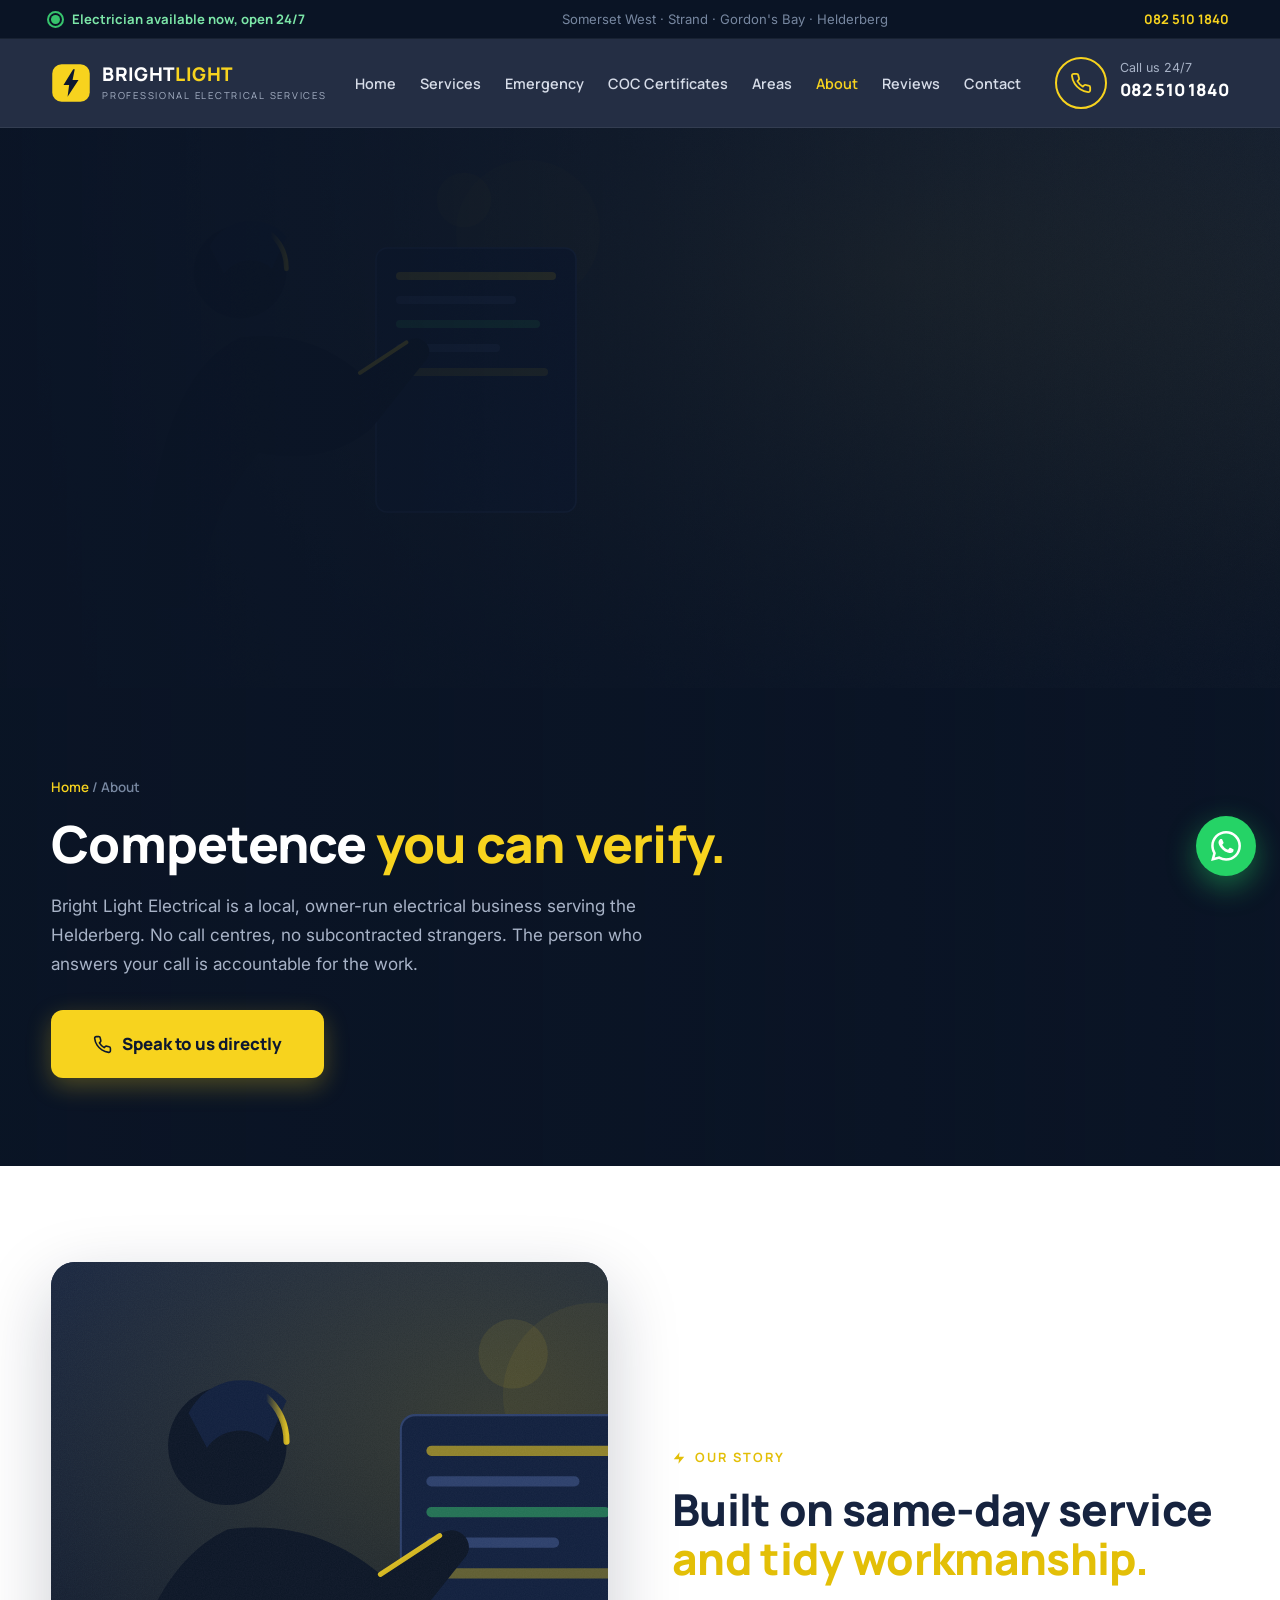
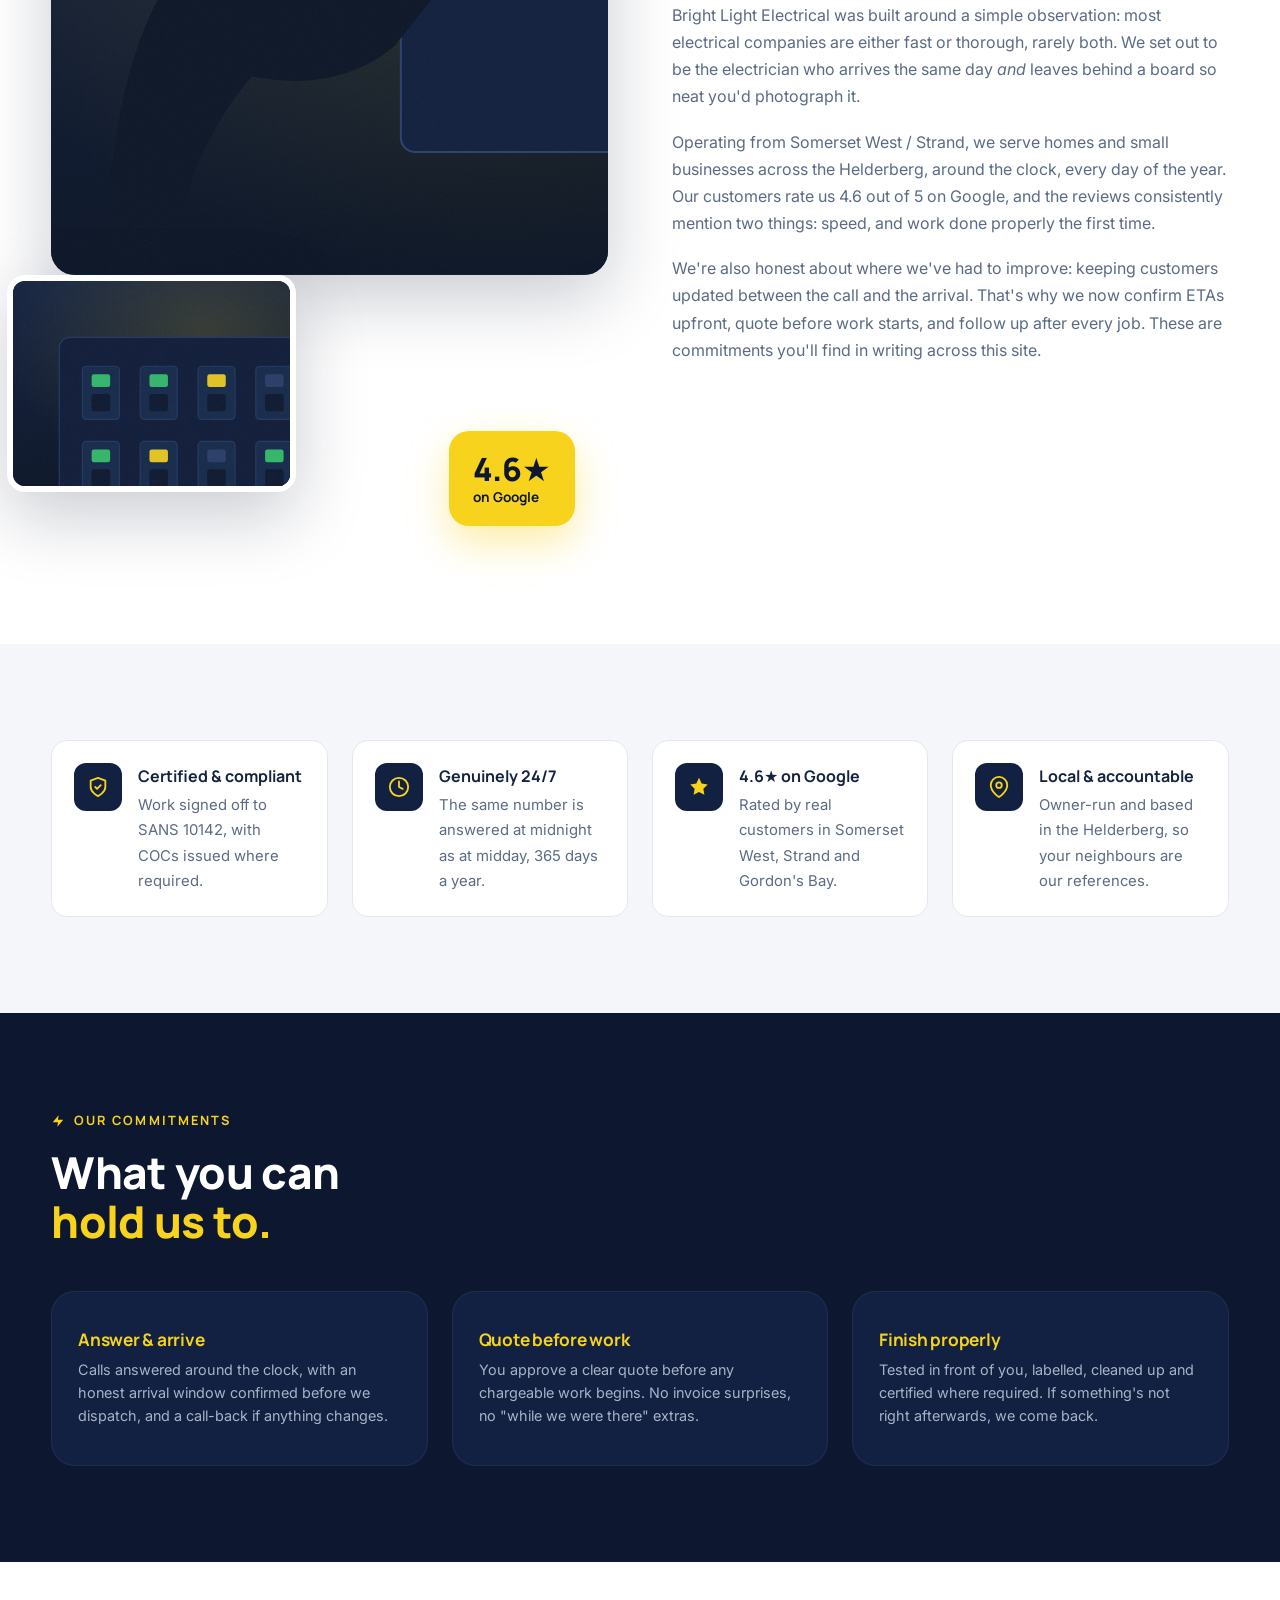
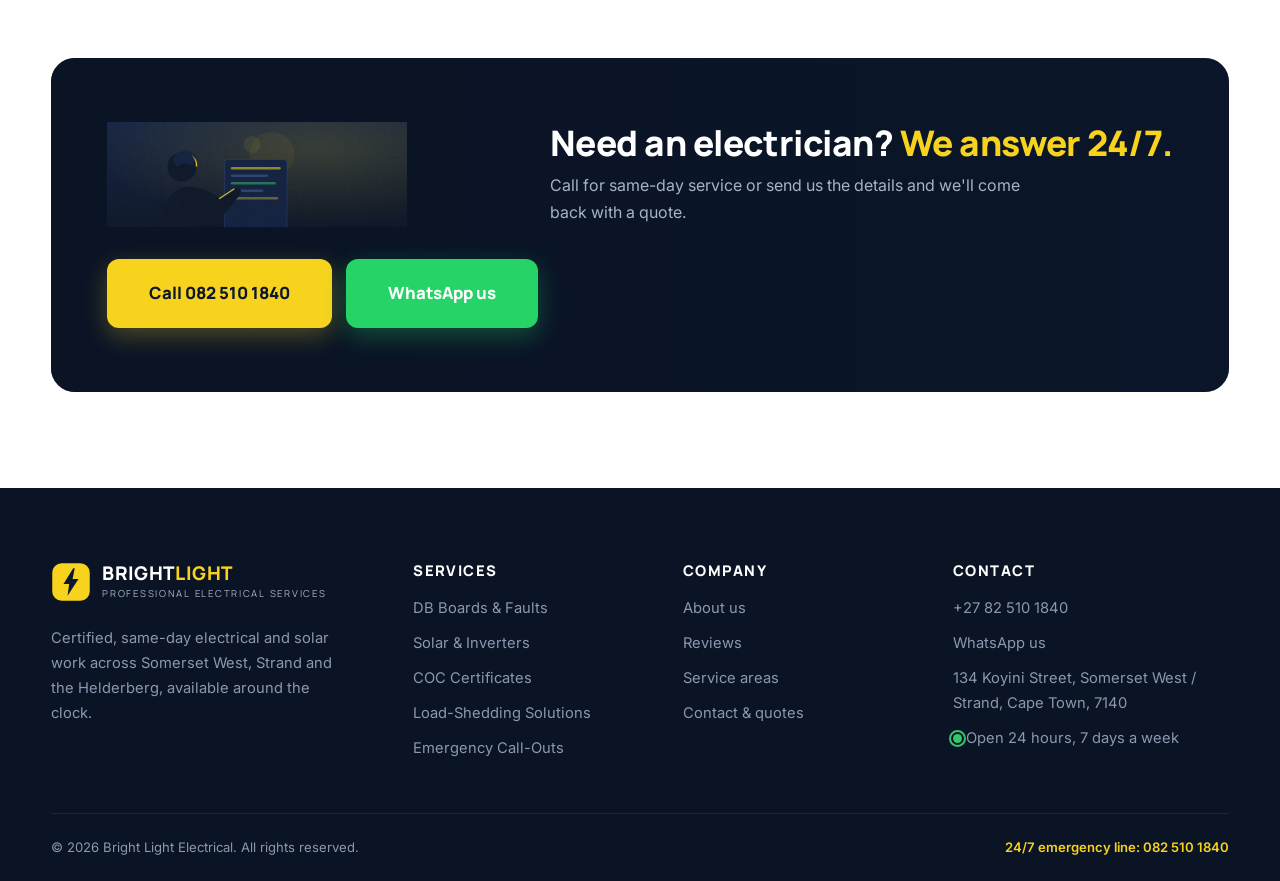
==== commit a0b5ad28: "Move availability badge to top banner, fix checklist layout, drop em dashes, add photo slots - Add a" ====
--- a/about.html
+++ b/about.html
@@ -3,7 +3,7 @@
 <head>
   <meta charset="UTF-8">
   <meta name="viewport" content="width=device-width, initial-scale=1.0">
-  <title>About Us | Bright Light Electrical — Owner-Run Helderberg Electricians</title>
+  <title>About Us | Bright Light Electrical | Owner-Run Helderberg Electricians</title>
   <meta name="description" content="Owner-run electrical business in Somerset West / Strand, rated 4.6 stars on Google. Same-day service, tidy workmanship and certified compliance since day one.">
   <link rel="icon" type="image/svg+xml" href="assets/favicon.svg">
   <link rel="preconnect" href="https://fonts.googleapis.com">
@@ -12,6 +12,14 @@
   <link rel="stylesheet" href="css/style.css">
 </head>
 <body>
+
+  <div class="topbar">
+    <div class="container">
+      <span class="topbar__status"><span class="pulse-dot"></span>&nbsp;Electrician available now, open 24/7</span>
+      <span class="topbar__areas">Somerset West · Strand · Gordon's Bay · Helderberg</span>
+      <a class="topbar__phone" href="tel:+27825101840">082 510 1840</a>
+    </div>
+  </div>
 
   <header class="header">
     <nav class="nav container" aria-label="Main navigation">
@@ -38,7 +46,7 @@
       <div class="nav__cta">
         <a class="call-cluster" href="tel:+27825101840">
           <span class="call-cluster__icon"><svg viewBox="0 0 24 24" fill="none" stroke="currentColor" stroke-width="2" stroke-linecap="round" stroke-linejoin="round"><path d="M22 16.92v3a2 2 0 0 1-2.18 2 19.79 19.79 0 0 1-8.63-3.07 19.5 19.5 0 0 1-6-6 19.79 19.79 0 0 1-3.07-8.67A2 2 0 0 1 4.11 2h3a2 2 0 0 1 2 1.72c.127.96.361 1.903.7 2.81a2 2 0 0 1-.45 2.11L8.09 9.91a16 16 0 0 0 6 6l1.27-1.27a2 2 0 0 1 2.11-.45c.907.339 1.85.573 2.81.7A2 2 0 0 1 22 16.92z"/></svg></span>
-          <span><small>Call us — 24/7</small><strong>082 510 1840</strong></span>
+          <span><small>Call us 24/7</small><strong>082 510 1840</strong></span>
         </a>
         <button class="nav__toggle" aria-label="Toggle menu" aria-expanded="false" aria-controls="nav-links">
           <span></span><span></span><span></span>
@@ -48,7 +56,7 @@
   </header>
 
   <section class="page-hero">
-    <div class="hero__scene" aria-hidden="true"><svg viewBox="0 0 1600 700" preserveAspectRatio="xMidYMid slice" xmlns="http://www.w3.org/2000/svg" role="img" aria-label="Electrician working at a panel, duotone artwork">
+    <div class="hero__scene" data-photo="assets/img/hero-worker.jpg" data-photo-alt="Bright Light Electrical at work" aria-hidden="true"><svg viewBox="0 0 1600 700" preserveAspectRatio="xMidYMid slice" xmlns="http://www.w3.org/2000/svg" role="img" aria-label="Electrician working at a panel, duotone artwork">
     <defs><linearGradient id="ph-worker-bg" x1="0" y1="0" x2="0.3" y2="1">
       <stop offset="0" stop-color="#122142"/><stop offset="1" stop-color="#0a1425"/>
     </linearGradient>
@@ -86,7 +94,7 @@
     <div class="page-hero__inner container">
       <p class="breadcrumb"><a href="index.html">Home</a> / About</p>
       <h1>Competence <span class="tint">you can verify.</span></h1>
-      <p>Bright Light Electrical is a local, owner-run electrical business serving the Helderberg. No call centres, no subcontracted strangers — the person who answers your call is accountable for the work.</p>
+      <p>Bright Light Electrical is a local, owner-run electrical business serving the Helderberg. No call centres, no subcontracted strangers. The person who answers your call is accountable for the work.</p>
       <div class="page-hero__actions"><a class="btn btn--yellow btn--lg" href="tel:+27825101840"><svg viewBox="0 0 24 24" fill="none" stroke="currentColor" stroke-width="2" stroke-linecap="round" stroke-linejoin="round"><path d="M22 16.92v3a2 2 0 0 1-2.18 2 19.79 19.79 0 0 1-8.63-3.07 19.5 19.5 0 0 1-6-6 19.79 19.79 0 0 1-3.07-8.67A2 2 0 0 1 4.11 2h3a2 2 0 0 1 2 1.72c.127.96.361 1.903.7 2.81a2 2 0 0 1-.45 2.11L8.09 9.91a16 16 0 0 0 6 6l1.27-1.27a2 2 0 0 1 2.11-.45c.907.339 1.85.573 2.81.7A2 2 0 0 1 22 16.92z"/></svg> Speak to us directly</a></div>
     </div>
   </section>
@@ -94,7 +102,7 @@
     <div class="container">
       <div class="split">
         <div class="layered reveal">
-          <div class="layered__main"><svg viewBox="0 0 800 600" preserveAspectRatio="xMidYMid slice" xmlns="http://www.w3.org/2000/svg" role="img" aria-label="Electrician working at a panel, duotone artwork">
+          <div class="layered__main" data-photo="assets/img/team.jpg" data-photo-alt="The Bright Light Electrical team on site"><svg viewBox="0 0 800 600" preserveAspectRatio="xMidYMid slice" xmlns="http://www.w3.org/2000/svg" role="img" aria-label="Electrician working at a panel, duotone artwork">
     <defs><linearGradient id="ab-main-bg" x1="0" y1="0" x2="0.3" y2="1">
       <stop offset="0" stop-color="#122142"/><stop offset="1" stop-color="#0a1425"/>
     </linearGradient>
@@ -128,7 +136,7 @@
     <path d="M450 306 l 58 -38" stroke="#f7d31e" stroke-width="5" stroke-linecap="round" opacity="0.85"/>
     <rect width="800" height="600" filter="url(#ab-main-grain)" fill="transparent"/>
   </svg></div>
-          <div class="layered__inset"><svg viewBox="0 0 480 360" preserveAspectRatio="xMidYMid slice" xmlns="http://www.w3.org/2000/svg" role="img" aria-label="Neatly wired distribution board, duotone artwork">
+          <div class="layered__inset" data-photo="assets/img/db-closeup.jpg" data-photo-alt="Neatly wired DB board close-up"><svg viewBox="0 0 480 360" preserveAspectRatio="xMidYMid slice" xmlns="http://www.w3.org/2000/svg" role="img" aria-label="Neatly wired distribution board, duotone artwork">
     <defs><linearGradient id="ab-inset-bg" x1="0" y1="0" x2="0.3" y2="1">
       <stop offset="0" stop-color="#122142"/><stop offset="1" stop-color="#0a1425"/>
     </linearGradient>
@@ -154,8 +162,8 @@
           <span class="eyebrow"><svg viewBox="0 0 24 24" fill="currentColor"><polygon points="13 2 3 14 12 14 11 22 21 10 12 10 13 2"/></svg> Our story</span>
           <h2 class="section-title">Built on same-day service <span class="tint">and tidy workmanship.</span></h2>
           <p style="color:var(--slate); margin-bottom:18px;">Bright Light Electrical was built around a simple observation: most electrical companies are either fast or thorough, rarely both. We set out to be the electrician who arrives the same day <em>and</em> leaves behind a board so neat you'd photograph it.</p>
-          <p style="color:var(--slate); margin-bottom:18px;">Operating from Somerset West / Strand, we serve homes and small businesses across the Helderberg — around the clock, every day of the year. Our customers rate us 4.6 out of 5 on Google, and the reviews consistently mention two things: speed, and work done properly the first time.</p>
-          <p style="color:var(--slate);">We're also honest about where we've had to improve: keeping customers updated between the call and the arrival. That's why we now confirm ETAs upfront, quote before work starts, and follow up after every job — commitments you'll find in writing across this site.</p>
+          <p style="color:var(--slate); margin-bottom:18px;">Operating from Somerset West / Strand, we serve homes and small businesses across the Helderberg, around the clock, every day of the year. Our customers rate us 4.6 out of 5 on Google, and the reviews consistently mention two things: speed, and work done properly the first time.</p>
+          <p style="color:var(--slate);">We're also honest about where we've had to improve: keeping customers updated between the call and the arrival. That's why we now confirm ETAs upfront, quote before work starts, and follow up after every job. These are commitments you'll find in writing across this site.</p>
         </div>
       </div>
     </div>
@@ -170,7 +178,7 @@
         </div>
         <div class="info-tile reveal reveal-delay-1">
           <span class="info-tile__icon"><svg viewBox="0 0 24 24" fill="none" stroke="currentColor" stroke-width="2" stroke-linecap="round" stroke-linejoin="round"><circle cx="12" cy="12" r="10"/><polyline points="12 6 12 12 16 14"/></svg></span>
-          <div><strong>Genuinely 24/7</strong><p>The same number is answered at midnight as at midday — 365 days a year.</p></div>
+          <div><strong>Genuinely 24/7</strong><p>The same number is answered at midnight as at midday, 365 days a year.</p></div>
         </div>
         <div class="info-tile reveal reveal-delay-2">
           <span class="info-tile__icon"><svg viewBox="0 0 24 24" fill="currentColor"><path d="M12 2l2.9 6.26 6.6 1.01-4.75 4.63 1.12 6.54L12 17.35l-5.87 3.09 1.12-6.54L2.5 9.27l6.6-1.01L12 2z"/></svg></span>
@@ -178,7 +186,7 @@
         </div>
         <div class="info-tile reveal reveal-delay-3">
           <span class="info-tile__icon"><svg viewBox="0 0 24 24" fill="none" stroke="currentColor" stroke-width="2" stroke-linecap="round" stroke-linejoin="round"><path d="M21 10c0 7-9 13-9 13s-9-6-9-13a9 9 0 0 1 18 0z"/><circle cx="12" cy="10" r="3"/></svg></span>
-          <div><strong>Local &amp; accountable</strong><p>Owner-run and based in the Helderberg — your neighbours are our references.</p></div>
+          <div><strong>Local &amp; accountable</strong><p>Owner-run and based in the Helderberg, so your neighbours are our references.</p></div>
         </div>
       </div>
     </div>
@@ -193,7 +201,7 @@
       <div class="grid grid--3" style="margin-top:44px;">
         <div class="feature-tile reveal" style="text-align:left;">
           <h3>Answer &amp; arrive</h3>
-          <p>Calls answered around the clock, with an honest arrival window confirmed before we dispatch — and a call-back if anything changes.</p>
+          <p>Calls answered around the clock, with an honest arrival window confirmed before we dispatch, and a call-back if anything changes.</p>
         </div>
         <div class="feature-tile reveal reveal-delay-1" style="text-align:left;">
           <h3>Quote before work</h3>
@@ -210,7 +218,7 @@
   <section class="section">
     <div class="container">
       <div class="cta-band reveal">
-        <div class="cta-band__scene" aria-hidden="true"><svg viewBox="0 0 1200 420" preserveAspectRatio="xMidYMid slice" xmlns="http://www.w3.org/2000/svg" role="img" aria-label="Electrician working at a panel, duotone artwork">
+        <div class="cta-band__scene" data-photo="assets/img/cta.jpg" data-photo-alt="" aria-hidden="true"><svg viewBox="0 0 1200 420" preserveAspectRatio="xMidYMid slice" xmlns="http://www.w3.org/2000/svg" role="img" aria-label="Electrician working at a panel, duotone artwork">
     <defs><linearGradient id="ctab-bg" x1="0" y1="0" x2="0.3" y2="1">
       <stop offset="0" stop-color="#122142"/><stop offset="1" stop-color="#0a1425"/>
     </linearGradient>
@@ -270,7 +278,7 @@
               <span class="brand__tag">Professional Electrical Services</span>
             </span>
           </a>
-          <p>Certified, same-day electrical and solar work across Somerset West, Strand and the Helderberg — available around the clock.</p>
+          <p>Certified, same-day electrical and solar work across Somerset West, Strand and the Helderberg, available around the clock.</p>
         </div>
         <div>
           <h4>Services</h4>
--- a/css/style.css
+++ b/css/style.css
@@ -1,5 +1,5 @@
 /* =============================================
-   Bright Light Electrical — Site Stylesheet
+   Bright Light Electrical Site Stylesheet
    Creative direction: deep navy + lemon gold, photo-led,
    big two-tone headlines, rounded navy cards.
    ============================================= */
@@ -165,6 +165,34 @@
 .call-cluster small { display: block; font-size: 0.78rem; color: var(--mist); line-height: 1.2; white-space: nowrap; }
 .call-cluster strong { font-family: var(--font-head); font-weight: 800; font-size: 1.06rem; letter-spacing: 0.01em; white-space: nowrap; }
 
+/* ---------- Top banner ---------- */
+.topbar {
+  background: var(--navy-950);
+  border-bottom: 1px solid rgba(255, 255, 255, 0.06);
+  font-size: 0.82rem;
+  padding: 8px 0;
+}
+.topbar .container {
+  display: flex;
+  justify-content: space-between;
+  align-items: center;
+  gap: 16px;
+}
+.topbar__status {
+  display: inline-flex;
+  align-items: center;
+  gap: 9px;
+  color: #7ce6a8;
+  font-family: var(--font-head);
+  font-weight: 700;
+}
+.topbar__areas { color: #7787a0; }
+.topbar a.topbar__phone { color: var(--yellow); font-family: var(--font-head); font-weight: 700; white-space: nowrap; }
+.topbar a.topbar__phone:hover { color: #ffdd33; }
+@media (max-width: 720px) {
+  .topbar__areas { display: none; }
+}
+
 /* ---------- Header ---------- */
 .header {
   position: sticky;
@@ -327,7 +355,7 @@
 }
 .hero-stat__label { color: var(--yellow); font-family: var(--font-head); font-weight: 600; font-size: 0.88rem; margin-top: 8px; }
 
-/* Glass promo card (reference: "See Our Process in Action") */
+/* Glass promo card (reference style card) */
 .glass-card {
   align-self: end;
   justify-self: end;
@@ -387,7 +415,7 @@
 .page-hero .breadcrumb a { color: var(--yellow); }
 .page-hero__actions { display: flex; flex-wrap: wrap; align-items: center; gap: 24px; margin-top: 32px; }
 
-/* ---------- Feature tiles (navy, centered — reference row of 4) ---------- */
+/* ---------- Feature tiles (navy, centered, reference row of 4) ---------- */
 .feature-tile {
   background: var(--navy-800);
   border: 1px solid rgba(255, 255, 255, 0.06);
@@ -639,6 +667,7 @@
 /* ---------- Checklist ---------- */
 .checklist { list-style: none; display: grid; gap: 14px; }
 .checklist li { display: flex; gap: 12px; align-items: flex-start; font-size: 0.98rem; }
+.checklist li > span:not(.tick) { flex: 1; min-width: 0; }
 .checklist .tick {
   width: 24px; height: 24px;
   border-radius: 8px;
@@ -885,6 +914,16 @@
 .wa-float:hover { transform: scale(1.1); box-shadow: 0 14px 36px rgba(37, 211, 102, 0.55); }
 .wa-float svg { width: 30px; height: 30px; color: #fff; }
 
+/* ---------- Photo slots ---------- */
+[data-photo] { position: relative; }
+.photo-fill {
+  position: absolute;
+  inset: 0;
+  width: 100%;
+  height: 100%;
+  object-fit: cover;
+}
+
 /* ---------- Pulse dot ---------- */
 .pulse-dot {
   width: 9px; height: 9px;
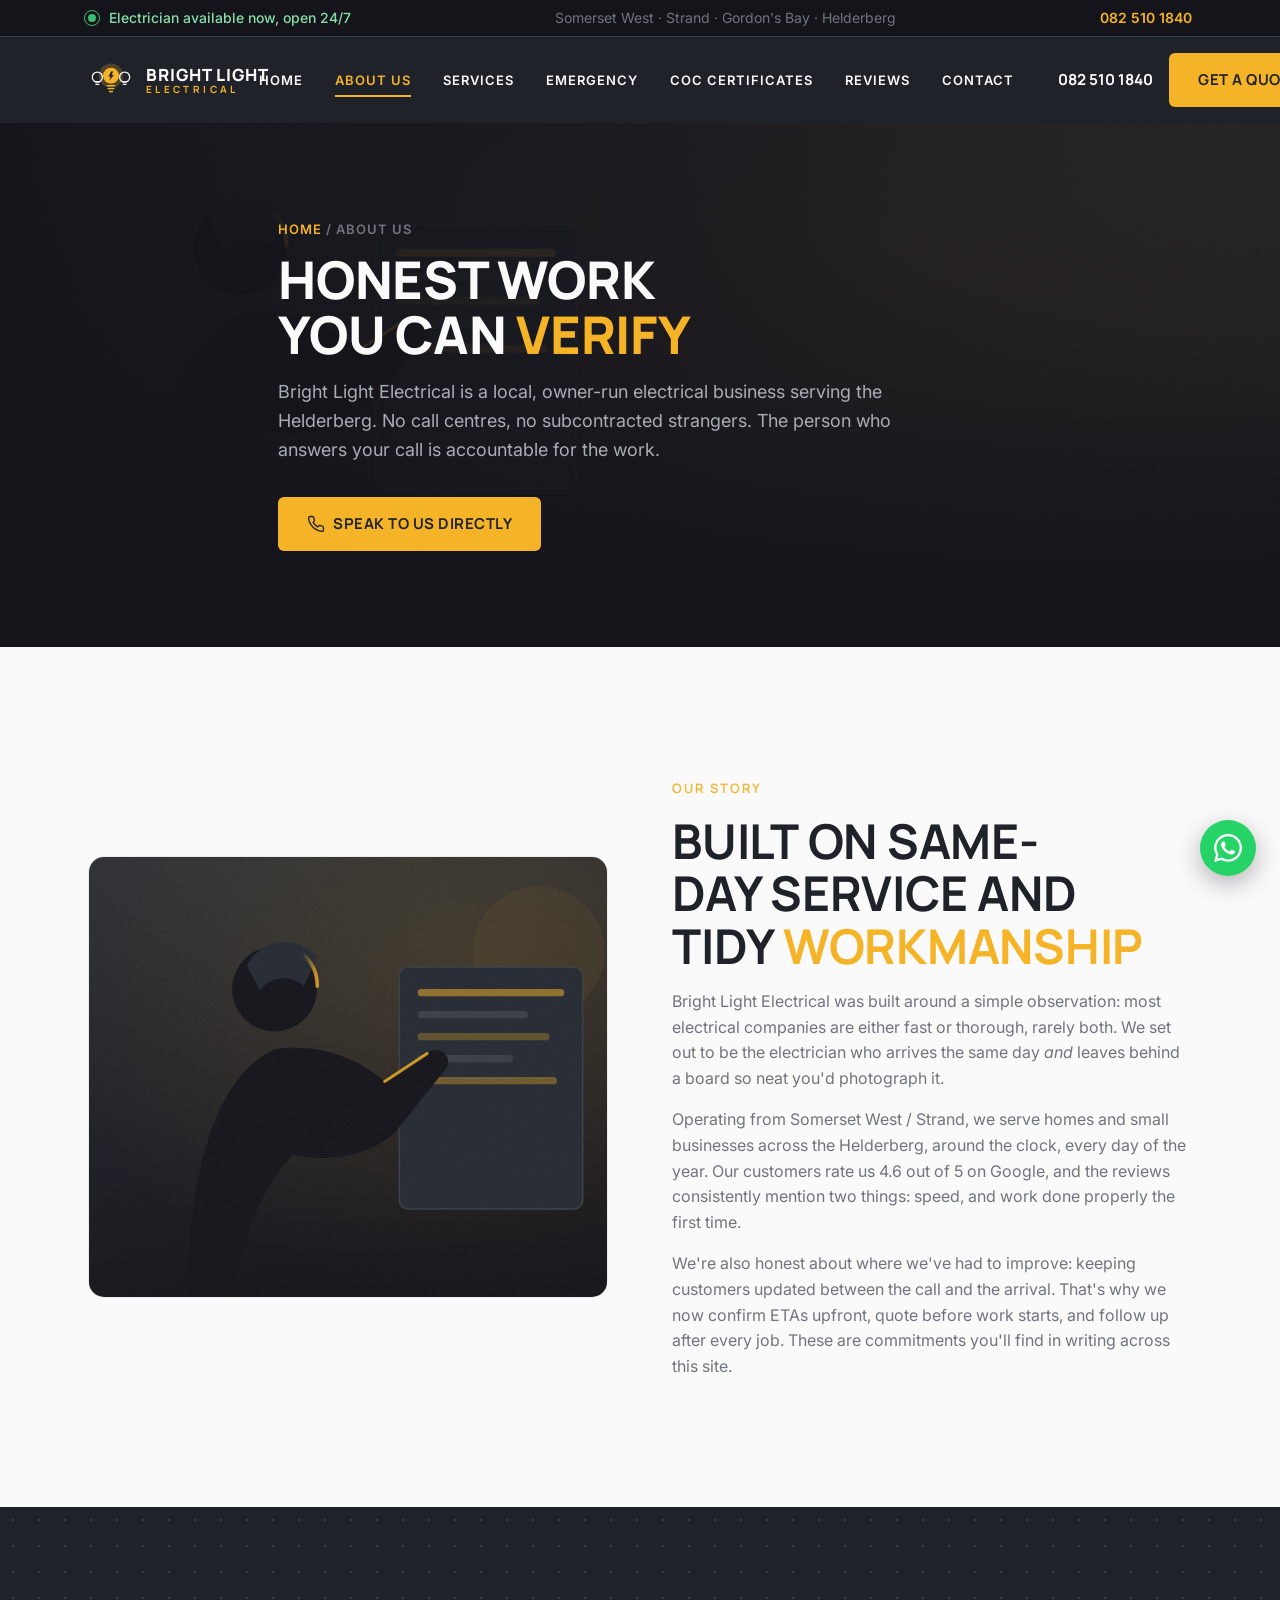
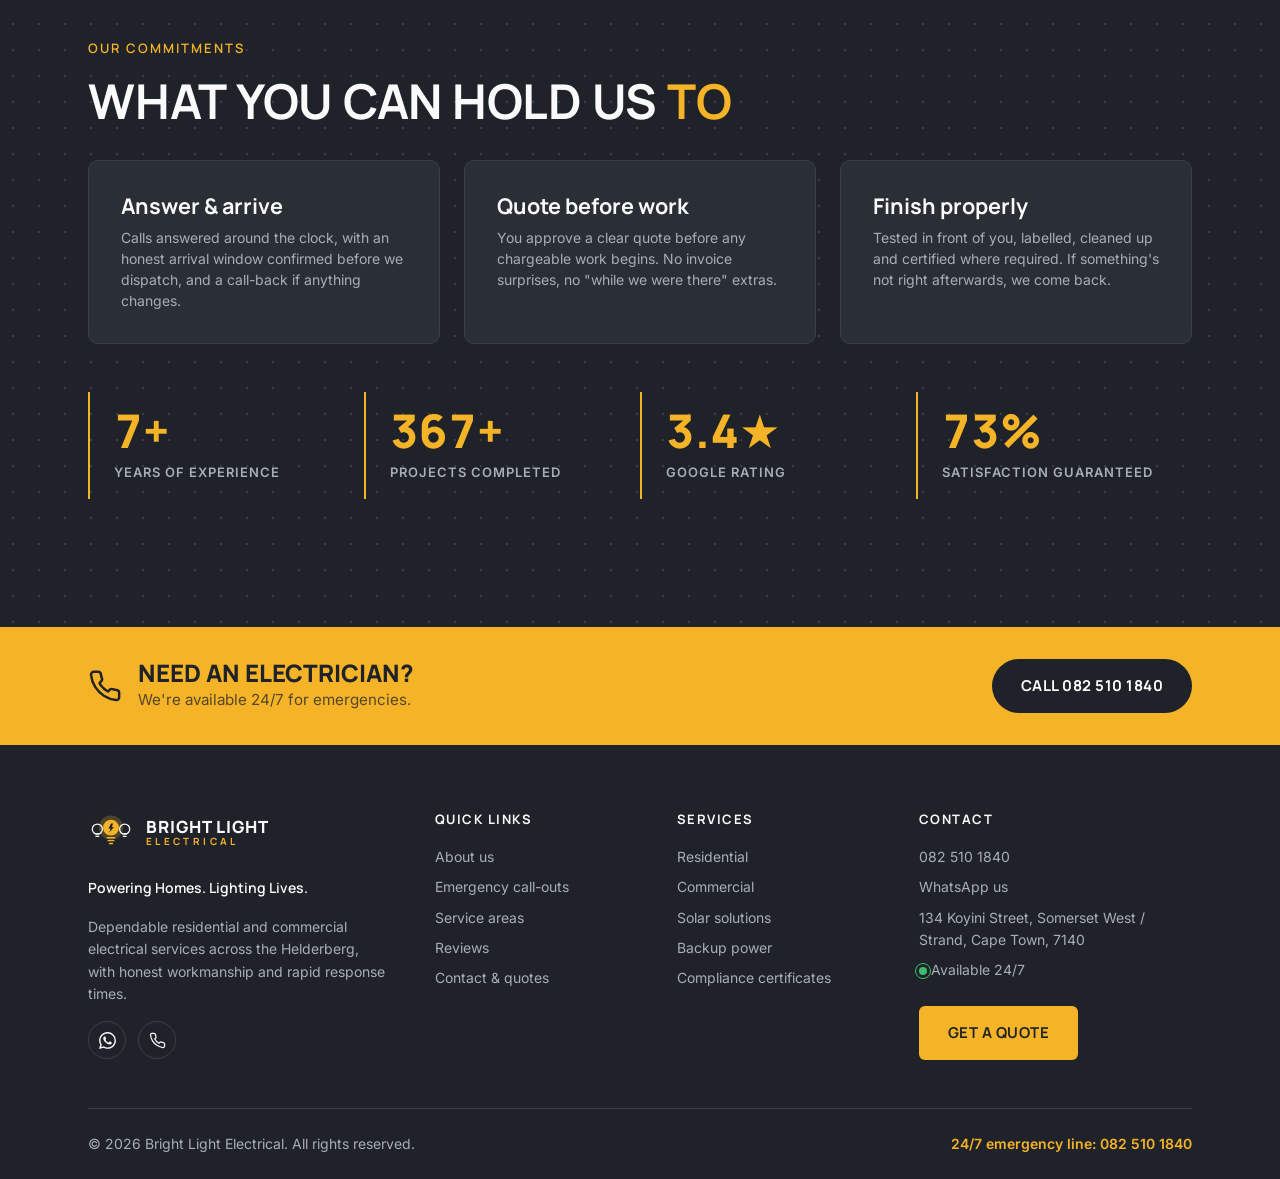
==== commit 1f69576b: "Rebuild visual identity from the brand design system Implement the client's design guide as the sing" ====
--- a/about.html
+++ b/about.html
@@ -8,7 +8,7 @@
   <link rel="icon" type="image/svg+xml" href="assets/favicon.svg">
   <link rel="preconnect" href="https://fonts.googleapis.com">
   <link rel="preconnect" href="https://fonts.gstatic.com" crossorigin>
-  <link href="https://fonts.googleapis.com/css2?family=Manrope:wght@500;600;700;800&family=Inter:wght@400;500;600&display=swap" rel="stylesheet">
+  <link href="https://fonts.googleapis.com/css2?family=Manrope:wght@600;700;800&family=Inter:wght@400;500;600&display=swap" rel="stylesheet">
   <link rel="stylesheet" href="css/style.css">
 </head>
 <body>
@@ -25,29 +25,32 @@
     <nav class="nav container" aria-label="Main navigation">
       <a class="brand" href="index.html">
         <svg class="brand__mark" viewBox="0 0 64 64" fill="none" aria-hidden="true">
-          <rect x="2" y="2" width="60" height="60" rx="15" fill="#f7d31e"/>
-          <path d="M35.5 10 L20 35 h9 L26.5 54 L44 27 h-9.5 L38 10 Z" fill="#0d1830"/>
+          <circle cx="32" cy="26" r="17" fill="#F5B327" opacity="0.22" class="glow-pulse"/>
+          <circle cx="13" cy="28" r="7" stroke="#FAFAFB" stroke-width="1.75"/>
+          <path d="M10.5 34.5 h5 M11 38 h4" stroke="#FAFAFB" stroke-width="1.75" stroke-linecap="round"/>
+          <circle cx="51" cy="28" r="7" stroke="#FAFAFB" stroke-width="1.75"/>
+          <path d="M48.5 34.5 h5 M49 38 h4" stroke="#FAFAFB" stroke-width="1.75" stroke-linecap="round"/>
+          <circle cx="32" cy="26" r="11" fill="#F5B327"/>
+          <path d="M32 20 l-3.5 7 h3 l-2 6 6.5-8 h-3 l2-5 Z" fill="#1F2329"/>
+          <path d="M27 40 h10 M28 44 h8 M30 48 h4" stroke="#F5B327" stroke-width="2" stroke-linecap="round"/>
         </svg>
         <span class="brand__text">
-          <span class="brand__name">Bright<span class="lit">Light</span></span>
-          <span class="brand__tag">Professional Electrical Services</span>
+          <span class="brand__name">Bright Light</span>
+          <span class="brand__tag">Electrical</span>
         </span>
       </a>
       <ul class="nav__links" id="nav-links">
         <li><a href="index.html">Home</a></li>
+        <li><a href="about.html" class="is-active">About Us</a></li>
         <li><a href="services.html">Services</a></li>
         <li><a href="emergency.html">Emergency</a></li>
         <li><a href="coc.html">COC Certificates</a></li>
-        <li><a href="service-areas.html">Areas</a></li>
-        <li><a href="about.html" class="is-active">About</a></li>
         <li><a href="reviews.html">Reviews</a></li>
         <li><a href="contact.html">Contact</a></li>
       </ul>
       <div class="nav__cta">
-        <a class="call-cluster" href="tel:+27825101840">
-          <span class="call-cluster__icon"><svg viewBox="0 0 24 24" fill="none" stroke="currentColor" stroke-width="2" stroke-linecap="round" stroke-linejoin="round"><path d="M22 16.92v3a2 2 0 0 1-2.18 2 19.79 19.79 0 0 1-8.63-3.07 19.5 19.5 0 0 1-6-6 19.79 19.79 0 0 1-3.07-8.67A2 2 0 0 1 4.11 2h3a2 2 0 0 1 2 1.72c.127.96.361 1.903.7 2.81a2 2 0 0 1-.45 2.11L8.09 9.91a16 16 0 0 0 6 6l1.27-1.27a2 2 0 0 1 2.11-.45c.907.339 1.85.573 2.81.7A2 2 0 0 1 22 16.92z"/></svg></span>
-          <span><small>Call us 24/7</small><strong>082 510 1840</strong></span>
-        </a>
+        <a class="nav__phone" href="tel:+27825101840"><svg viewBox="0 0 24 24" fill="none" stroke="currentColor" stroke-width="1.75" stroke-linecap="round" stroke-linejoin="round"><path d="M22 16.92v3a2 2 0 0 1-2.18 2 19.79 19.79 0 0 1-8.63-3.07 19.5 19.5 0 0 1-6-6 19.79 19.79 0 0 1-3.07-8.67A2 2 0 0 1 4.11 2h3a2 2 0 0 1 2 1.72c.127.96.361 1.903.7 2.81a2 2 0 0 1-.45 2.11L8.09 9.91a16 16 0 0 0 6 6l1.27-1.27a2 2 0 0 1 2.11-.45c.907.339 1.85.573 2.81.7A2 2 0 0 1 22 16.92z"/></svg> 082 510 1840</a>
+        <a class="btn btn--primary" href="contact.html">Get a Quote</a>
         <button class="nav__toggle" aria-label="Toggle menu" aria-expanded="false" aria-controls="nav-links">
           <span></span><span></span><span></span>
         </button>
@@ -56,211 +59,131 @@
   </header>
 
   <section class="page-hero">
-    <div class="hero__scene" data-photo="assets/img/hero-worker.jpg" data-photo-alt="Bright Light Electrical at work" aria-hidden="true"><svg viewBox="0 0 1600 700" preserveAspectRatio="xMidYMid slice" xmlns="http://www.w3.org/2000/svg" role="img" aria-label="Electrician working at a panel, duotone artwork">
+    <div class="hero__scene" data-photo="assets/img/hero-worker.jpg" data-photo-alt="Bright Light Electrical at work" aria-hidden="true"><svg viewBox="0 0 1600 700" preserveAspectRatio="xMidYMid slice" xmlns="http://www.w3.org/2000/svg" role="img" aria-label="Electrician working at a panel, placeholder artwork">
     <defs><linearGradient id="ph-worker-bg" x1="0" y1="0" x2="0.3" y2="1">
-      <stop offset="0" stop-color="#122142"/><stop offset="1" stop-color="#0a1425"/>
+      <stop offset="0" stop-color="#2A2E35"/><stop offset="1" stop-color="#15141B"/>
     </linearGradient>
     <radialGradient id="ph-worker-glow" cx="0.7" cy="0.25" r="0.75">
-      <stop offset="0" stop-color="#f7d31e" stop-opacity="0.16"/><stop offset="1" stop-color="#f7d31e" stop-opacity="0"/>
-    </radialGradient><filter id="ph-worker-grain"><feTurbulence type="fractalNoise" baseFrequency="0.9" numOctaves="2" result="n"/><feColorMatrix in="n" type="matrix" values="0 0 0 0 1  0 0 0 0 1  0 0 0 0 1  0 0 0 0.045 0"/><feComposite operator="over" in2="SourceGraphic"/></filter>
+      <stop offset="0" stop-color="#F5B327" stop-opacity="0.14"/><stop offset="1" stop-color="#F5B327" stop-opacity="0"/>
+    </radialGradient><filter id="ph-worker-grain"><feTurbulence type="fractalNoise" baseFrequency="0.9" numOctaves="2" result="n"/><feColorMatrix in="n" type="matrix" values="0 0 0 0 1  0 0 0 0 1  0 0 0 0 1  0 0 0 0.04 0"/><feComposite operator="over" in2="SourceGraphic"/></filter>
       <linearGradient id="ph-worker-rim" x1="0" y1="0" x2="1" y2="0">
-        <stop offset="0" stop-color="#f7d31e" stop-opacity="0"/><stop offset="1" stop-color="#f7d31e" stop-opacity="0.85"/>
+        <stop offset="0" stop-color="#F5B327" stop-opacity="0"/><stop offset="1" stop-color="#F5B327" stop-opacity="0.8"/>
       </linearGradient>
     </defs>
     <rect width="1600" height="700" fill="url(#ph-worker-bg)"/>
     <rect width="1600" height="700" fill="url(#ph-worker-glow)"/>
-    <circle cx="660" cy="130" r="90" fill="#f7d31e" opacity="0.05"/>
-    <circle cx="580" cy="90" r="34" fill="#f7d31e" opacity="0.08"/>
-    <!-- glowing panel -->
-    <rect x="470" y="150" width="250" height="330" rx="14" fill="#101f3d" stroke="#2c3f6b" stroke-width="2"/>
-    <g class="bolt-flicker">
-      <rect x="495" y="180" width="200" height="10" rx="5" fill="#f7d31e" opacity="0.55"/>
-      <rect x="495" y="210" width="150" height="10" rx="5" fill="#2c3f6b"/>
-      <rect x="495" y="240" width="180" height="10" rx="5" fill="#37c46d" opacity="0.5"/>
-      <rect x="495" y="270" width="130" height="10" rx="5" fill="#2c3f6b"/>
-      <rect x="495" y="300" width="190" height="10" rx="5" fill="#f7d31e" opacity="0.35"/>
-    </g>
-    <!-- silhouette: head, torso, reaching arm -->
-    <g fill="#0b1526">
+    <circle cx="660" cy="130" r="90" fill="#F5B327" opacity="0.05"/>
+    <rect x="470" y="150" width="250" height="330" rx="12" fill="#262B33" stroke="#3A3F47" stroke-width="2"/>
+    <g>
+      <rect x="495" y="180" width="200" height="10" rx="5" fill="#F5B327" opacity="0.5"/>
+      <rect x="495" y="210" width="150" height="10" rx="5" fill="#3A3F47"/>
+      <rect x="495" y="240" width="180" height="10" rx="5" fill="#F5B327" opacity="0.28"/>
+      <rect x="495" y="270" width="130" height="10" rx="5" fill="#3A3F47"/>
+      <rect x="495" y="300" width="190" height="10" rx="5" fill="#F5B327" opacity="0.35"/>
+    </g>
+    <g fill="#15141B">
       <circle cx="300" cy="180" r="58"/>
       <path d="M180 600 C 185 420 220 300 300 262 c 60 -8 110 10 150 44 l 60 -40 c 14 -10 34 6 24 22 l -70 88 c -40 34 -90 40 -140 30 C 260 480 250 560 248 600 Z"/>
-      <path d="M262 148 a58 58 0 0 1 96 -12 l -18 40 a40 40 0 0 0 -60 6 Z" fill="#101f3d"/>
-    </g>
-    <path d="M358 176 a58 58 0 0 0 -20 -44" stroke="url(#ph-worker-rim)" stroke-width="6" fill="none" stroke-linecap="round"/>
-    <path d="M450 306 l 58 -38" stroke="#f7d31e" stroke-width="5" stroke-linecap="round" opacity="0.85"/>
+      <path d="M262 148 a58 58 0 0 1 96 -12 l -18 40 a40 40 0 0 0 -60 6 Z" fill="#262B33"/>
+    </g>
+    <path d="M358 176 a58 58 0 0 0 -20 -44" stroke="url(#ph-worker-rim)" stroke-width="5" fill="none" stroke-linecap="round"/>
+    <path d="M450 306 l 58 -38" stroke="#F5B327" stroke-width="4" stroke-linecap="round" opacity="0.8"/>
     <rect width="1600" height="700" filter="url(#ph-worker-grain)" fill="transparent"/>
   </svg></div>
     <div class="hero__overlay" aria-hidden="true"></div>
     <div class="page-hero__inner container">
-      <p class="breadcrumb"><a href="index.html">Home</a> / About</p>
-      <h1>Competence <span class="tint">you can verify.</span></h1>
+      <p class="breadcrumb"><a href="index.html">Home</a> / About Us</p>
+      <h1>Honest work you can <span class="gold">verify</span></h1>
       <p>Bright Light Electrical is a local, owner-run electrical business serving the Helderberg. No call centres, no subcontracted strangers. The person who answers your call is accountable for the work.</p>
-      <div class="page-hero__actions"><a class="btn btn--yellow btn--lg" href="tel:+27825101840"><svg viewBox="0 0 24 24" fill="none" stroke="currentColor" stroke-width="2" stroke-linecap="round" stroke-linejoin="round"><path d="M22 16.92v3a2 2 0 0 1-2.18 2 19.79 19.79 0 0 1-8.63-3.07 19.5 19.5 0 0 1-6-6 19.79 19.79 0 0 1-3.07-8.67A2 2 0 0 1 4.11 2h3a2 2 0 0 1 2 1.72c.127.96.361 1.903.7 2.81a2 2 0 0 1-.45 2.11L8.09 9.91a16 16 0 0 0 6 6l1.27-1.27a2 2 0 0 1 2.11-.45c.907.339 1.85.573 2.81.7A2 2 0 0 1 22 16.92z"/></svg> Speak to us directly</a></div>
+      <div class="page-hero__actions"><a class="btn btn--primary" href="tel:+27825101840"><svg viewBox="0 0 24 24" fill="none" stroke="currentColor" stroke-width="1.75" stroke-linecap="round" stroke-linejoin="round"><path d="M22 16.92v3a2 2 0 0 1-2.18 2 19.79 19.79 0 0 1-8.63-3.07 19.5 19.5 0 0 1-6-6 19.79 19.79 0 0 1-3.07-8.67A2 2 0 0 1 4.11 2h3a2 2 0 0 1 2 1.72c.127.96.361 1.903.7 2.81a2 2 0 0 1-.45 2.11L8.09 9.91a16 16 0 0 0 6 6l1.27-1.27a2 2 0 0 1 2.11-.45c.907.339 1.85.573 2.81.7A2 2 0 0 1 22 16.92z"/></svg> Speak To Us Directly</a></div>
     </div>
   </section>
   <section class="section">
     <div class="container">
       <div class="split">
-        <div class="layered reveal">
-          <div class="layered__main" data-photo="assets/img/team.jpg" data-photo-alt="The Bright Light Electrical team on site"><svg viewBox="0 0 800 600" preserveAspectRatio="xMidYMid slice" xmlns="http://www.w3.org/2000/svg" role="img" aria-label="Electrician working at a panel, duotone artwork">
+        <div class="media-frame reveal" data-photo="assets/img/team.jpg" data-photo-alt="The Bright Light Electrical team on site" style="aspect-ratio: 4/3.4; border-color: var(--light-grey);">
+          <svg viewBox="0 0 800 600" preserveAspectRatio="xMidYMid slice" xmlns="http://www.w3.org/2000/svg" role="img" aria-label="Electrician working at a panel, placeholder artwork">
     <defs><linearGradient id="ab-main-bg" x1="0" y1="0" x2="0.3" y2="1">
-      <stop offset="0" stop-color="#122142"/><stop offset="1" stop-color="#0a1425"/>
+      <stop offset="0" stop-color="#2A2E35"/><stop offset="1" stop-color="#15141B"/>
     </linearGradient>
     <radialGradient id="ab-main-glow" cx="0.7" cy="0.25" r="0.75">
-      <stop offset="0" stop-color="#f7d31e" stop-opacity="0.16"/><stop offset="1" stop-color="#f7d31e" stop-opacity="0"/>
-    </radialGradient><filter id="ab-main-grain"><feTurbulence type="fractalNoise" baseFrequency="0.9" numOctaves="2" result="n"/><feColorMatrix in="n" type="matrix" values="0 0 0 0 1  0 0 0 0 1  0 0 0 0 1  0 0 0 0.045 0"/><feComposite operator="over" in2="SourceGraphic"/></filter>
+      <stop offset="0" stop-color="#F5B327" stop-opacity="0.14"/><stop offset="1" stop-color="#F5B327" stop-opacity="0"/>
+    </radialGradient><filter id="ab-main-grain"><feTurbulence type="fractalNoise" baseFrequency="0.9" numOctaves="2" result="n"/><feColorMatrix in="n" type="matrix" values="0 0 0 0 1  0 0 0 0 1  0 0 0 0 1  0 0 0 0.04 0"/><feComposite operator="over" in2="SourceGraphic"/></filter>
       <linearGradient id="ab-main-rim" x1="0" y1="0" x2="1" y2="0">
-        <stop offset="0" stop-color="#f7d31e" stop-opacity="0"/><stop offset="1" stop-color="#f7d31e" stop-opacity="0.85"/>
+        <stop offset="0" stop-color="#F5B327" stop-opacity="0"/><stop offset="1" stop-color="#F5B327" stop-opacity="0.8"/>
       </linearGradient>
     </defs>
     <rect width="800" height="600" fill="url(#ab-main-bg)"/>
     <rect width="800" height="600" fill="url(#ab-main-glow)"/>
-    <circle cx="660" cy="130" r="90" fill="#f7d31e" opacity="0.05"/>
-    <circle cx="580" cy="90" r="34" fill="#f7d31e" opacity="0.08"/>
-    <!-- glowing panel -->
-    <rect x="470" y="150" width="250" height="330" rx="14" fill="#101f3d" stroke="#2c3f6b" stroke-width="2"/>
-    <g class="bolt-flicker">
-      <rect x="495" y="180" width="200" height="10" rx="5" fill="#f7d31e" opacity="0.55"/>
-      <rect x="495" y="210" width="150" height="10" rx="5" fill="#2c3f6b"/>
-      <rect x="495" y="240" width="180" height="10" rx="5" fill="#37c46d" opacity="0.5"/>
-      <rect x="495" y="270" width="130" height="10" rx="5" fill="#2c3f6b"/>
-      <rect x="495" y="300" width="190" height="10" rx="5" fill="#f7d31e" opacity="0.35"/>
-    </g>
-    <!-- silhouette: head, torso, reaching arm -->
-    <g fill="#0b1526">
+    <circle cx="660" cy="130" r="90" fill="#F5B327" opacity="0.05"/>
+    <rect x="470" y="150" width="250" height="330" rx="12" fill="#262B33" stroke="#3A3F47" stroke-width="2"/>
+    <g>
+      <rect x="495" y="180" width="200" height="10" rx="5" fill="#F5B327" opacity="0.5"/>
+      <rect x="495" y="210" width="150" height="10" rx="5" fill="#3A3F47"/>
+      <rect x="495" y="240" width="180" height="10" rx="5" fill="#F5B327" opacity="0.28"/>
+      <rect x="495" y="270" width="130" height="10" rx="5" fill="#3A3F47"/>
+      <rect x="495" y="300" width="190" height="10" rx="5" fill="#F5B327" opacity="0.35"/>
+    </g>
+    <g fill="#15141B">
       <circle cx="300" cy="180" r="58"/>
       <path d="M180 600 C 185 420 220 300 300 262 c 60 -8 110 10 150 44 l 60 -40 c 14 -10 34 6 24 22 l -70 88 c -40 34 -90 40 -140 30 C 260 480 250 560 248 600 Z"/>
-      <path d="M262 148 a58 58 0 0 1 96 -12 l -18 40 a40 40 0 0 0 -60 6 Z" fill="#101f3d"/>
-    </g>
-    <path d="M358 176 a58 58 0 0 0 -20 -44" stroke="url(#ab-main-rim)" stroke-width="6" fill="none" stroke-linecap="round"/>
-    <path d="M450 306 l 58 -38" stroke="#f7d31e" stroke-width="5" stroke-linecap="round" opacity="0.85"/>
+      <path d="M262 148 a58 58 0 0 1 96 -12 l -18 40 a40 40 0 0 0 -60 6 Z" fill="#262B33"/>
+    </g>
+    <path d="M358 176 a58 58 0 0 0 -20 -44" stroke="url(#ab-main-rim)" stroke-width="5" fill="none" stroke-linecap="round"/>
+    <path d="M450 306 l 58 -38" stroke="#F5B327" stroke-width="4" stroke-linecap="round" opacity="0.8"/>
     <rect width="800" height="600" filter="url(#ab-main-grain)" fill="transparent"/>
-  </svg></div>
-          <div class="layered__inset" data-photo="assets/img/db-closeup.jpg" data-photo-alt="Neatly wired DB board close-up"><svg viewBox="0 0 480 360" preserveAspectRatio="xMidYMid slice" xmlns="http://www.w3.org/2000/svg" role="img" aria-label="Neatly wired distribution board, duotone artwork">
-    <defs><linearGradient id="ab-inset-bg" x1="0" y1="0" x2="0.3" y2="1">
-      <stop offset="0" stop-color="#122142"/><stop offset="1" stop-color="#0a1425"/>
-    </linearGradient>
-    <radialGradient id="ab-inset-glow" cx="0.7" cy="0.25" r="0.75">
-      <stop offset="0" stop-color="#f7d31e" stop-opacity="0.16"/><stop offset="1" stop-color="#f7d31e" stop-opacity="0"/>
-    </radialGradient><filter id="ab-inset-grain"><feTurbulence type="fractalNoise" baseFrequency="0.9" numOctaves="2" result="n"/><feColorMatrix in="n" type="matrix" values="0 0 0 0 1  0 0 0 0 1  0 0 0 0 1  0 0 0 0.045 0"/><feComposite operator="over" in2="SourceGraphic"/></filter></defs>
-    <rect width="480" height="360" fill="url(#ab-inset-bg)"/>
-    <rect width="480" height="360" fill="url(#ab-inset-glow)"/>
-    <rect x="80" y="100" width="640" height="420" rx="18" fill="#0f1c38" stroke="#22375f" stroke-width="2"/>
-    <rect x="120" y="150" width="64" height="92" rx="7" fill="#16294a" stroke="#22375f" stroke-width="2"/><rect x="136" y="164" width="32" height="22" rx="4" fill="#37c46d" opacity="0.9"/><rect x="136" y="198" width="32" height="30" rx="4" fill="#0d1830"/><rect x="220" y="150" width="64" height="92" rx="7" fill="#16294a" stroke="#22375f" stroke-width="2"/><rect x="236" y="164" width="32" height="22" rx="4" fill="#37c46d" opacity="0.9"/><rect x="236" y="198" width="32" height="30" rx="4" fill="#0d1830"/><rect x="320" y="150" width="64" height="92" rx="7" fill="#16294a" stroke="#22375f" stroke-width="2"/><rect x="336" y="164" width="32" height="22" rx="4" fill="#f7d31e" opacity="0.9"/><rect x="336" y="198" width="32" height="30" rx="4" fill="#0d1830"/><rect x="420" y="150" width="64" height="92" rx="7" fill="#16294a" stroke="#22375f" stroke-width="2"/><rect x="436" y="164" width="32" height="22" rx="4" fill="#2c3f6b" opacity="0.9"/><rect x="436" y="198" width="32" height="30" rx="4" fill="#0d1830"/><rect x="520" y="150" width="64" height="92" rx="7" fill="#16294a" stroke="#22375f" stroke-width="2"/><rect x="536" y="164" width="32" height="22" rx="4" fill="#37c46d" opacity="0.9"/><rect x="536" y="198" width="32" height="30" rx="4" fill="#0d1830"/><rect x="620" y="150" width="64" height="92" rx="7" fill="#16294a" stroke="#22375f" stroke-width="2"/><rect x="636" y="164" width="32" height="22" rx="4" fill="#37c46d" opacity="0.9"/><rect x="636" y="198" width="32" height="30" rx="4" fill="#0d1830"/><rect x="120" y="280" width="64" height="92" rx="7" fill="#16294a" stroke="#22375f" stroke-width="2"/><rect x="136" y="294" width="32" height="22" rx="4" fill="#37c46d" opacity="0.9"/><rect x="136" y="328" width="32" height="30" rx="4" fill="#0d1830"/><rect x="220" y="280" width="64" height="92" rx="7" fill="#16294a" stroke="#22375f" stroke-width="2"/><rect x="236" y="294" width="32" height="22" rx="4" fill="#f7d31e" opacity="0.9"/><rect x="236" y="328" width="32" height="30" rx="4" fill="#0d1830"/><rect x="320" y="280" width="64" height="92" rx="7" fill="#16294a" stroke="#22375f" stroke-width="2"/><rect x="336" y="294" width="32" height="22" rx="4" fill="#2c3f6b" opacity="0.9"/><rect x="336" y="328" width="32" height="30" rx="4" fill="#0d1830"/><rect x="420" y="280" width="64" height="92" rx="7" fill="#16294a" stroke="#22375f" stroke-width="2"/><rect x="436" y="294" width="32" height="22" rx="4" fill="#37c46d" opacity="0.9"/><rect x="436" y="328" width="32" height="30" rx="4" fill="#0d1830"/><rect x="520" y="280" width="64" height="92" rx="7" fill="#16294a" stroke="#22375f" stroke-width="2"/><rect x="536" y="294" width="32" height="22" rx="4" fill="#37c46d" opacity="0.9"/><rect x="536" y="328" width="32" height="30" rx="4" fill="#0d1830"/><rect x="620" y="280" width="64" height="92" rx="7" fill="#16294a" stroke="#22375f" stroke-width="2"/><rect x="636" y="294" width="32" height="22" rx="4" fill="#37c46d" opacity="0.9"/><rect x="636" y="328" width="32" height="30" rx="4" fill="#0d1830"/><rect x="120" y="410" width="64" height="92" rx="7" fill="#16294a" stroke="#22375f" stroke-width="2"/><rect x="136" y="424" width="32" height="22" rx="4" fill="#f7d31e" opacity="0.9"/><rect x="136" y="458" width="32" height="30" rx="4" fill="#0d1830"/><rect x="220" y="410" width="64" height="92" rx="7" fill="#16294a" stroke="#22375f" stroke-width="2"/><rect x="236" y="424" width="32" height="22" rx="4" fill="#2c3f6b" opacity="0.9"/><rect x="236" y="458" width="32" height="30" rx="4" fill="#0d1830"/><rect x="320" y="410" width="64" height="92" rx="7" fill="#16294a" stroke="#22375f" stroke-width="2"/><rect x="336" y="424" width="32" height="22" rx="4" fill="#37c46d" opacity="0.9"/><rect x="336" y="458" width="32" height="30" rx="4" fill="#0d1830"/><rect x="420" y="410" width="64" height="92" rx="7" fill="#16294a" stroke="#22375f" stroke-width="2"/><rect x="436" y="424" width="32" height="22" rx="4" fill="#37c46d" opacity="0.9"/><rect x="436" y="458" width="32" height="30" rx="4" fill="#0d1830"/><rect x="520" y="410" width="64" height="92" rx="7" fill="#16294a" stroke="#22375f" stroke-width="2"/><rect x="536" y="424" width="32" height="22" rx="4" fill="#37c46d" opacity="0.9"/><rect x="536" y="458" width="32" height="30" rx="4" fill="#0d1830"/><rect x="620" y="410" width="64" height="92" rx="7" fill="#16294a" stroke="#22375f" stroke-width="2"/><rect x="636" y="424" width="32" height="22" rx="4" fill="#f7d31e" opacity="0.9"/><rect x="636" y="458" width="32" height="30" rx="4" fill="#0d1830"/>
-    <g stroke-width="5" fill="none" stroke-linecap="round" opacity="0.75">
-      <path d="M120 560 q 180 -40 300 0 t 300 -20" stroke="#f7d31e"/>
-      <path d="M100 585 q 220 -50 360 -6 t 260 -18" stroke="#2c3f6b"/>
-      <path d="M140 540 q 160 -30 280 8 t 300 -30" stroke="#1e3560"/>
-    </g>
-    <circle cx="640" cy="80" r="46" fill="#f7d31e" opacity="0.07"/>
-    <circle cx="712" cy="150" r="24" fill="#f7d31e" opacity="0.1"/>
-    <rect width="480" height="360" filter="url(#ab-inset-grain)" fill="transparent"/>
-  </svg></div>
-          <div class="layered__badge float"><strong>4.6&#9733;</strong><span>on Google</span></div>
+  </svg>
         </div>
         <div class="reveal reveal-delay-1">
-          <span class="eyebrow"><svg viewBox="0 0 24 24" fill="currentColor"><polygon points="13 2 3 14 12 14 11 22 21 10 12 10 13 2"/></svg> Our story</span>
-          <h2 class="section-title">Built on same-day service <span class="tint">and tidy workmanship.</span></h2>
-          <p style="color:var(--slate); margin-bottom:18px;">Bright Light Electrical was built around a simple observation: most electrical companies are either fast or thorough, rarely both. We set out to be the electrician who arrives the same day <em>and</em> leaves behind a board so neat you'd photograph it.</p>
-          <p style="color:var(--slate); margin-bottom:18px;">Operating from Somerset West / Strand, we serve homes and small businesses across the Helderberg, around the clock, every day of the year. Our customers rate us 4.6 out of 5 on Google, and the reviews consistently mention two things: speed, and work done properly the first time.</p>
-          <p style="color:var(--slate);">We're also honest about where we've had to improve: keeping customers updated between the call and the arrival. That's why we now confirm ETAs upfront, quote before work starts, and follow up after every job. These are commitments you'll find in writing across this site.</p>
-        </div>
-      </div>
-    </div>
-  </section>
-
-  <section class="section section--paper">
-    <div class="container">
-      <div class="grid grid--4">
-        <div class="info-tile reveal">
-          <span class="info-tile__icon"><svg viewBox="0 0 24 24" fill="none" stroke="currentColor" stroke-width="2" stroke-linecap="round" stroke-linejoin="round"><path d="M12 22s8-4 8-10V5l-8-3-8 3v7c0 6 8 10 8 10z"/><polyline points="9 12 11 14 15 10"/></svg></span>
-          <div><strong>Certified &amp; compliant</strong><p>Work signed off to SANS 10142, with COCs issued where required.</p></div>
-        </div>
-        <div class="info-tile reveal reveal-delay-1">
-          <span class="info-tile__icon"><svg viewBox="0 0 24 24" fill="none" stroke="currentColor" stroke-width="2" stroke-linecap="round" stroke-linejoin="round"><circle cx="12" cy="12" r="10"/><polyline points="12 6 12 12 16 14"/></svg></span>
-          <div><strong>Genuinely 24/7</strong><p>The same number is answered at midnight as at midday, 365 days a year.</p></div>
-        </div>
-        <div class="info-tile reveal reveal-delay-2">
-          <span class="info-tile__icon"><svg viewBox="0 0 24 24" fill="currentColor"><path d="M12 2l2.9 6.26 6.6 1.01-4.75 4.63 1.12 6.54L12 17.35l-5.87 3.09 1.12-6.54L2.5 9.27l6.6-1.01L12 2z"/></svg></span>
-          <div><strong>4.6&#9733; on Google</strong><p>Rated by real customers in Somerset West, Strand and Gordon's Bay.</p></div>
-        </div>
-        <div class="info-tile reveal reveal-delay-3">
-          <span class="info-tile__icon"><svg viewBox="0 0 24 24" fill="none" stroke="currentColor" stroke-width="2" stroke-linecap="round" stroke-linejoin="round"><path d="M21 10c0 7-9 13-9 13s-9-6-9-13a9 9 0 0 1 18 0z"/><circle cx="12" cy="10" r="3"/></svg></span>
-          <div><strong>Local &amp; accountable</strong><p>Owner-run and based in the Helderberg, so your neighbours are our references.</p></div>
-        </div>
-      </div>
-    </div>
-  </section>
-
-  <section class="section section--navy">
-    <div class="container">
-      <div class="reveal" style="max-width:680px;">
-        <span class="eyebrow"><svg viewBox="0 0 24 24" fill="currentColor"><polygon points="13 2 3 14 12 14 11 22 21 10 12 10 13 2"/></svg> Our commitments</span>
-        <h2 class="section-title">What you can <span class="tint">hold us to.</span></h2>
-      </div>
-      <div class="grid grid--3" style="margin-top:44px;">
-        <div class="feature-tile reveal" style="text-align:left;">
+          <span class="eyebrow">Our Story</span>
+          <h2 class="section-title">Built on same-day service and tidy <span class="gold">workmanship</span></h2>
+          <p style="color: var(--steel-grey); margin-bottom: var(--space-4);">Bright Light Electrical was built around a simple observation: most electrical companies are either fast or thorough, rarely both. We set out to be the electrician who arrives the same day <em>and</em> leaves behind a board so neat you'd photograph it.</p>
+          <p style="color: var(--steel-grey); margin-bottom: var(--space-4);">Operating from Somerset West / Strand, we serve homes and small businesses across the Helderberg, around the clock, every day of the year. Our customers rate us 4.6 out of 5 on Google, and the reviews consistently mention two things: speed, and work done properly the first time.</p>
+          <p style="color: var(--steel-grey);">We're also honest about where we've had to improve: keeping customers updated between the call and the arrival. That's why we now confirm ETAs upfront, quote before work starts, and follow up after every job. These are commitments you'll find in writing across this site.</p>
+        </div>
+      </div>
+    </div>
+  </section>
+
+  <section class="section section--dark texture-dots">
+    <div class="container">
+      <div class="reveal" style="max-width: 680px;">
+        <span class="eyebrow">Our Commitments</span>
+        <h2 class="section-title">What you can hold us <span class="gold">to</span></h2>
+      </div>
+      <div class="grid grid--3" style="margin-top: var(--space-6);">
+        <div class="card card--dark reveal">
           <h3>Answer &amp; arrive</h3>
           <p>Calls answered around the clock, with an honest arrival window confirmed before we dispatch, and a call-back if anything changes.</p>
         </div>
-        <div class="feature-tile reveal reveal-delay-1" style="text-align:left;">
+        <div class="card card--dark reveal reveal-delay-1">
           <h3>Quote before work</h3>
           <p>You approve a clear quote before any chargeable work begins. No invoice surprises, no "while we were there" extras.</p>
         </div>
-        <div class="feature-tile reveal reveal-delay-2" style="text-align:left;">
+        <div class="card card--dark reveal reveal-delay-2">
           <h3>Finish properly</h3>
           <p>Tested in front of you, labelled, cleaned up and certified where required. If something's not right afterwards, we come back.</p>
         </div>
       </div>
-    </div>
-  </section>
-
-  <section class="section">
-    <div class="container">
-      <div class="cta-band reveal">
-        <div class="cta-band__scene" data-photo="assets/img/cta.jpg" data-photo-alt="" aria-hidden="true"><svg viewBox="0 0 1200 420" preserveAspectRatio="xMidYMid slice" xmlns="http://www.w3.org/2000/svg" role="img" aria-label="Electrician working at a panel, duotone artwork">
-    <defs><linearGradient id="ctab-bg" x1="0" y1="0" x2="0.3" y2="1">
-      <stop offset="0" stop-color="#122142"/><stop offset="1" stop-color="#0a1425"/>
-    </linearGradient>
-    <radialGradient id="ctab-glow" cx="0.7" cy="0.25" r="0.75">
-      <stop offset="0" stop-color="#f7d31e" stop-opacity="0.16"/><stop offset="1" stop-color="#f7d31e" stop-opacity="0"/>
-    </radialGradient><filter id="ctab-grain"><feTurbulence type="fractalNoise" baseFrequency="0.9" numOctaves="2" result="n"/><feColorMatrix in="n" type="matrix" values="0 0 0 0 1  0 0 0 0 1  0 0 0 0 1  0 0 0 0.045 0"/><feComposite operator="over" in2="SourceGraphic"/></filter>
-      <linearGradient id="ctab-rim" x1="0" y1="0" x2="1" y2="0">
-        <stop offset="0" stop-color="#f7d31e" stop-opacity="0"/><stop offset="1" stop-color="#f7d31e" stop-opacity="0.85"/>
-      </linearGradient>
-    </defs>
-    <rect width="1200" height="420" fill="url(#ctab-bg)"/>
-    <rect width="1200" height="420" fill="url(#ctab-glow)"/>
-    <circle cx="660" cy="130" r="90" fill="#f7d31e" opacity="0.05"/>
-    <circle cx="580" cy="90" r="34" fill="#f7d31e" opacity="0.08"/>
-    <!-- glowing panel -->
-    <rect x="470" y="150" width="250" height="330" rx="14" fill="#101f3d" stroke="#2c3f6b" stroke-width="2"/>
-    <g class="bolt-flicker">
-      <rect x="495" y="180" width="200" height="10" rx="5" fill="#f7d31e" opacity="0.55"/>
-      <rect x="495" y="210" width="150" height="10" rx="5" fill="#2c3f6b"/>
-      <rect x="495" y="240" width="180" height="10" rx="5" fill="#37c46d" opacity="0.5"/>
-      <rect x="495" y="270" width="130" height="10" rx="5" fill="#2c3f6b"/>
-      <rect x="495" y="300" width="190" height="10" rx="5" fill="#f7d31e" opacity="0.35"/>
-    </g>
-    <!-- silhouette: head, torso, reaching arm -->
-    <g fill="#0b1526">
-      <circle cx="300" cy="180" r="58"/>
-      <path d="M180 600 C 185 420 220 300 300 262 c 60 -8 110 10 150 44 l 60 -40 c 14 -10 34 6 24 22 l -70 88 c -40 34 -90 40 -140 30 C 260 480 250 560 248 600 Z"/>
-      <path d="M262 148 a58 58 0 0 1 96 -12 l -18 40 a40 40 0 0 0 -60 6 Z" fill="#101f3d"/>
-    </g>
-    <path d="M358 176 a58 58 0 0 0 -20 -44" stroke="url(#ctab-rim)" stroke-width="6" fill="none" stroke-linecap="round"/>
-    <path d="M450 306 l 58 -38" stroke="#f7d31e" stroke-width="5" stroke-linecap="round" opacity="0.85"/>
-    <rect width="1200" height="420" filter="url(#ctab-grain)" fill="transparent"/>
-  </svg></div>
-        <div>
-          <h2>Need an electrician? <span class="tint">We answer 24/7.</span></h2>
-          <p>Call for same-day service or send us the details and we'll come back with a quote.</p>
-        </div>
-        <div style="display:flex; gap:14px; flex-wrap:wrap;">
-          <a class="btn btn--yellow btn--lg" href="tel:+27825101840">Call 082 510 1840</a>
-          <a class="btn btn--whatsapp btn--lg" href="https://wa.me/27825101840" target="_blank" rel="noopener">WhatsApp us</a>
-        </div>
-      </div>
+      <div class="stats reveal" style="margin-top: var(--space-7);">
+        <div class="stat"><div class="stat__num"><span data-count="10">0</span>+</div><div class="stat__label">Years of Experience</div></div>
+        <div class="stat"><div class="stat__num"><span data-count="500">0</span>+</div><div class="stat__label">Projects Completed</div></div>
+        <div class="stat"><div class="stat__num"><span data-count="4.6">0</span>&#9733;</div><div class="stat__label">Google Rating</div></div>
+        <div class="stat"><div class="stat__num"><span data-count="100">0</span>%</div><div class="stat__label">Satisfaction Guaranteed</div></div>
+      </div>
+    </div>
+  </section>
+
+  <section class="cta-band">
+    <div class="container cta-band__inner reveal">
+      <div class="cta-band__copy">
+        <svg viewBox="0 0 24 24" fill="none" stroke="currentColor" stroke-width="1.75" stroke-linecap="round" stroke-linejoin="round"><path d="M22 16.92v3a2 2 0 0 1-2.18 2 19.79 19.79 0 0 1-8.63-3.07 19.5 19.5 0 0 1-6-6 19.79 19.79 0 0 1-3.07-8.67A2 2 0 0 1 4.11 2h3a2 2 0 0 1 2 1.72c.127.96.361 1.903.7 2.81a2 2 0 0 1-.45 2.11L8.09 9.91a16 16 0 0 0 6 6l1.27-1.27a2 2 0 0 1 2.11-.45c.907.339 1.85.573 2.81.7A2 2 0 0 1 22 16.92z"/></svg>
+        <div>
+          <strong>Need an electrician?</strong>
+          <span>We're available 24/7 for emergencies.</span>
+        </div>
+      </div>
+      <a class="btn btn--dark btn--pill" href="tel:+27825101840">Call 082 510 1840</a>
     </div>
   </section>
 
@@ -270,48 +193,63 @@
         <div class="footer__about">
           <a class="brand" href="index.html">
             <svg class="brand__mark" viewBox="0 0 64 64" fill="none" aria-hidden="true">
-          <rect x="2" y="2" width="60" height="60" rx="15" fill="#f7d31e"/>
-          <path d="M35.5 10 L20 35 h9 L26.5 54 L44 27 h-9.5 L38 10 Z" fill="#0d1830"/>
+          <circle cx="32" cy="26" r="17" fill="#F5B327" opacity="0.22" class="glow-pulse"/>
+          <circle cx="13" cy="28" r="7" stroke="#FAFAFB" stroke-width="1.75"/>
+          <path d="M10.5 34.5 h5 M11 38 h4" stroke="#FAFAFB" stroke-width="1.75" stroke-linecap="round"/>
+          <circle cx="51" cy="28" r="7" stroke="#FAFAFB" stroke-width="1.75"/>
+          <path d="M48.5 34.5 h5 M49 38 h4" stroke="#FAFAFB" stroke-width="1.75" stroke-linecap="round"/>
+          <circle cx="32" cy="26" r="11" fill="#F5B327"/>
+          <path d="M32 20 l-3.5 7 h3 l-2 6 6.5-8 h-3 l2-5 Z" fill="#1F2329"/>
+          <path d="M27 40 h10 M28 44 h8 M30 48 h4" stroke="#F5B327" stroke-width="2" stroke-linecap="round"/>
         </svg>
             <span class="brand__text">
-              <span class="brand__name">Bright<span class="lit">Light</span></span>
-              <span class="brand__tag">Professional Electrical Services</span>
+              <span class="brand__name">Bright Light</span>
+              <span class="brand__tag">Electrical</span>
             </span>
           </a>
-          <p>Certified, same-day electrical and solar work across Somerset West, Strand and the Helderberg, available around the clock.</p>
+          <p class="footer__tagline" style="margin-top: var(--space-4);">Powering Homes. Lighting Lives.</p>
+          <p>Dependable residential and commercial electrical services across the Helderberg, with honest workmanship and rapid response times.</p>
+          <div class="footer__social">
+            <a href="https://wa.me/27825101840" target="_blank" rel="noopener" aria-label="WhatsApp">
+              <svg viewBox="0 0 24 24" fill="currentColor"><path d="M17.472 14.382c-.297-.149-1.758-.867-2.03-.967-.273-.099-.471-.148-.67.15-.197.297-.767.966-.94 1.164-.173.199-.347.223-.644.075-.297-.15-1.255-.463-2.39-1.475-.883-.788-1.48-1.761-1.653-2.059-.173-.297-.018-.458.13-.606.134-.133.298-.347.446-.52.149-.174.198-.298.298-.497.099-.198.05-.371-.025-.52-.075-.149-.669-1.612-.916-2.207-.242-.579-.487-.5-.669-.51-.173-.008-.371-.01-.57-.01-.198 0-.52.074-.792.372-.272.297-1.04 1.016-1.04 2.479 0 1.462 1.065 2.875 1.213 3.074.149.198 2.096 3.2 5.077 4.487.709.306 1.262.489 1.694.625.712.227 1.36.195 1.871.118.571-.085 1.758-.719 2.006-1.413.248-.694.248-1.289.173-1.413-.074-.124-.272-.198-.57-.347m-5.421 7.403h-.004a9.87 9.87 0 0 1-5.031-1.378l-.361-.214-3.741.982.998-3.648-.235-.374a9.86 9.86 0 0 1-1.51-5.26c.001-5.45 4.436-9.884 9.888-9.884 2.64 0 5.122 1.03 6.988 2.898a9.825 9.825 0 0 1 2.893 6.994c-.003 5.45-4.437 9.884-9.885 9.884m8.413-18.297A11.815 11.815 0 0 0 12.05 0C5.495 0 .16 5.335.157 11.892c0 2.096.547 4.142 1.588 5.945L.057 24l6.305-1.654a11.882 11.882 0 0 0 5.683 1.448h.005c6.554 0 11.89-5.335 11.893-11.893a11.821 11.821 0 0 0-3.48-8.413z"/></svg>
+            </a>
+            <a href="tel:+27825101840" aria-label="Phone"><svg viewBox="0 0 24 24" fill="none" stroke="currentColor" stroke-width="1.75" stroke-linecap="round" stroke-linejoin="round"><path d="M22 16.92v3a2 2 0 0 1-2.18 2 19.79 19.79 0 0 1-8.63-3.07 19.5 19.5 0 0 1-6-6 19.79 19.79 0 0 1-3.07-8.67A2 2 0 0 1 4.11 2h3a2 2 0 0 1 2 1.72c.127.96.361 1.903.7 2.81a2 2 0 0 1-.45 2.11L8.09 9.91a16 16 0 0 0 6 6l1.27-1.27a2 2 0 0 1 2.11-.45c.907.339 1.85.573 2.81.7A2 2 0 0 1 22 16.92z"/></svg></a>
+          </div>
+        </div>
+        <div>
+          <h4>Quick Links</h4>
+          <ul>
+            <li><a href="about.html">About us</a></li>
+            <li><a href="emergency.html">Emergency call-outs</a></li>
+            <li><a href="service-areas.html">Service areas</a></li>
+            <li><a href="reviews.html">Reviews</a></li>
+            <li><a href="contact.html">Contact &amp; quotes</a></li>
+          </ul>
         </div>
         <div>
           <h4>Services</h4>
           <ul>
-            <li><a href="services.html#db-boards">DB Boards &amp; Faults</a></li>
-            <li><a href="services.html#solar">Solar &amp; Inverters</a></li>
-            <li><a href="coc.html">COC Certificates</a></li>
-            <li><a href="services.html#load-shedding">Load-Shedding Solutions</a></li>
-            <li><a href="emergency.html">Emergency Call-Outs</a></li>
-          </ul>
-        </div>
-        <div>
-          <h4>Company</h4>
-          <ul>
-            <li><a href="about.html">About us</a></li>
-            <li><a href="reviews.html">Reviews</a></li>
-            <li><a href="service-areas.html">Service areas</a></li>
-            <li><a href="contact.html">Contact &amp; quotes</a></li>
+            <li><a href="services.html#residential">Residential</a></li>
+            <li><a href="services.html#commercial">Commercial</a></li>
+            <li><a href="services.html#solar">Solar solutions</a></li>
+            <li><a href="services.html#backup">Backup power</a></li>
+            <li><a href="coc.html">Compliance certificates</a></li>
           </ul>
         </div>
         <div>
           <h4>Contact</h4>
           <ul>
-            <li><a href="tel:+27825101840">+27 82 510 1840</a></li>
+            <li><a href="tel:+27825101840">082 510 1840</a></li>
             <li><a href="https://wa.me/27825101840" target="_blank" rel="noopener">WhatsApp us</a></li>
             <li>134 Koyini Street, Somerset West / Strand, Cape Town, 7140</li>
-            <li><span class="pulse-dot"></span>&nbsp;Open 24 hours, 7 days a week</li>
+            <li><span class="pulse-dot"></span>&nbsp;Available 24/7</li>
           </ul>
+          <a class="btn btn--primary" href="contact.html" style="margin-top: var(--space-5);">Get a Quote</a>
         </div>
       </div>
       <div class="footer__bottom">
         <span>© <span id="year">2026</span> Bright Light Electrical. All rights reserved.</span>
-        <span class="lit">24/7 emergency line: 082 510 1840</span>
+        <span class="gold">24/7 emergency line: 082 510 1840</span>
       </div>
     </div>
   </footer>
--- a/css/style.css
+++ b/css/style.css
@@ -1,31 +1,54 @@
 /* =============================================
    Bright Light Electrical Site Stylesheet
-   Creative direction: deep navy + lemon gold, photo-led,
-   big two-tone headlines, rounded navy cards.
+   Built from the brand design system: charcoal-dominant,
+   single gold accent, uppercase Manrope display type.
    ============================================= */
 
 :root {
-  --navy-950: #0a1425;
-  --navy-900: #0d1830;
-  --navy-800: #122142;
-  --navy-700: #16294a;
-  --navy-600: #1e3560;
-  --yellow: #f7d31e;
-  --yellow-deep: #e3bf07;
-  --paper: #f4f6f9;
-  --white: #ffffff;
-  --ink: #16233f;
-  --slate: #5c6b84;
-  --mist: #a8b3c7;
-  --line: #e3e8f0;
-  --green: #37c46d;
-  --radius: 16px;
-  --radius-lg: 24px;
-  --shadow-sm: 0 2px 10px rgba(13, 24, 48, 0.08);
-  --shadow-md: 0 10px 34px rgba(13, 24, 48, 0.14);
-  --shadow-lg: 0 24px 70px rgba(13, 24, 48, 0.22);
-  --font-head: "Manrope", system-ui, -apple-system, "Segoe UI", sans-serif;
-  --font-body: "Inter", system-ui, -apple-system, "Segoe UI", sans-serif;
+  /* Core */
+  --charcoal:        #1F2329;
+  --electrical-gold: #F5B327;
+  --warm-white:      #FAFAFB;
+  --light-grey:      #EBEBEB;
+  --steel-grey:      #70757D;
+  --safety-orange:   #FF8C2B;
+
+  /* Derived / functional */
+  --charcoal-90:     #2A2E35;
+  --charcoal-80:     #3A3F47;
+  --gold-hover:      #E0A31E;
+  --gold-tint:       #FDF3DC;
+  --ink:             #15141B;
+  --white:           #FFFFFF;
+
+  /* Semantic text */
+  --text-on-dark:      #FAFAFB;
+  --text-on-dark-mute: #A9AEB5;
+  --text-on-light:     #1F2329;
+  --text-on-light-mute:#70757D;
+
+  /* Status */
+  --live-green:      #3dbb6e;
+
+  /* Spacing (8px base) */
+  --space-1: 4px;   --space-2: 8px;   --space-3: 12px;  --space-4: 16px;
+  --space-5: 24px;  --space-6: 32px;  --space-7: 48px;  --space-8: 64px;
+  --space-9: 96px;  --space-10: 128px;
+
+  --container-max: 1200px;
+  --container-pad: clamp(16px, 5vw, 48px);
+  --section-py:    clamp(64px, 10vw, 128px);
+
+  --radius-sm: 6px;
+  --radius-md: 10px;
+  --radius-lg: 16px;
+  --radius-pill: 999px;
+
+  --shadow-card: 0 1px 3px rgba(31,35,41,0.06), 0 8px 24px rgba(31,35,41,0.06);
+  --shadow-lift: 0 8px 32px rgba(31,35,41,0.12);
+
+  --font-display: "Manrope", system-ui, sans-serif;
+  --font-body:    "Inter", system-ui, sans-serif;
 }
 
 * { margin: 0; padding: 0; box-sizing: border-box; }
@@ -34,9 +57,10 @@
 
 body {
   font-family: var(--font-body);
-  color: var(--ink);
-  background: var(--white);
-  line-height: 1.7;
+  font-size: 1rem;
+  line-height: 1.6;
+  color: var(--text-on-light);
+  background: var(--warm-white);
   -webkit-font-smoothing: antialiased;
   overflow-x: hidden;
 }
@@ -44,60 +68,98 @@
 img, svg { max-width: 100%; display: block; }
 
 h1, h2, h3, h4 {
-  font-family: var(--font-head);
-  line-height: 1.12;
-  color: var(--ink);
-  letter-spacing: -0.015em;
+  font-family: var(--font-display);
+  color: var(--text-on-light);
+  text-wrap: balance;
+}
+
+a { color: inherit; text-decoration: none; }
+
+:focus-visible {
+  outline: 2px solid var(--electrical-gold);
+  outline-offset: 2px;
+}
+
+.container {
+  max-width: var(--container-max);
+  margin-inline: auto;
+  padding-inline: var(--container-pad);
+}
+
+/* ---------- Sections ---------- */
+.section { padding-block: var(--section-py); }
+.section--dark { background: var(--charcoal); }
+.section--dark h2, .section--dark h3, .section--dark h4 { color: var(--text-on-dark); }
+.section--dark p { color: var(--text-on-dark-mute); }
+
+/* Dot-grid texture: one per dark section max, behind content */
+.texture-dots {
+  background-image: radial-gradient(var(--charcoal-80) 1px, transparent 1.5px);
+  background-size: 26px 26px;
+}
+
+/* ---------- Type ---------- */
+.display-xl {
+  font-family: var(--font-display);
   font-weight: 800;
-  text-wrap: balance;
-}
-
-a { color: inherit; text-decoration: none; }
-
-.container { width: min(1180px, 92%); margin-inline: auto; }
-
-/* ---------- Utility ---------- */
-.section { padding: 96px 0; }
-.section--navy { background: var(--navy-900); }
-.section--navy h2, .section--navy h3 { color: var(--white); }
-.section--navy p { color: var(--mist); }
-.section--paper { background: var(--paper); }
+  font-size: clamp(2.75rem, 6vw, 4.5rem);
+  text-transform: uppercase;
+  letter-spacing: -0.5px;
+  line-height: 1.02;
+}
+.display-lg,
+.section-title {
+  font-family: var(--font-display);
+  font-weight: 700;
+  font-size: clamp(2rem, 4vw, 3rem);
+  text-transform: uppercase;
+  letter-spacing: -0.25px;
+  line-height: 1.1;
+  margin-bottom: var(--space-4);
+}
+.gold { color: var(--electrical-gold); }
+.section--dark .section-title { color: var(--text-on-dark); }
 
 .eyebrow {
-  display: inline-flex;
-  align-items: center;
-  gap: 9px;
-  font-family: var(--font-head);
-  font-size: 0.8rem;
-  font-weight: 700;
-  letter-spacing: 0.16em;
-  text-transform: uppercase;
-  color: var(--yellow-deep);
-  margin-bottom: 16px;
-}
-.eyebrow svg { width: 14px; height: 14px; }
-.section--navy .eyebrow { color: var(--yellow); }
-
-.section-title {
-  font-size: clamp(1.85rem, 3.8vw, 2.75rem);
-  margin-bottom: 18px;
-}
-.section-title .tint { color: var(--yellow-deep); display: block; }
-.section--navy .section-title .tint { color: var(--yellow); }
-.section-lead { max-width: 620px; color: var(--slate); font-size: 1.05rem; }
-.section--navy .section-lead { color: var(--mist); }
-
-.grid { display: grid; gap: 24px; }
+  display: inline-block;
+  font-family: var(--font-display);
+  font-weight: 600;
+  font-size: 0.8125rem;
+  text-transform: uppercase;
+  letter-spacing: 2px;
+  color: var(--electrical-gold);
+  margin-bottom: var(--space-4);
+}
+
+.lead {
+  font-size: 1.125rem;
+  line-height: 1.6;
+  color: var(--text-on-light-mute);
+  max-width: 60ch;
+}
+.section--dark .lead { color: var(--text-on-dark-mute); }
+
+p { max-width: 68ch; }
+
+.label {
+  font-family: var(--font-body);
+  font-weight: 600;
+  font-size: 0.8125rem;
+  text-transform: uppercase;
+  letter-spacing: 1px;
+}
+
+/* ---------- Grid helpers ---------- */
+.grid { display: grid; gap: var(--space-5); }
 .grid--2 { grid-template-columns: repeat(2, 1fr); }
 .grid--3 { grid-template-columns: repeat(3, 1fr); }
 .grid--4 { grid-template-columns: repeat(4, 1fr); }
 
-@media (max-width: 980px) {
+@media (max-width: 1000px) {
   .grid--3, .grid--4 { grid-template-columns: repeat(2, 1fr); }
 }
-@media (max-width: 620px) {
+@media (max-width: 640px) {
   .grid--2, .grid--3, .grid--4 { grid-template-columns: 1fr; }
-  .section { padding: 68px 0; }
 }
 
 /* ---------- Buttons ---------- */
@@ -105,144 +167,150 @@
   display: inline-flex;
   align-items: center;
   justify-content: center;
-  gap: 10px;
-  font-family: var(--font-head);
-  font-weight: 800;
-  font-size: 0.98rem;
-  padding: 15px 32px;
-  border-radius: 12px;
-  border: 2px solid transparent;
+  gap: var(--space-2);
+  font-family: var(--font-display);
+  font-weight: 700;
+  font-size: 0.9375rem;
+  text-transform: uppercase;
+  letter-spacing: 0.5px;
+  padding: 14px 28px;
+  min-height: 44px;
+  border-radius: var(--radius-sm);
+  border: 1.5px solid transparent;
   cursor: pointer;
-  transition: transform 0.22s ease, box-shadow 0.22s ease, background 0.22s ease, color 0.22s ease, border-color 0.22s ease;
+  transition: transform 0.2s ease, background 0.2s ease, color 0.2s ease, border-color 0.2s ease, box-shadow 0.2s ease;
   white-space: nowrap;
 }
-.btn svg { width: 19px; height: 19px; flex-shrink: 0; }
-
-.btn--yellow {
-  background: var(--yellow);
-  color: var(--navy-900);
-  box-shadow: 0 8px 24px rgba(247, 211, 30, 0.28);
-}
-.btn--yellow:hover {
-  transform: translateY(-3px);
-  background: #ffdd33;
-  box-shadow: 0 14px 32px rgba(247, 211, 30, 0.4);
-}
-
-.btn--navy { background: var(--navy-800); color: var(--white); }
-.btn--navy:hover { transform: translateY(-3px); box-shadow: var(--shadow-md); background: var(--navy-700); }
-
-.btn--ghost {
-  border-color: rgba(255, 255, 255, 0.35);
-  color: var(--white);
-  background: rgba(255, 255, 255, 0.04);
-}
-.btn--ghost:hover { border-color: var(--yellow); color: var(--yellow); transform: translateY(-3px); }
-
-.btn--ghost-navy { border-color: var(--navy-800); color: var(--navy-800); background: transparent; }
-.btn--ghost-navy:hover { background: var(--navy-800); color: var(--white); transform: translateY(-3px); }
-
-.btn--whatsapp { background: #25d366; color: #fff; box-shadow: 0 8px 24px rgba(37, 211, 102, 0.3); }
-.btn--whatsapp:hover { transform: translateY(-3px); box-shadow: 0 14px 32px rgba(37, 211, 102, 0.42); }
-
-.btn--lg { padding: 18px 40px; font-size: 1.05rem; }
-.btn--sm { padding: 11px 22px; font-size: 0.88rem; }
-
-/* Call-us cluster (yellow ring icon + stacked label), as in reference */
-.call-cluster { display: inline-flex; align-items: center; gap: 13px; color: var(--white); }
-.call-cluster__icon {
-  width: 52px; height: 52px;
-  border-radius: 50%;
-  border: 2px solid var(--yellow);
-  display: grid;
-  place-items: center;
-  color: var(--yellow);
-  flex-shrink: 0;
-  transition: background 0.22s ease, color 0.22s ease;
-}
-.call-cluster__icon svg { width: 22px; height: 22px; }
-.call-cluster:hover .call-cluster__icon { background: var(--yellow); color: var(--navy-900); }
-.call-cluster small { display: block; font-size: 0.78rem; color: var(--mist); line-height: 1.2; white-space: nowrap; }
-.call-cluster strong { font-family: var(--font-head); font-weight: 800; font-size: 1.06rem; letter-spacing: 0.01em; white-space: nowrap; }
-
-/* ---------- Top banner ---------- */
+.btn svg { width: 18px; height: 18px; flex-shrink: 0; }
+.btn .arrow { transition: transform 0.2s ease; }
+.btn:hover .arrow { transform: translateX(4px); }
+
+.btn--primary { background: var(--electrical-gold); color: var(--charcoal); }
+.btn--primary:hover { background: var(--gold-hover); transform: translateY(-1px); }
+
+.btn--secondary { border-color: var(--warm-white); color: var(--warm-white); background: transparent; }
+.btn--secondary:hover { background: rgba(250, 250, 251, 0.08); transform: translateY(-1px); }
+
+.btn--secondary-light { border-color: var(--charcoal); color: var(--charcoal); background: transparent; }
+.btn--secondary-light:hover { background: var(--charcoal); color: var(--warm-white); transform: translateY(-1px); }
+
+.btn--emergency { background: var(--safety-orange); color: var(--charcoal); }
+.btn--emergency:hover { background: #f07f1c; transform: translateY(-1px); }
+
+.btn--pill { border-radius: var(--radius-pill); }
+.btn--dark { background: var(--charcoal); color: var(--white); }
+.btn--dark:hover { background: var(--ink); transform: translateY(-1px); }
+
+.btn--whatsapp { background: #25d366; color: var(--charcoal); }
+.btn--whatsapp:hover { background: #1fbd5a; transform: translateY(-1px); }
+
+/* ---------- Top status strip ---------- */
 .topbar {
-  background: var(--navy-950);
-  border-bottom: 1px solid rgba(255, 255, 255, 0.06);
-  font-size: 0.82rem;
-  padding: 8px 0;
+  background: var(--ink);
+  border-bottom: 1px solid var(--charcoal-80);
+  font-size: 0.875rem;
+  padding: 7px 0;
+  color: var(--text-on-dark-mute);
 }
 .topbar .container {
   display: flex;
   justify-content: space-between;
   align-items: center;
-  gap: 16px;
+  gap: var(--space-4);
 }
 .topbar__status {
   display: inline-flex;
   align-items: center;
   gap: 9px;
-  color: #7ce6a8;
-  font-family: var(--font-head);
-  font-weight: 700;
-}
-.topbar__areas { color: #7787a0; }
-.topbar a.topbar__phone { color: var(--yellow); font-family: var(--font-head); font-weight: 700; white-space: nowrap; }
-.topbar a.topbar__phone:hover { color: #ffdd33; }
-@media (max-width: 720px) {
-  .topbar__areas { display: none; }
-}
-
-/* ---------- Header ---------- */
+  color: #86dfa8;
+  font-weight: 500;
+}
+.topbar__areas { color: var(--steel-grey); }
+.topbar a.topbar__phone { color: var(--electrical-gold); font-weight: 600; white-space: nowrap; }
+.topbar a.topbar__phone:hover { color: var(--gold-hover); }
+@media (max-width: 720px) { .topbar__areas { display: none; } }
+
+/* ---------- Header / Nav ---------- */
 .header {
   position: sticky;
   top: 0;
   z-index: 100;
-  background: rgba(13, 24, 48, 0.9);
-  backdrop-filter: blur(14px);
-  -webkit-backdrop-filter: blur(14px);
-  border-bottom: 1px solid rgba(255, 255, 255, 0.07);
-  transition: box-shadow 0.3s ease, background 0.3s ease;
-}
-.header.is-scrolled { box-shadow: 0 10px 30px rgba(4, 9, 20, 0.45); background: rgba(13, 24, 48, 0.97); }
+  background: var(--charcoal);
+  transition: box-shadow 0.3s ease;
+}
+.header.is-scrolled { box-shadow: 0 8px 24px rgba(21, 20, 27, 0.4); }
 
 .nav {
   display: flex;
   align-items: center;
   justify-content: space-between;
-  padding: 18px 0;
-  gap: 24px;
-}
-
-.brand { display: inline-flex; align-items: center; gap: 11px; }
-.brand__mark { width: 40px; height: 40px; flex-shrink: 0; }
-.brand__text { font-family: var(--font-head); line-height: 1.05; }
+  gap: var(--space-5);
+  padding-block: var(--space-4);
+}
+
+.brand { display: inline-flex; align-items: center; gap: var(--space-3); }
+.brand__mark { width: 46px; height: 46px; flex-shrink: 0; }
+.brand__text { font-family: var(--font-display); line-height: 1.05; }
 .brand__name {
+  display: block;
   font-weight: 800;
-  font-size: 1.18rem;
-  color: var(--white);
+  font-size: 1.05rem;
+  letter-spacing: 0.06em;
+  text-transform: uppercase;
+  color: var(--text-on-dark);
+  white-space: nowrap;
+}
+.brand__tag {
   display: block;
-  letter-spacing: 0.02em;
-  text-transform: uppercase;
-}
-.brand__name .lit { color: var(--yellow); }
-.brand__tag { font-size: 0.6rem; letter-spacing: 0.18em; text-transform: uppercase; color: var(--mist); white-space: nowrap; }
-
-.nav__links { display: flex; align-items: center; gap: 4px; list-style: none; }
+  font-weight: 700;
+  font-size: 0.62rem;
+  letter-spacing: 0.34em;
+  text-transform: uppercase;
+  color: var(--electrical-gold);
+  white-space: nowrap;
+}
+
+.nav__links { display: flex; align-items: center; gap: var(--space-2); list-style: none; }
 .nav__links a {
-  color: #d6dce8;
-  font-family: var(--font-head);
-  font-size: 0.9rem;
+  position: relative;
+  display: inline-block;
+  font-family: var(--font-body);
   font-weight: 600;
-  padding: 9px 10px;
-  border-radius: 9px;
+  font-size: 0.8125rem;
+  text-transform: uppercase;
+  letter-spacing: 1px;
+  color: var(--text-on-dark);
+  padding: 10px 12px;
   white-space: nowrap;
-  transition: color 0.2s ease, background 0.2s ease;
-}
-.nav__links a:hover { color: var(--yellow); background: rgba(255, 255, 255, 0.05); }
-.nav__links a.is-active { color: var(--yellow); }
-
-.nav__cta { display: flex; align-items: center; gap: 18px; }
+  transition: color 0.2s ease;
+}
+.nav__links a::after {
+  content: "";
+  position: absolute;
+  left: 12px; right: 12px; bottom: 4px;
+  height: 2px;
+  background: var(--electrical-gold);
+  transform: scaleX(0);
+  transform-origin: left;
+  transition: transform 0.2s ease;
+}
+.nav__links a:hover { color: var(--electrical-gold); }
+.nav__links a.is-active { color: var(--electrical-gold); }
+.nav__links a.is-active::after, .nav__links a:hover::after { transform: scaleX(1); }
+
+.nav__cta { display: flex; align-items: center; gap: var(--space-4); }
+.nav__phone {
+  display: inline-flex;
+  align-items: center;
+  gap: var(--space-2);
+  color: var(--text-on-dark);
+  font-family: var(--font-display);
+  font-weight: 700;
+  font-size: 0.95rem;
+  white-space: nowrap;
+}
+.nav__phone svg { width: 17px; height: 17px; color: var(--electrical-gold); }
+.nav__phone:hover { color: var(--electrical-gold); }
 
 .nav__toggle {
   display: none;
@@ -250,7 +318,7 @@
   border: none;
   cursor: pointer;
   width: 44px; height: 44px;
-  border-radius: 10px;
+  border-radius: var(--radius-sm);
   align-items: center;
   justify-content: center;
   gap: 5px;
@@ -258,587 +326,462 @@
 }
 .nav__toggle span {
   display: block;
-  width: 24px; height: 2.5px;
-  background: var(--white);
+  width: 24px; height: 2px;
+  background: var(--warm-white);
   border-radius: 2px;
-  transition: transform 0.3s ease, opacity 0.3s ease;
-}
-.nav__toggle.is-open span:nth-child(1) { transform: translateY(7.5px) rotate(45deg); }
+  transition: transform 0.2s ease, opacity 0.2s ease;
+}
+.nav__toggle.is-open span:nth-child(1) { transform: translateY(7px) rotate(45deg); }
 .nav__toggle.is-open span:nth-child(2) { opacity: 0; }
-.nav__toggle.is-open span:nth-child(3) { transform: translateY(-7.5px) rotate(-45deg); }
+.nav__toggle.is-open span:nth-child(3) { transform: translateY(-7px) rotate(-45deg); }
 
 @media (max-width: 1080px) {
   .nav__toggle { display: flex; }
-  .nav__cta .call-cluster { display: none; }
+  .nav__phone { display: none; }
+  .nav__cta .btn { display: none; }
   .nav__links {
     position: absolute;
     top: 100%;
     left: 0; right: 0;
-    background: var(--navy-900);
+    background: var(--charcoal);
     flex-direction: column;
     align-items: stretch;
-    padding: 12px 4% 18px;
+    padding: var(--space-3) var(--container-pad) var(--space-5);
     gap: 2px;
-    border-top: 1px solid rgba(255, 255, 255, 0.08);
-    box-shadow: 0 30px 50px rgba(4, 9, 20, 0.5);
+    border-top: 1px solid var(--charcoal-80);
+    box-shadow: 0 30px 50px rgba(21, 20, 27, 0.5);
     transform-origin: top;
     transform: scaleY(0);
     opacity: 0;
-    transition: transform 0.28s ease, opacity 0.28s ease;
+    transition: transform 0.24s ease, opacity 0.24s ease;
   }
   .nav__links.is-open { transform: scaleY(1); opacity: 1; }
-  .nav__links a { padding: 14px 16px; font-size: 1rem; }
-}
-
-/* ---------- Hero (home) ---------- */
+  .nav__links a { padding: 14px 12px; font-size: 0.9rem; }
+  .nav__links a::after { display: none; }
+}
+
+/* ---------- Hero ---------- */
 .hero {
   position: relative;
-  background: var(--navy-950);
-  color: var(--white);
+  background: var(--ink);
+  color: var(--text-on-dark);
   overflow: hidden;
 }
-.hero__scene {
-  position: absolute;
-  inset: 0;
-  width: 100%;
-  height: 100%;
-  object-fit: cover;
-}
+.hero__scene { position: absolute; inset: 0; }
 .hero__scene svg { width: 100%; height: 100%; }
 .hero__overlay {
   position: absolute;
   inset: 0;
   background:
-    linear-gradient(90deg, rgba(10, 20, 37, 0.96) 0%, rgba(10, 20, 37, 0.82) 42%, rgba(10, 20, 37, 0.45) 100%),
-    linear-gradient(0deg, rgba(10, 20, 37, 0.9) 0%, transparent 40%);
+    linear-gradient(90deg, rgba(21, 20, 27, 0.94) 0%, rgba(21, 20, 27, 0.75) 45%, rgba(21, 20, 27, 0.35) 100%),
+    linear-gradient(0deg, rgba(21, 20, 27, 0.85) 0%, transparent 45%);
 }
 .hero__inner {
   position: relative;
-  padding: 110px 0 90px;
-  display: grid;
-  grid-template-columns: 1.15fr 0.85fr;
-  gap: 40px;
-}
-.hero h1 {
-  font-size: clamp(2.3rem, 5.4vw, 3.9rem);
-  color: var(--white);
-  font-weight: 800;
-  margin: 20px 0 22px;
-}
-.hero h1 .tint { color: var(--yellow); display: block; }
-.hero__lead { font-size: 1.1rem; color: var(--mist); max-width: 520px; margin-bottom: 36px; }
-
-.hero__badge {
-  display: inline-flex;
-  align-items: center;
-  gap: 10px;
-  background: rgba(55, 196, 109, 0.1);
-  border: 1px solid rgba(55, 196, 109, 0.35);
-  color: #7ce6a8;
-  font-family: var(--font-head);
-  font-size: 0.84rem;
-  font-weight: 700;
-  padding: 9px 18px;
-  border-radius: 999px;
-}
-
-.hero__actions { display: flex; align-items: center; flex-wrap: wrap; gap: 26px; margin-bottom: 58px; }
-
-.hero__stats { display: flex; gap: 56px; flex-wrap: wrap; }
-.hero-stat__num {
-  font-family: var(--font-head);
-  font-weight: 800;
-  font-size: clamp(2.1rem, 4vw, 3rem);
-  color: var(--white);
-  line-height: 1;
-  font-variant-numeric: tabular-nums;
-}
-.hero-stat__label { color: var(--yellow); font-family: var(--font-head); font-weight: 600; font-size: 0.88rem; margin-top: 8px; }
-
-/* Glass promo card (reference style card) */
-.glass-card {
-  align-self: end;
-  justify-self: end;
-  display: flex;
-  gap: 18px;
-  align-items: center;
-  background: rgba(18, 33, 66, 0.5);
-  border: 1px solid rgba(255, 255, 255, 0.14);
-  border-radius: var(--radius-lg);
-  backdrop-filter: blur(12px);
-  -webkit-backdrop-filter: blur(12px);
-  padding: 22px;
-  max-width: 430px;
-  box-shadow: var(--shadow-lg);
-}
-.glass-card__thumb {
-  width: 128px;
-  height: 96px;
-  border-radius: 14px;
-  overflow: hidden;
-  flex-shrink: 0;
-  position: relative;
-}
-.glass-card__thumb svg { width: 100%; height: 100%; }
-.glass-card h3 { color: var(--yellow); font-size: 1.05rem; margin-bottom: 6px; }
-.glass-card p { color: #c3ccdc; font-size: 0.86rem; line-height: 1.55; }
-
-@media (max-width: 940px) {
-  .hero__inner { grid-template-columns: 1fr; padding: 80px 0 72px; }
-  .glass-card { justify-self: start; }
-  .hero__stats { gap: 36px; }
+  padding-block: var(--space-10) var(--space-9);
+  max-width: 820px;
+}
+.hero h1 { color: var(--text-on-dark); margin-bottom: var(--space-5); }
+.hero .lead { color: var(--text-on-dark-mute); margin-bottom: var(--space-6); }
+.hero__actions { display: flex; flex-wrap: wrap; gap: var(--space-4); }
+
+@media (max-width: 640px) {
+  .hero__inner { padding-block: var(--space-8); }
 }
 
 /* ---------- Page hero (sub-pages) ---------- */
 .page-hero {
   position: relative;
-  background: var(--navy-950);
-  color: var(--white);
+  background: var(--ink);
+  color: var(--text-on-dark);
   overflow: hidden;
 }
 .page-hero .hero__overlay {
   background:
-    linear-gradient(90deg, rgba(10, 20, 37, 0.97) 0%, rgba(10, 20, 37, 0.8) 50%, rgba(10, 20, 37, 0.55) 100%),
-    linear-gradient(0deg, rgba(10, 20, 37, 0.92) 0%, transparent 45%);
-}
-.page-hero__inner { position: relative; padding: 88px 0; }
-.page-hero h1 { color: var(--white); font-size: clamp(2.1rem, 4.6vw, 3.2rem); margin: 16px 0 18px; }
-.page-hero h1 .tint { color: var(--yellow); }
-.page-hero p { color: var(--mist); max-width: 640px; font-size: 1.07rem; }
+    linear-gradient(90deg, rgba(21, 20, 27, 0.95) 0%, rgba(21, 20, 27, 0.8) 50%, rgba(21, 20, 27, 0.5) 100%),
+    linear-gradient(0deg, rgba(21, 20, 27, 0.88) 0%, transparent 50%);
+}
+.page-hero__inner { position: relative; padding-block: var(--space-9); max-width: 820px; }
+.page-hero h1 {
+  color: var(--text-on-dark);
+  font-weight: 800;
+  font-size: clamp(2.1rem, 4.5vw, 3.25rem);
+  text-transform: uppercase;
+  letter-spacing: -0.25px;
+  line-height: 1.06;
+  margin-bottom: var(--space-4);
+}
+.page-hero p { color: var(--text-on-dark-mute); font-size: 1.125rem; max-width: 60ch; }
 .page-hero .breadcrumb {
-  font-family: var(--font-head);
-  font-size: 0.84rem;
+  font-size: 0.8125rem;
   font-weight: 600;
-  color: #7787a0;
-  margin-bottom: 8px;
-}
-.page-hero .breadcrumb a { color: var(--yellow); }
-.page-hero__actions { display: flex; flex-wrap: wrap; align-items: center; gap: 24px; margin-top: 32px; }
-
-/* ---------- Feature tiles (navy, centered, reference row of 4) ---------- */
-.feature-tile {
-  background: var(--navy-800);
-  border: 1px solid rgba(255, 255, 255, 0.06);
-  border-radius: var(--radius-lg);
-  padding: 38px 26px;
-  text-align: center;
-  transition: transform 0.28s ease, box-shadow 0.28s ease, border-color 0.28s ease;
-}
-.feature-tile:hover { transform: translateY(-7px); box-shadow: var(--shadow-lg); border-color: rgba(247, 211, 30, 0.45); }
-.feature-tile__icon {
-  width: 62px; height: 62px;
-  margin: 0 auto 20px;
-  border-radius: 16px;
-  border: 1.5px solid rgba(247, 211, 30, 0.5);
+  text-transform: uppercase;
+  letter-spacing: 1px;
+  color: var(--steel-grey);
+  margin-bottom: var(--space-3);
+}
+.page-hero .breadcrumb a { color: var(--electrical-gold); }
+.page-hero__actions { display: flex; flex-wrap: wrap; gap: var(--space-4); margin-top: var(--space-6); }
+
+/* ---------- Trust bar ---------- */
+.trustbar { background: var(--charcoal); border-top: 1px solid var(--charcoal-80); }
+.trustbar__grid {
   display: grid;
-  place-items: center;
-  color: var(--yellow);
-}
-.feature-tile__icon svg { width: 30px; height: 30px; }
-.feature-tile h3 { color: var(--yellow); font-size: 1.08rem; margin-bottom: 9px; font-weight: 700; }
-.feature-tile p { color: var(--mist); font-size: 0.9rem; line-height: 1.6; }
-
-/* ---------- Photo project cards (navy overlay, yellow title) ---------- */
-.project-card {
-  position: relative;
-  border-radius: var(--radius-lg);
-  overflow: hidden;
-  min-height: 340px;
+  grid-template-columns: repeat(4, 1fr);
+}
+.trustbar__item {
   display: flex;
-  align-items: flex-end;
-  background: var(--navy-800);
-  transition: transform 0.28s ease, box-shadow 0.28s ease;
-}
-.project-card:hover { transform: translateY(-7px); box-shadow: var(--shadow-lg); }
-.project-card__media { position: absolute; inset: 0; }
-.project-card__media svg { width: 100%; height: 100%; object-fit: cover; }
-.project-card__body {
-  position: relative;
-  width: 100%;
-  padding: 26px 24px;
-  background: linear-gradient(0deg, rgba(10, 20, 37, 0.96) 20%, rgba(10, 20, 37, 0.55) 70%, transparent 100%);
-}
-.project-card h3 { color: var(--yellow); font-size: 1.12rem; margin-bottom: 7px; font-weight: 700; }
-.project-card p { color: #c3ccdc; font-size: 0.88rem; line-height: 1.55; }
-.project-card__link {
-  display: inline-flex;
-  align-items: center;
-  gap: 7px;
-  margin-top: 14px;
-  font-family: var(--font-head);
-  font-weight: 700;
-  font-size: 0.86rem;
-  color: var(--white);
-}
-.project-card__link svg { width: 15px; height: 15px; transition: transform 0.2s ease; }
-.project-card:hover .project-card__link svg { transform: translateX(4px); }
-.project-card:hover .project-card__link { color: var(--yellow); }
-
-/* ---------- Light cards ---------- */
+  align-items: center;
+  justify-content: center;
+  gap: var(--space-3);
+  padding: var(--space-5) var(--space-4);
+  border-left: 1px solid var(--charcoal-80);
+  color: var(--text-on-dark);
+  font-family: var(--font-body);
+  font-weight: 600;
+  font-size: 0.8125rem;
+  text-transform: uppercase;
+  letter-spacing: 1px;
+  text-align: left;
+}
+.trustbar__item:first-child { border-left: none; }
+.trustbar__item svg { width: 26px; height: 26px; color: var(--electrical-gold); flex-shrink: 0; }
+@media (max-width: 900px) {
+  .trustbar__grid { grid-template-columns: repeat(2, 1fr); }
+  .trustbar__item:nth-child(3) { border-left: none; }
+  .trustbar__item:nth-child(n+3) { border-top: 1px solid var(--charcoal-80); }
+}
+
+/* ---------- Service card ---------- */
 .card {
   background: var(--white);
-  border: 1px solid var(--line);
-  border-radius: var(--radius-lg);
-  padding: 34px 30px;
-  transition: transform 0.28s ease, box-shadow 0.28s ease, border-color 0.28s ease;
-}
-.card:hover { transform: translateY(-6px); box-shadow: var(--shadow-md); border-color: rgba(247, 211, 30, 0.7); }
-.card__icon {
-  width: 56px; height: 56px;
-  border-radius: 14px;
-  background: var(--navy-800);
-  display: grid;
-  place-items: center;
-  color: var(--yellow);
-  margin-bottom: 20px;
-}
-.card__icon svg { width: 26px; height: 26px; }
-.card h3 { font-size: 1.18rem; margin-bottom: 10px; font-weight: 700; }
-.card p { color: var(--slate); font-size: 0.95rem; }
-.card .card__link {
+  border: 1px solid var(--light-grey);
+  border-radius: var(--radius-md);
+  padding: var(--space-6);
+  display: flex;
+  flex-direction: column;
+  transition: border-color 0.2s ease, box-shadow 0.2s ease, transform 0.2s ease;
+}
+.card:hover { border-color: var(--electrical-gold); box-shadow: var(--shadow-lift); transform: translateY(-2px); }
+.card__icon { width: 32px; height: 32px; color: var(--charcoal); margin-bottom: var(--space-4); }
+.card__icon svg { width: 32px; height: 32px; stroke-width: 1.75; }
+.card h3 {
+  font-weight: 700;
+  font-size: clamp(1.15rem, 2vw, 1.35rem);
+  line-height: 1.2;
+  margin-bottom: var(--space-2);
+}
+.card p { font-size: 0.875rem; line-height: 1.5; color: var(--steel-grey); }
+.card__link {
   display: inline-flex;
   align-items: center;
   gap: 6px;
-  margin-top: 18px;
+  margin-top: auto;
+  padding-top: var(--space-4);
+  font-family: var(--font-display);
+  font-weight: 700;
+  font-size: 0.8125rem;
+  text-transform: uppercase;
+  letter-spacing: 0.5px;
+  color: var(--charcoal);
+}
+.card__link svg { width: 16px; height: 16px; color: var(--electrical-gold); transition: transform 0.2s ease; }
+.card:hover .card__link svg { transform: translateX(4px); }
+
+/* Card on dark */
+.card--dark { background: var(--charcoal-90); border-color: var(--charcoal-80); }
+.card--dark h3 { color: var(--text-on-dark); }
+.card--dark p { color: var(--text-on-dark-mute); }
+.card--dark .card__icon { color: var(--warm-white); }
+.card--dark .card__link { color: var(--text-on-dark); }
+
+/* ---------- Stats block ---------- */
+.stats { display: flex; flex-wrap: wrap; }
+.stat {
+  flex: 1 1 0;
+  min-width: 150px;
+  padding: var(--space-4) var(--space-5);
+  border-left: 2px solid var(--electrical-gold);
+}
+.stat__num {
+  font-family: var(--font-display);
   font-weight: 800;
-  font-family: var(--font-head);
-  font-size: 0.9rem;
-  color: var(--navy-800);
-}
-.card .card__link svg { width: 16px; height: 16px; transition: transform 0.2s ease; }
-.card:hover .card__link svg { transform: translateX(4px); }
-.card:hover .card__link { color: var(--yellow-deep); }
-
-/* ---------- Layered media block (reference about section) ---------- */
-.layered {
-  position: relative;
-  padding: 0 0 56px 0;
-}
-.layered__main {
-  border-radius: var(--radius-lg);
-  overflow: hidden;
-  box-shadow: var(--shadow-lg);
-  aspect-ratio: 4 / 4.4;
-  background: var(--navy-800);
-}
-.layered__main svg { width: 100%; height: 100%; }
-.layered__inset {
-  position: absolute;
-  left: -8%;
-  bottom: 0;
-  width: 52%;
-  aspect-ratio: 4 / 3;
-  border-radius: 18px;
-  overflow: hidden;
-  border: 6px solid var(--white);
-  box-shadow: var(--shadow-lg);
-  background: var(--navy-700);
-}
-.section--navy .layered__inset, .section--paper .layered__inset { border-color: var(--paper); }
-.layered__inset svg { width: 100%; height: 100%; }
-.layered__badge {
-  position: absolute;
-  right: 6%;
-  bottom: 22px;
-  background: var(--yellow);
-  color: var(--navy-900);
-  border-radius: 20px;
-  padding: 20px 24px;
-  font-family: var(--font-head);
-  line-height: 1.15;
-  box-shadow: 0 16px 40px rgba(247, 211, 30, 0.4);
-}
-.layered__badge strong { display: block; font-size: 2rem; font-weight: 800; }
-.layered__badge span { font-size: 0.85rem; font-weight: 700; }
-@media (max-width: 880px) {
-  .layered__inset { left: 0; }
-}
-
-/* Icon rows (vision/mission style) */
-.icon-row { display: flex; gap: 18px; align-items: flex-start; }
-.icon-row + .icon-row { margin-top: 26px; }
-.icon-row__icon {
-  width: 56px; height: 56px;
-  border-radius: 14px;
-  background: var(--navy-800);
-  color: var(--yellow);
+  font-size: clamp(2.1rem, 4vw, 2.9rem);
+  line-height: 1;
+  color: var(--electrical-gold);
+  font-variant-numeric: tabular-nums;
+}
+.stat__label {
+  margin-top: var(--space-2);
+  font-weight: 600;
+  font-size: 0.8125rem;
+  text-transform: uppercase;
+  letter-spacing: 1px;
+  color: var(--text-on-dark-mute);
+}
+
+/* ---------- Checklist ---------- */
+.checklist { list-style: none; display: grid; gap: var(--space-4); }
+.checklist li { display: flex; gap: var(--space-3); align-items: flex-start; font-size: 1rem; }
+.checklist li > span:not(.tick) { flex: 1; min-width: 0; }
+.checklist .tick {
+  width: 24px; height: 24px;
+  border-radius: 50%;
+  border: 1.75px solid var(--electrical-gold);
+  color: var(--electrical-gold);
   display: grid;
   place-items: center;
   flex-shrink: 0;
-}
-.icon-row__icon svg { width: 25px; height: 25px; }
-.icon-row h3 { font-size: 1.08rem; margin-bottom: 6px; font-weight: 700; }
-.icon-row p { color: var(--slate); font-size: 0.94rem; }
-.section--navy .icon-row h3 { color: var(--white); }
-.section--navy .icon-row p { color: var(--mist); }
-.section--navy .icon-row__icon { background: rgba(247, 211, 30, 0.1); border: 1px solid rgba(247, 211, 30, 0.4); }
-
-/* ---------- Stats band ---------- */
-.stats { display: grid; grid-template-columns: repeat(4, 1fr); gap: 22px; }
-.stat {
-  text-align: center;
-  padding: 36px 16px;
-  background: var(--navy-800);
-  border: 1px solid rgba(255, 255, 255, 0.06);
+  margin-top: 2px;
+}
+.checklist .tick svg { width: 12px; height: 12px; }
+.section--dark .checklist li { color: var(--text-on-dark); }
+
+/* ---------- Split layout ---------- */
+.split {
+  display: grid;
+  grid-template-columns: 1fr 1fr;
+  gap: var(--space-8);
+  align-items: center;
+}
+@media (max-width: 880px) { .split { grid-template-columns: 1fr; gap: var(--space-7); } }
+
+.media-frame {
   border-radius: var(--radius-lg);
-}
-.stat__num {
-  font-family: var(--font-head);
-  font-size: clamp(2rem, 4vw, 2.9rem);
+  overflow: hidden;
+  border: 1px solid var(--charcoal-80);
+}
+.media-frame svg { width: 100%; height: 100%; }
+
+/* ---------- CTA band ---------- */
+.cta-band { background: var(--electrical-gold); }
+.cta-band__inner {
+  display: flex;
+  align-items: center;
+  justify-content: space-between;
+  gap: var(--space-5);
+  flex-wrap: wrap;
+  padding-block: var(--space-6);
+}
+.cta-band__copy { display: flex; align-items: center; gap: var(--space-4); color: var(--charcoal); }
+.cta-band__copy svg { width: 34px; height: 34px; flex-shrink: 0; }
+.cta-band__copy strong {
+  display: block;
+  font-family: var(--font-display);
   font-weight: 800;
-  color: var(--yellow);
-  font-variant-numeric: tabular-nums;
-}
-.stat__label { color: var(--mist); font-size: 0.9rem; margin-top: 6px; }
-@media (max-width: 720px) { .stats { grid-template-columns: repeat(2, 1fr); } }
+  font-size: clamp(1.15rem, 2.4vw, 1.5rem);
+  text-transform: uppercase;
+  line-height: 1.15;
+}
+.cta-band__copy span { font-size: 0.95rem; color: rgba(31, 35, 41, 0.75); }
 
 /* ---------- Steps ---------- */
 .steps { counter-reset: step; }
 .step {
   position: relative;
-  padding: 30px 28px 30px 92px;
+  padding: var(--space-5) var(--space-5) var(--space-5) 84px;
   background: var(--white);
-  border: 1px solid var(--line);
-  border-radius: var(--radius-lg);
+  border: 1px solid var(--light-grey);
+  border-radius: var(--radius-md);
 }
 .step::before {
   counter-increment: step;
   content: counter(step, decimal-leading-zero);
   position: absolute;
-  left: 26px; top: 26px;
-  font-family: var(--font-head);
+  left: var(--space-5); top: var(--space-5);
+  font-family: var(--font-display);
   font-weight: 800;
-  font-size: 1.35rem;
-  color: var(--navy-900);
-  background: var(--yellow);
-  border-radius: 12px;
-  width: 46px; height: 46px;
+  font-size: 1.1rem;
+  color: var(--charcoal);
+  background: var(--electrical-gold);
+  border-radius: var(--radius-sm);
+  width: 42px; height: 42px;
   display: grid;
   place-items: center;
 }
-.step h3 { font-size: 1.1rem; margin-bottom: 6px; font-weight: 700; }
-.step p { color: var(--slate); font-size: 0.94rem; }
+.step h3 { font-weight: 700; font-size: 1.1rem; margin-bottom: var(--space-1); }
+.step p { color: var(--steel-grey); font-size: 0.875rem; line-height: 1.5; }
 
 /* ---------- Reviews ---------- */
-.stars { display: inline-flex; gap: 3px; color: var(--yellow); font-size: 1rem; letter-spacing: 2px; }
-.stars svg { width: 18px; height: 18px; }
-
 .review-card {
+  position: relative;
   background: var(--white);
-  border: 1px solid var(--line);
-  border-radius: var(--radius-lg);
-  padding: 30px;
+  border: 1px solid var(--light-grey);
+  border-radius: var(--radius-md);
+  padding: var(--space-6);
   display: flex;
   flex-direction: column;
-  gap: 16px;
+  gap: var(--space-4);
   height: 100%;
-  box-shadow: var(--shadow-sm);
-}
-.review-card blockquote { color: var(--ink); font-size: 0.97rem; flex: 1; }
-.review-card footer { display: flex; align-items: center; gap: 12px; }
+  transition: border-color 0.2s ease, box-shadow 0.2s ease;
+}
+.review-card:hover { border-color: var(--electrical-gold); box-shadow: var(--shadow-lift); }
+.review-card::before {
+  content: "\201C";
+  font-family: var(--font-display);
+  font-weight: 800;
+  font-size: 3.4rem;
+  line-height: 1;
+  color: var(--electrical-gold);
+  display: block;
+  height: 0.55em;
+}
+.stars { display: inline-flex; gap: 2px; color: var(--electrical-gold); font-size: 0.95rem; letter-spacing: 2px; }
+.review-card blockquote { color: var(--text-on-light); font-size: 0.95rem; flex: 1; }
+.review-card footer { display: flex; align-items: center; gap: var(--space-3); }
 .review-card .avatar {
-  width: 44px; height: 44px;
-  border-radius: 12px;
-  background: var(--navy-800);
-  color: var(--yellow);
-  font-family: var(--font-head);
+  width: 42px; height: 42px;
+  border-radius: 50%;
+  background: var(--charcoal);
+  color: var(--electrical-gold);
+  font-family: var(--font-display);
   font-weight: 800;
   display: grid;
   place-items: center;
-  font-size: 0.92rem;
+  font-size: 0.85rem;
   flex-shrink: 0;
 }
-.review-card footer strong { display: block; font-size: 0.93rem; font-family: var(--font-head); }
-.review-card footer span { font-size: 0.8rem; color: var(--slate); }
+.review-card footer strong { display: block; font-size: 0.9rem; font-family: var(--font-display); }
+.review-card footer span { font-size: 0.8rem; color: var(--steel-grey); }
 
 .rating-banner {
   display: inline-flex;
   align-items: center;
-  gap: 14px;
+  gap: var(--space-4);
   background: var(--white);
-  border: 1px solid var(--line);
-  border-radius: 16px;
-  padding: 14px 26px;
-  box-shadow: var(--shadow-sm);
-}
-.rating-banner .num { font-family: var(--font-head); font-weight: 800; font-size: 1.4rem; }
-.rating-banner .sub { font-size: 0.82rem; color: var(--slate); }
-
-/* ---------- Checklist ---------- */
-.checklist { list-style: none; display: grid; gap: 14px; }
-.checklist li { display: flex; gap: 12px; align-items: flex-start; font-size: 0.98rem; }
-.checklist li > span:not(.tick) { flex: 1; min-width: 0; }
-.checklist .tick {
-  width: 24px; height: 24px;
-  border-radius: 8px;
-  background: var(--yellow);
-  color: var(--navy-900);
-  display: grid;
-  place-items: center;
-  flex-shrink: 0;
-  margin-top: 2px;
-}
-.checklist .tick svg { width: 13px; height: 13px; }
-.section--navy .checklist li { color: #c3ccdc; }
-
-/* ---------- Split layout ---------- */
-.split {
-  display: grid;
-  grid-template-columns: 1fr 1fr;
-  gap: 64px;
-  align-items: center;
-}
-@media (max-width: 880px) { .split { grid-template-columns: 1fr; gap: 44px; } }
-
-/* ---------- CTA band ---------- */
-.cta-band {
-  position: relative;
-  background: var(--navy-900);
-  border-radius: var(--radius-lg);
-  padding: 64px 56px;
-  display: flex;
-  align-items: center;
-  justify-content: space-between;
-  gap: 32px;
-  flex-wrap: wrap;
-  overflow: hidden;
-}
-.cta-band__scene { position: absolute; inset: 0; }
-.cta-band__scene svg { width: 100%; height: 100%; }
-.cta-band::after {
-  content: "";
-  position: absolute;
-  inset: 0;
-  background: linear-gradient(90deg, rgba(10, 20, 37, 0.95) 30%, rgba(10, 20, 37, 0.6) 100%);
-}
-.cta-band > div { position: relative; z-index: 1; }
-.cta-band h2 { font-size: clamp(1.55rem, 3vw, 2.2rem); color: var(--white); margin-bottom: 10px; }
-.cta-band h2 .tint { color: var(--yellow); }
-.cta-band p { color: var(--mist); max-width: 480px; }
+  border: 1px solid var(--light-grey);
+  border-radius: var(--radius-md);
+  padding: var(--space-4) var(--space-5);
+}
+.rating-banner .num { font-family: var(--font-display); font-weight: 800; font-size: 1.35rem; }
+.rating-banner .sub { font-size: 0.8125rem; color: var(--steel-grey); }
 
 /* ---------- Forms ---------- */
 .form-card {
   background: var(--white);
-  border: 1px solid var(--line);
+  border: 1px solid var(--light-grey);
   border-radius: var(--radius-lg);
-  padding: 40px;
-  box-shadow: var(--shadow-md);
-}
-.form-grid { display: grid; grid-template-columns: 1fr 1fr; gap: 18px; }
+  padding: var(--space-7);
+  box-shadow: var(--shadow-card);
+}
+@media (max-width: 640px) { .form-card { padding: var(--space-5); } }
+.form-grid { display: grid; grid-template-columns: 1fr 1fr; gap: var(--space-4); }
 .form-grid .full { grid-column: 1 / -1; }
-@media (max-width: 620px) { .form-grid { grid-template-columns: 1fr; } }
+@media (max-width: 640px) { .form-grid { grid-template-columns: 1fr; } }
 
 .field label {
   display: block;
-  font-family: var(--font-head);
-  font-weight: 700;
-  font-size: 0.88rem;
-  margin-bottom: 7px;
-  color: var(--navy-800);
+  font-weight: 600;
+  font-size: 0.8125rem;
+  text-transform: uppercase;
+  letter-spacing: 1px;
+  margin-bottom: var(--space-2);
+  color: var(--charcoal);
 }
 .field input,
 .field select,
 .field textarea {
   width: 100%;
   font-family: var(--font-body);
-  font-size: 0.97rem;
-  padding: 13px 16px;
-  border: 1.5px solid var(--line);
-  border-radius: 11px;
-  background: var(--paper);
-  color: var(--ink);
+  font-size: 1rem;
+  padding: 12px 14px;
+  border: 1px solid var(--light-grey);
+  border-radius: var(--radius-sm);
+  background: var(--warm-white);
+  color: var(--text-on-light);
   transition: border-color 0.2s ease, box-shadow 0.2s ease, background 0.2s ease;
 }
 .field input:focus,
 .field select:focus,
 .field textarea:focus {
-  outline: none;
-  border-color: var(--yellow);
+  outline: 2px solid var(--electrical-gold);
+  outline-offset: 2px;
+  border-color: var(--electrical-gold);
   background: var(--white);
-  box-shadow: 0 0 0 4px rgba(247, 211, 30, 0.22);
 }
 .field textarea { resize: vertical; min-height: 120px; }
 
-.form-note { font-size: 0.83rem; color: var(--slate); margin-top: 14px; }
+.form-note { font-size: 0.875rem; color: var(--steel-grey); margin-top: var(--space-4); }
 
 .form-success {
   display: none;
-  background: rgba(55, 196, 109, 0.1);
-  border: 1px solid rgba(55, 196, 109, 0.45);
-  color: #1d7c44;
-  border-radius: 12px;
-  padding: 16px 20px;
-  font-weight: 600;
-  margin-top: 18px;
-}
-.form-success.is-visible { display: block; animation: fade-up 0.5s ease; }
-
-/* ---------- Contact info ---------- */
+  background: var(--gold-tint);
+  border: 1px solid var(--electrical-gold);
+  color: var(--charcoal);
+  border-radius: var(--radius-sm);
+  padding: var(--space-4) var(--space-5);
+  font-weight: 500;
+  margin-top: var(--space-4);
+}
+.form-success.is-visible { display: block; animation: fade-up 0.4s ease-out; }
+
+/* ---------- Info tiles ---------- */
 .info-tile {
   display: flex;
-  gap: 16px;
+  gap: var(--space-4);
   align-items: flex-start;
   background: var(--white);
-  border: 1px solid var(--line);
-  border-radius: var(--radius);
-  padding: 22px;
+  border: 1px solid var(--light-grey);
+  border-radius: var(--radius-md);
+  padding: var(--space-5);
 }
 .info-tile__icon {
-  width: 48px; height: 48px;
-  border-radius: 12px;
-  background: var(--navy-800);
-  color: var(--yellow);
+  width: 44px; height: 44px;
+  border-radius: var(--radius-sm);
+  background: var(--gold-tint);
+  color: var(--charcoal);
   display: grid;
   place-items: center;
   flex-shrink: 0;
 }
-.info-tile__icon svg { width: 22px; height: 22px; }
-.info-tile strong { display: block; font-family: var(--font-head); font-weight: 700; margin-bottom: 3px; }
-.info-tile p, .info-tile a { color: var(--slate); font-size: 0.93rem; }
-.info-tile a:hover { color: var(--yellow-deep); }
+.info-tile__icon svg { width: 22px; height: 22px; stroke-width: 1.75; }
+.info-tile strong { display: block; font-family: var(--font-display); font-weight: 700; margin-bottom: 2px; }
+.info-tile p, .info-tile a { color: var(--steel-grey); font-size: 0.875rem; }
+.info-tile a:hover { color: var(--charcoal); }
 
 .map-frame {
-  border: 0;
+  border: 1px solid var(--light-grey);
   width: 100%;
   height: 420px;
   border-radius: var(--radius-lg);
-  box-shadow: var(--shadow-md);
-}
-
-/* ---------- Area chips ---------- */
-.area-chips { display: flex; flex-wrap: wrap; gap: 12px; }
+}
+
+/* ---------- Tags / area chips ---------- */
+.area-chips { display: flex; flex-wrap: wrap; gap: var(--space-3); }
 .area-chip {
   display: inline-flex;
   align-items: center;
-  gap: 8px;
+  gap: var(--space-2);
   background: var(--white);
-  border: 1.5px solid var(--line);
-  border-radius: 12px;
-  padding: 11px 20px;
-  font-family: var(--font-head);
+  border: 1px solid var(--light-grey);
+  border-radius: var(--radius-sm);
+  padding: 10px 18px;
+  font-family: var(--font-display);
   font-weight: 700;
-  font-size: 0.9rem;
-  transition: border-color 0.2s ease, transform 0.2s ease, box-shadow 0.2s ease;
-}
-.area-chip:hover { border-color: var(--yellow); transform: translateY(-2px); box-shadow: var(--shadow-sm); }
-.area-chip svg { width: 15px; height: 15px; color: var(--yellow-deep); }
+  font-size: 0.8125rem;
+  text-transform: uppercase;
+  letter-spacing: 0.5px;
+  transition: border-color 0.2s ease, box-shadow 0.2s ease;
+}
+.area-chip:hover { border-color: var(--electrical-gold); box-shadow: var(--shadow-card); }
+.area-chip svg { width: 15px; height: 15px; color: var(--electrical-gold); }
 
 /* ---------- FAQ ---------- */
-.faq { display: grid; gap: 14px; max-width: 820px; }
+.faq { display: grid; gap: var(--space-3); max-width: 820px; }
 .faq details {
   background: var(--white);
-  border: 1px solid var(--line);
-  border-radius: var(--radius);
+  border: 1px solid var(--light-grey);
+  border-radius: var(--radius-md);
   overflow: hidden;
   transition: border-color 0.2s ease;
 }
-.faq details[open] { border-color: rgba(247, 211, 30, 0.8); }
+.faq details[open] { border-color: var(--electrical-gold); }
 .faq summary {
   cursor: pointer;
-  font-family: var(--font-head);
+  font-family: var(--font-display);
   font-weight: 700;
-  font-size: 1.01rem;
-  padding: 20px 54px 20px 24px;
+  font-size: 1rem;
+  padding: var(--space-5) 54px var(--space-5) var(--space-5);
   list-style: none;
   position: relative;
 }
@@ -846,56 +789,73 @@
 .faq summary::after {
   content: "+";
   position: absolute;
-  right: 22px; top: 50%;
+  right: var(--space-5); top: 50%;
   transform: translateY(-50%);
-  font-size: 1.5rem;
+  font-size: 1.4rem;
   font-weight: 400;
-  color: var(--yellow-deep);
-  transition: transform 0.25s ease;
+  color: var(--electrical-gold);
+  transition: transform 0.2s ease;
 }
 .faq details[open] summary::after { transform: translateY(-50%) rotate(45deg); }
-.faq details p { padding: 0 24px 22px; color: var(--slate); font-size: 0.96rem; }
+.faq details p { padding: 0 var(--space-5) var(--space-5); color: var(--steel-grey); font-size: 0.95rem; }
 
 /* ---------- Footer ---------- */
 .footer {
-  background: var(--navy-950);
-  color: #8b98af;
-  padding: 74px 0 0;
-  font-size: 0.92rem;
+  background: var(--charcoal);
+  color: var(--text-on-dark-mute);
+  padding-top: var(--space-8);
+  font-size: 0.875rem;
 }
 .footer__grid {
   display: grid;
-  grid-template-columns: 1.4fr 1fr 1fr 1.2fr;
-  gap: 40px;
-  padding-bottom: 52px;
+  grid-template-columns: 1.5fr 1fr 1fr 1.3fr;
+  gap: var(--space-6);
+  padding-bottom: var(--space-7);
 }
 @media (max-width: 880px) { .footer__grid { grid-template-columns: 1fr 1fr; } }
 @media (max-width: 560px) { .footer__grid { grid-template-columns: 1fr; } }
 
 .footer h4 {
-  color: var(--white);
-  font-size: 0.92rem;
-  letter-spacing: 0.1em;
-  text-transform: uppercase;
-  margin-bottom: 18px;
-  font-weight: 800;
-}
-.footer ul { list-style: none; display: grid; gap: 10px; }
+  color: var(--text-on-dark);
+  font-size: 0.8125rem;
+  font-weight: 700;
+  letter-spacing: 1.5px;
+  text-transform: uppercase;
+  margin-bottom: var(--space-4);
+}
+.footer ul { list-style: none; display: grid; gap: var(--space-2); }
 .footer a { transition: color 0.2s ease; }
-.footer a:hover { color: var(--yellow); }
-.footer__about p { margin-top: 16px; max-width: 300px; }
+.footer a:hover { color: var(--electrical-gold); }
+.footer__about p { margin-top: var(--space-4); max-width: 300px; }
+.footer__tagline {
+  font-family: var(--font-display);
+  font-weight: 600;
+  color: var(--text-on-dark);
+}
+.footer__social { display: flex; gap: var(--space-3); margin-top: var(--space-4); }
+.footer__social a {
+  width: 38px; height: 38px;
+  border-radius: 50%;
+  border: 1.5px solid var(--charcoal-80);
+  display: grid;
+  place-items: center;
+  color: var(--text-on-dark);
+  transition: border-color 0.2s ease, color 0.2s ease;
+}
+.footer__social a:hover { border-color: var(--electrical-gold); color: var(--electrical-gold); }
+.footer__social svg { width: 17px; height: 17px; }
 
 .footer__bottom {
-  border-top: 1px solid rgba(255, 255, 255, 0.07);
-  padding: 22px 0;
+  border-top: 1px solid var(--charcoal-80);
+  padding-block: var(--space-5);
   display: flex;
   justify-content: space-between;
   align-items: center;
-  gap: 12px;
+  gap: var(--space-3);
   flex-wrap: wrap;
-  font-size: 0.82rem;
-}
-.footer__bottom .lit { color: var(--yellow); font-weight: 600; }
+  font-size: 0.875rem;
+}
+.footer__bottom .gold { font-weight: 600; }
 
 /* ---------- Floating WhatsApp ---------- */
 .wa-float {
@@ -903,19 +863,22 @@
   bottom: 24px;
   right: 24px;
   z-index: 90;
-  width: 60px; height: 60px;
+  width: 56px; height: 56px;
   border-radius: 50%;
   background: #25d366;
   display: grid;
   place-items: center;
-  box-shadow: 0 10px 30px rgba(37, 211, 102, 0.45);
-  transition: transform 0.25s ease, box-shadow 0.25s ease;
-}
-.wa-float:hover { transform: scale(1.1); box-shadow: 0 14px 36px rgba(37, 211, 102, 0.55); }
-.wa-float svg { width: 30px; height: 30px; color: #fff; }
+  box-shadow: 0 8px 24px rgba(21, 20, 27, 0.3);
+  transition: transform 0.2s ease;
+}
+.wa-float:hover { transform: scale(1.08); }
+.wa-float svg { width: 28px; height: 28px; color: var(--white); }
 
 /* ---------- Photo slots ---------- */
 [data-photo] { position: relative; }
+.hero__scene[data-photo],
+.project-card__media[data-photo],
+.cta-band__scene[data-photo] { position: absolute; }
 .photo-fill {
   position: absolute;
   inset: 0;
@@ -926,9 +889,9 @@
 
 /* ---------- Pulse dot ---------- */
 .pulse-dot {
-  width: 9px; height: 9px;
+  width: 8px; height: 8px;
   border-radius: 50%;
-  background: var(--green);
+  background: var(--live-green);
   position: relative;
   flex-shrink: 0;
   display: inline-block;
@@ -938,49 +901,40 @@
   position: absolute;
   inset: -4px;
   border-radius: 50%;
-  border: 2px solid var(--green);
-  animation: pulse-ring 1.8s ease-out infinite;
+  border: 1.5px solid var(--live-green);
+  animation: pulse-ring 2s ease-out infinite;
 }
 @keyframes pulse-ring {
   0% { transform: scale(0.6); opacity: 1; }
   100% { transform: scale(1.6); opacity: 0; }
 }
 
+/* ---------- Glow pulse (hero ambient, single touch) ---------- */
+.glow-pulse { animation: glow-pulse 4.5s ease-in-out infinite; }
+@keyframes glow-pulse {
+  0%, 100% { opacity: 0.5; }
+  50% { opacity: 1; }
+}
+
 /* ---------- Scroll reveal ---------- */
 .reveal {
   opacity: 0;
-  transform: translateY(28px);
-  transition: opacity 0.7s cubic-bezier(0.16, 1, 0.3, 1), transform 0.7s cubic-bezier(0.16, 1, 0.3, 1);
+  transform: translateY(16px);
+  transition: opacity 0.4s ease-out, transform 0.4s ease-out;
 }
 .reveal.is-visible { opacity: 1; transform: none; }
-.reveal-delay-1 { transition-delay: 0.1s; }
-.reveal-delay-2 { transition-delay: 0.2s; }
-.reveal-delay-3 { transition-delay: 0.3s; }
+.reveal-delay-1 { transition-delay: 60ms; }
+.reveal-delay-2 { transition-delay: 120ms; }
+.reveal-delay-3 { transition-delay: 180ms; }
 
 @keyframes fade-up {
   from { opacity: 0; transform: translateY(16px); }
   to { opacity: 1; transform: none; }
 }
 
-.float { animation: float 5.5s ease-in-out infinite; }
-@keyframes float {
-  0%, 100% { transform: translateY(0); }
-  50% { transform: translateY(-12px); }
-}
-
-.bolt-flicker { animation: bolt-flicker 3.2s ease-in-out infinite; }
-@keyframes bolt-flicker {
-  0%, 100% { opacity: 1; }
-  46% { opacity: 1; }
-  48% { opacity: 0.55; }
-  50% { opacity: 1; }
-  52% { opacity: 0.7; }
-  54% { opacity: 1; }
-}
-
 @media (prefers-reduced-motion: reduce) {
   html { scroll-behavior: auto; }
   .reveal { opacity: 1; transform: none; transition: none; }
-  .float, .pulse-dot::after, .bolt-flicker { animation: none !important; }
+  .pulse-dot::after, .glow-pulse { animation: none !important; }
   * { transition-duration: 0.01ms !important; }
 }
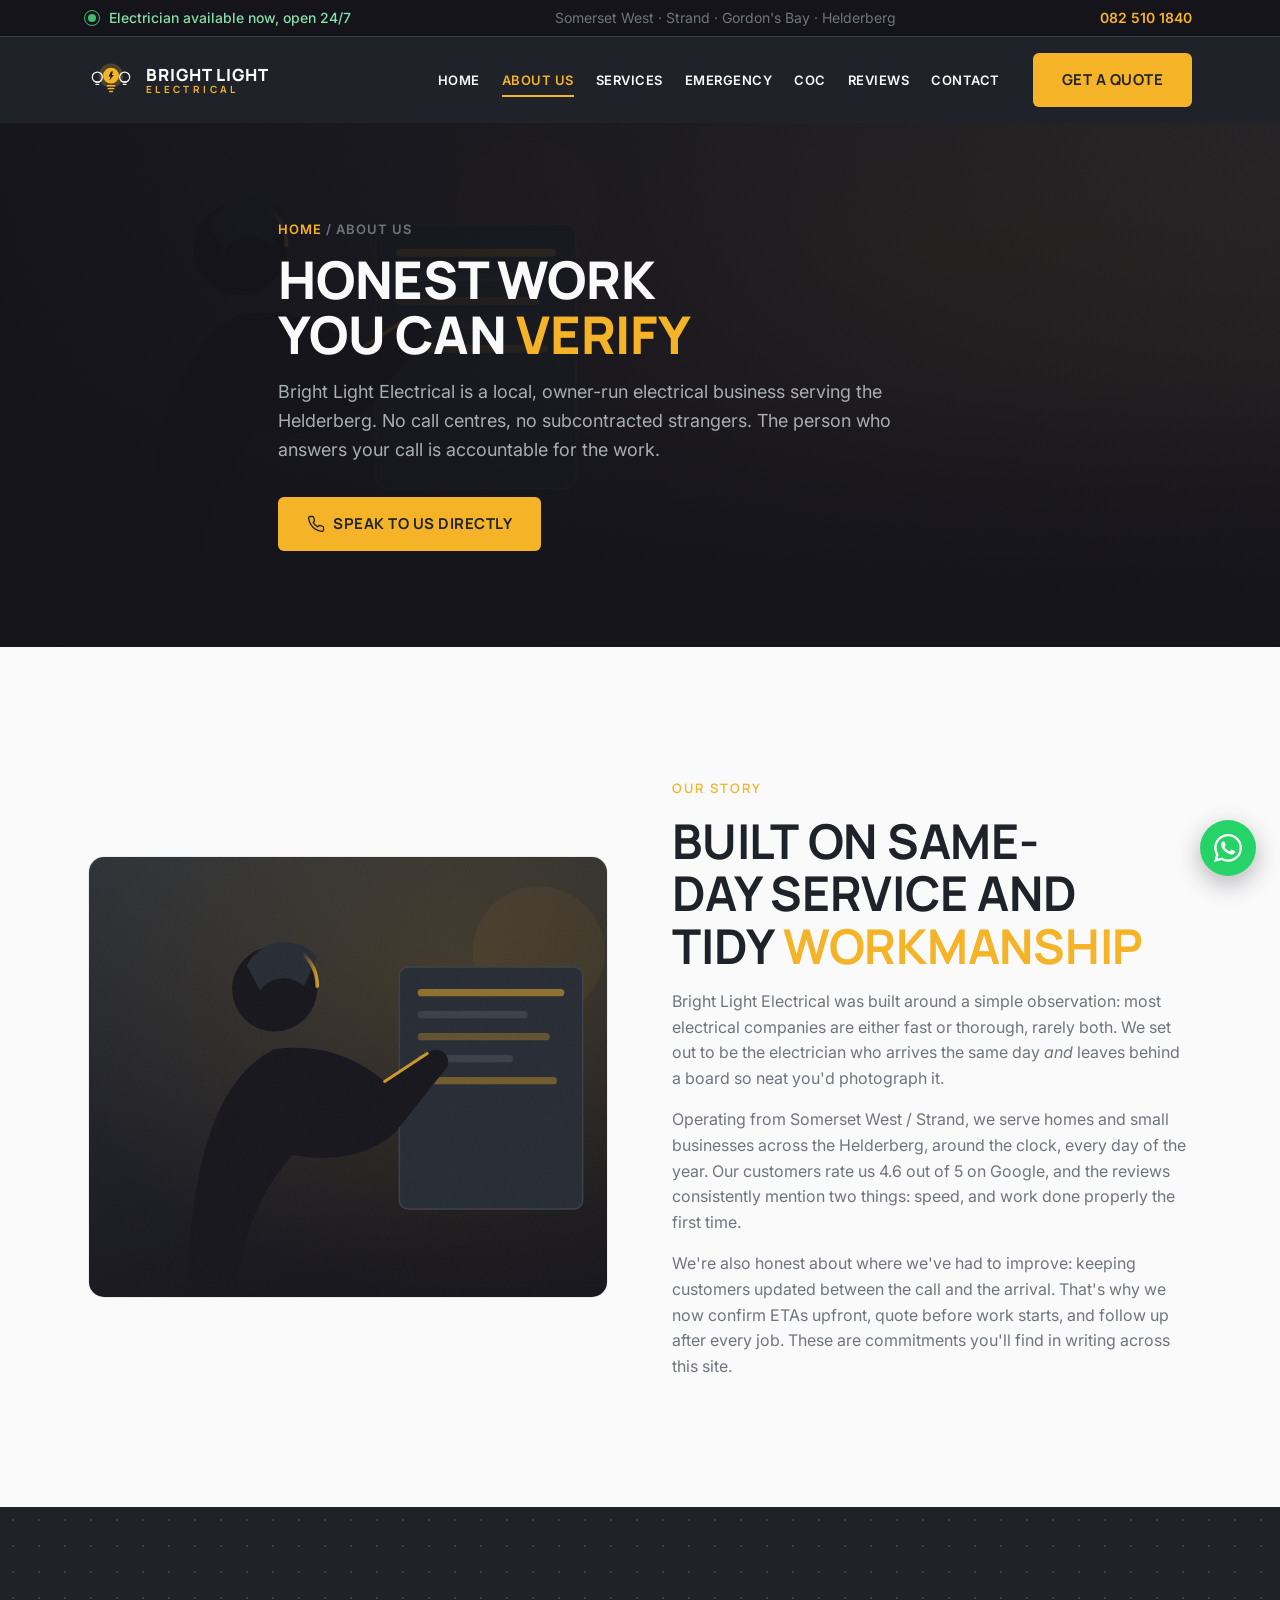
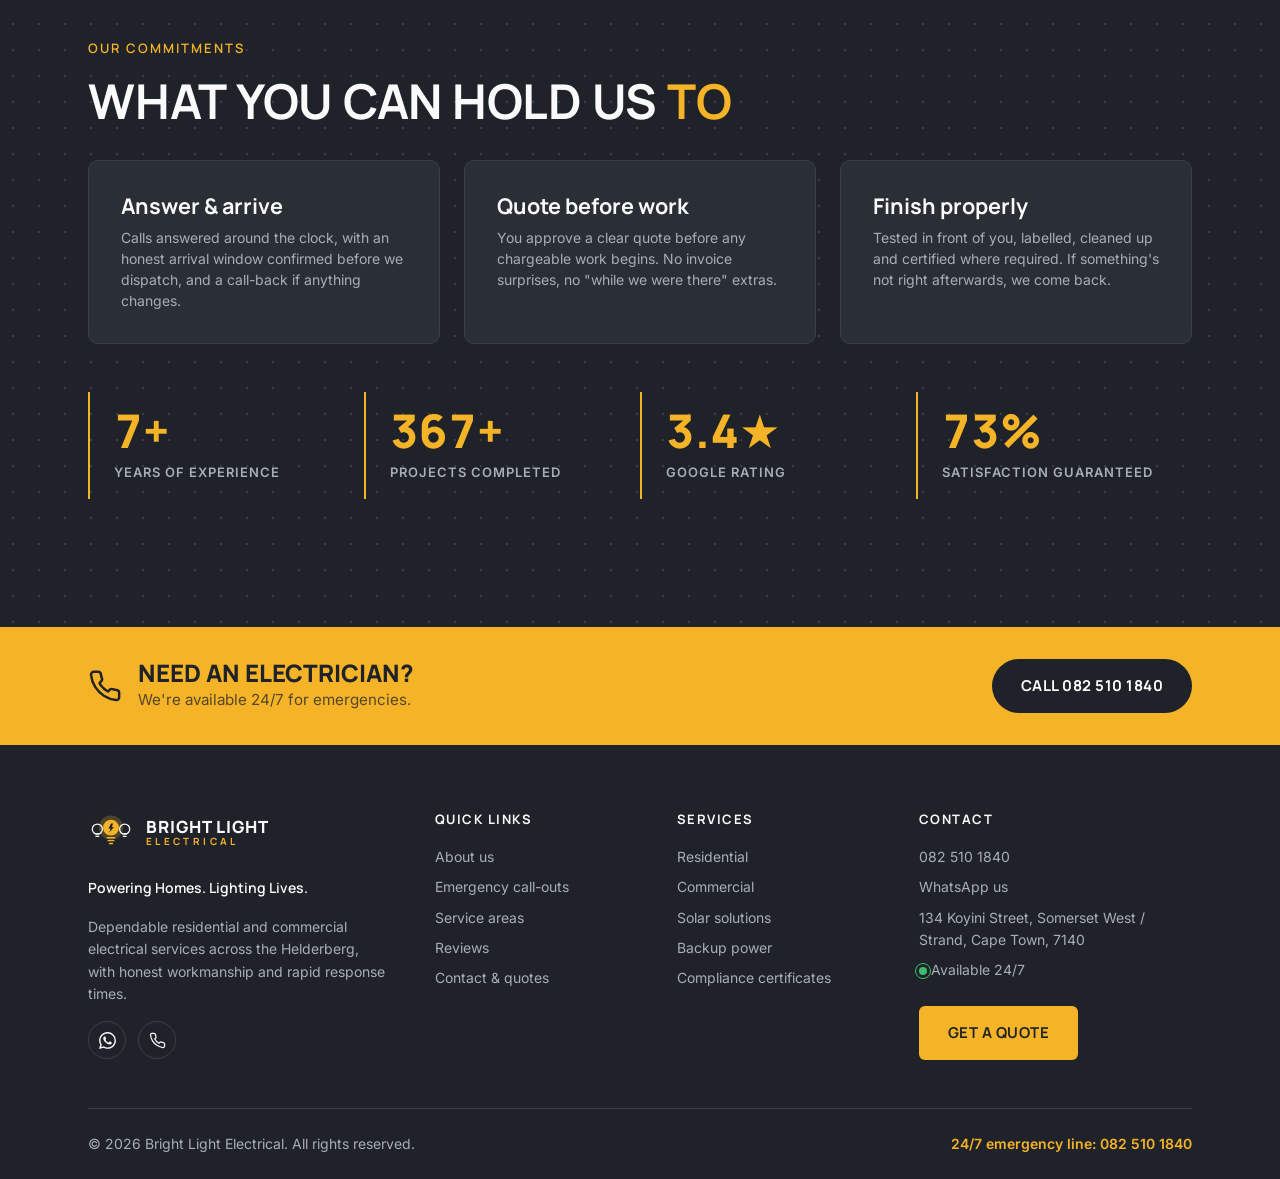
==== commit 396c56d0: "Remove phone number from header nav and right-align menu items The phone link plus seven nav items o" ====
--- a/about.html
+++ b/about.html
@@ -44,12 +44,11 @@
         <li><a href="about.html" class="is-active">About Us</a></li>
         <li><a href="services.html">Services</a></li>
         <li><a href="emergency.html">Emergency</a></li>
-        <li><a href="coc.html">COC Certificates</a></li>
+        <li><a href="coc.html">COC</a></li>
         <li><a href="reviews.html">Reviews</a></li>
         <li><a href="contact.html">Contact</a></li>
       </ul>
       <div class="nav__cta">
-        <a class="nav__phone" href="tel:+27825101840"><svg viewBox="0 0 24 24" fill="none" stroke="currentColor" stroke-width="1.75" stroke-linecap="round" stroke-linejoin="round"><path d="M22 16.92v3a2 2 0 0 1-2.18 2 19.79 19.79 0 0 1-8.63-3.07 19.5 19.5 0 0 1-6-6 19.79 19.79 0 0 1-3.07-8.67A2 2 0 0 1 4.11 2h3a2 2 0 0 1 2 1.72c.127.96.361 1.903.7 2.81a2 2 0 0 1-.45 2.11L8.09 9.91a16 16 0 0 0 6 6l1.27-1.27a2 2 0 0 1 2.11-.45c.907.339 1.85.573 2.81.7A2 2 0 0 1 22 16.92z"/></svg> 082 510 1840</a>
         <a class="btn btn--primary" href="contact.html">Get a Quote</a>
         <button class="nav__toggle" aria-label="Toggle menu" aria-expanded="false" aria-controls="nav-links">
           <span></span><span></span><span></span>
--- a/css/style.css
+++ b/css/style.css
@@ -270,7 +270,13 @@
   white-space: nowrap;
 }
 
-.nav__links { display: flex; align-items: center; gap: var(--space-2); list-style: none; }
+.nav__links {
+  display: flex;
+  align-items: center;
+  gap: var(--space-1);
+  list-style: none;
+  margin-left: auto;
+}
 .nav__links a {
   position: relative;
   display: inline-block;
@@ -278,16 +284,16 @@
   font-weight: 600;
   font-size: 0.8125rem;
   text-transform: uppercase;
-  letter-spacing: 1px;
+  letter-spacing: 0.5px;
   color: var(--text-on-dark);
-  padding: 10px 12px;
+  padding: 10px 9px;
   white-space: nowrap;
   transition: color 0.2s ease;
 }
 .nav__links a::after {
   content: "";
   position: absolute;
-  left: 12px; right: 12px; bottom: 4px;
+  left: 9px; right: 9px; bottom: 4px;
   height: 2px;
   background: var(--electrical-gold);
   transform: scaleX(0);
@@ -298,19 +304,7 @@
 .nav__links a.is-active { color: var(--electrical-gold); }
 .nav__links a.is-active::after, .nav__links a:hover::after { transform: scaleX(1); }
 
-.nav__cta { display: flex; align-items: center; gap: var(--space-4); }
-.nav__phone {
-  display: inline-flex;
-  align-items: center;
-  gap: var(--space-2);
-  color: var(--text-on-dark);
-  font-family: var(--font-display);
-  font-weight: 700;
-  font-size: 0.95rem;
-  white-space: nowrap;
-}
-.nav__phone svg { width: 17px; height: 17px; color: var(--electrical-gold); }
-.nav__phone:hover { color: var(--electrical-gold); }
+.nav__cta { display: flex; align-items: center; gap: var(--space-4); flex-shrink: 0; }
 
 .nav__toggle {
   display: none;
@@ -335,9 +329,8 @@
 .nav__toggle.is-open span:nth-child(2) { opacity: 0; }
 .nav__toggle.is-open span:nth-child(3) { transform: translateY(-7px) rotate(-45deg); }
 
-@media (max-width: 1080px) {
+@media (max-width: 1200px) {
   .nav__toggle { display: flex; }
-  .nav__phone { display: none; }
   .nav__cta .btn { display: none; }
   .nav__links {
     position: absolute;
